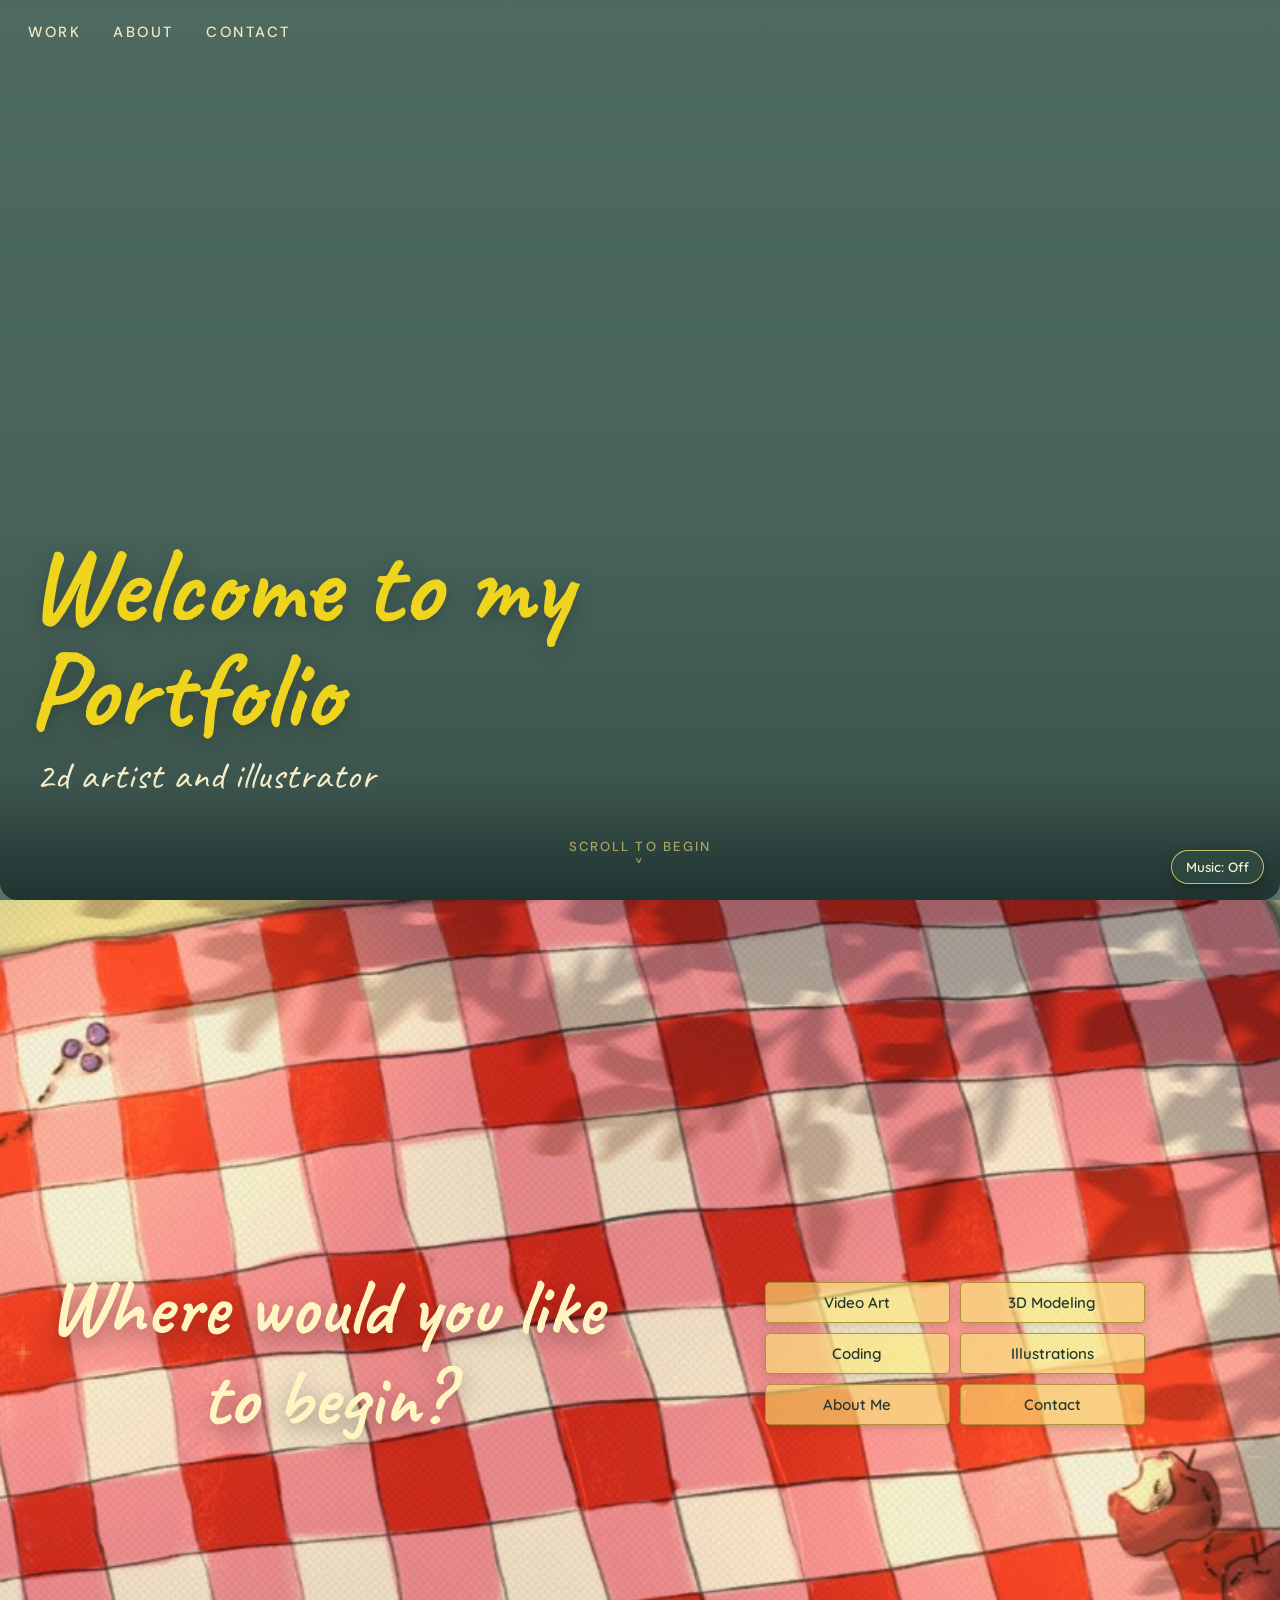
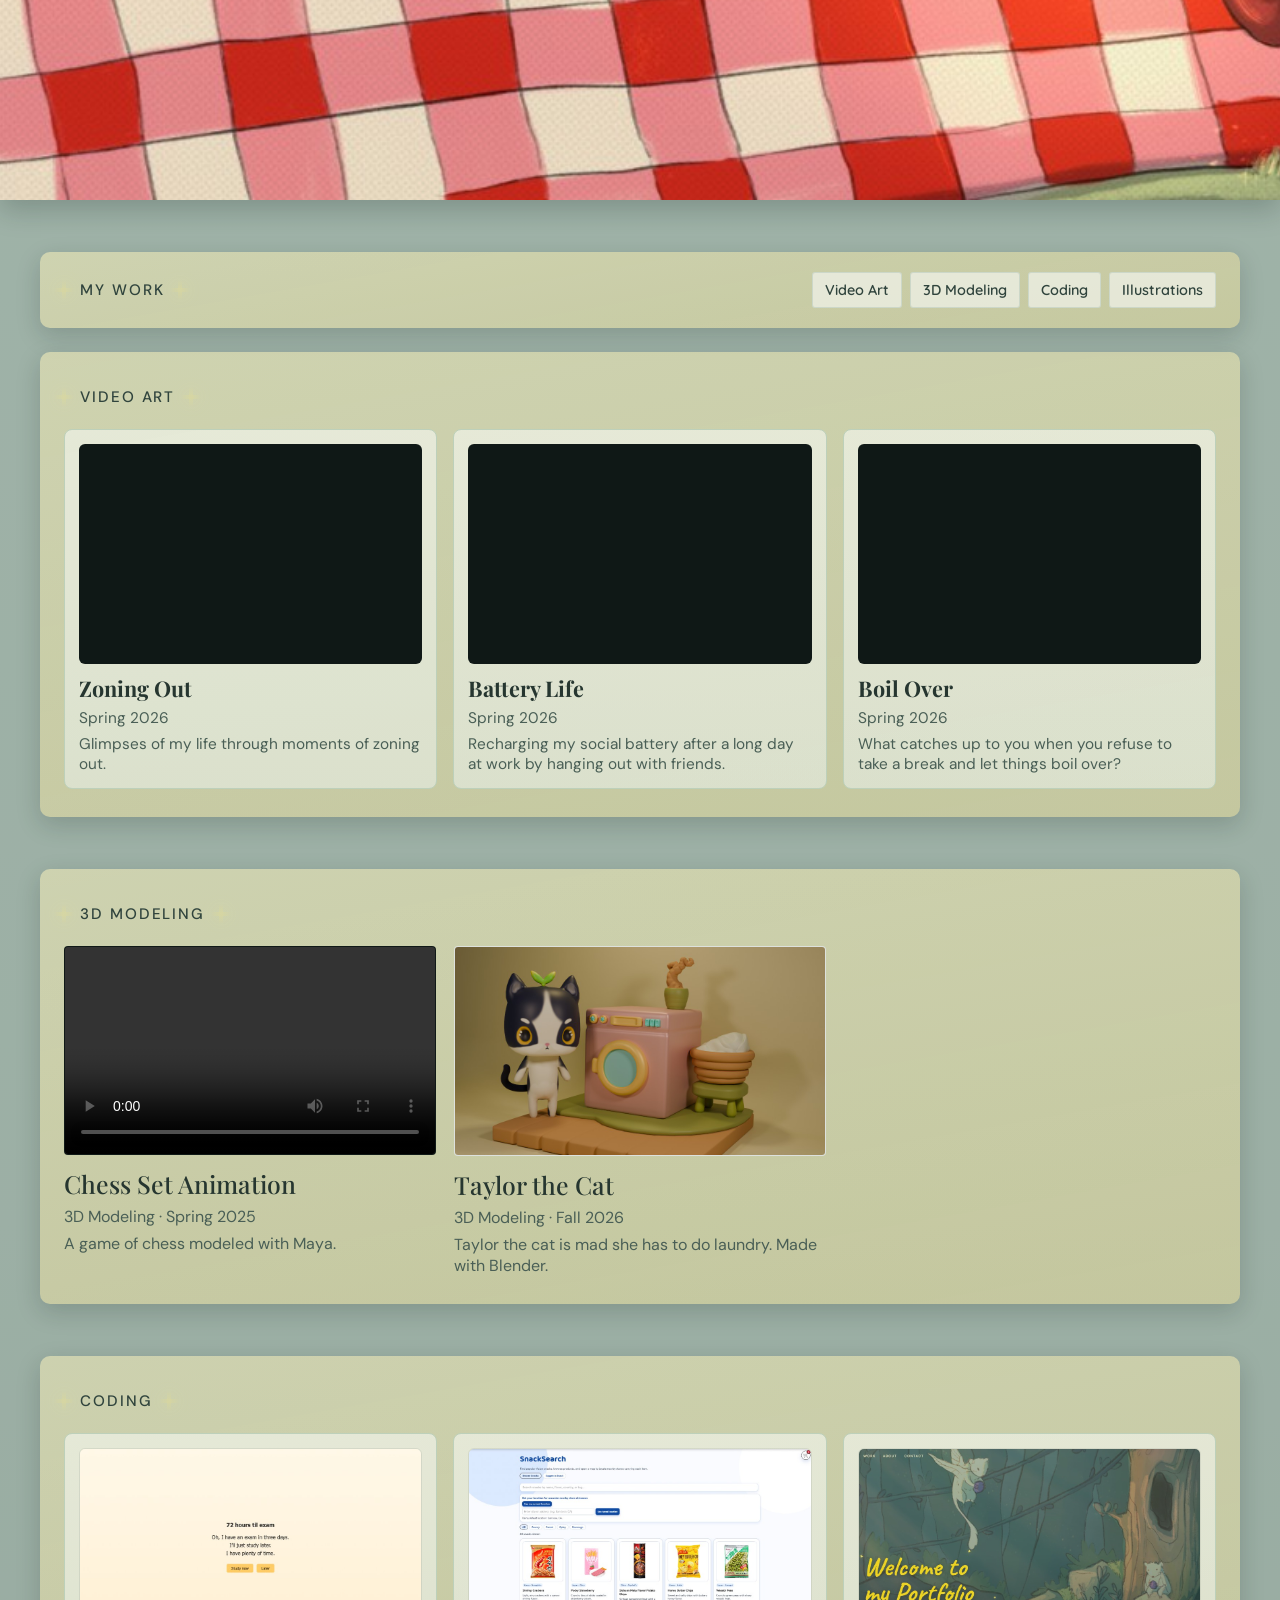
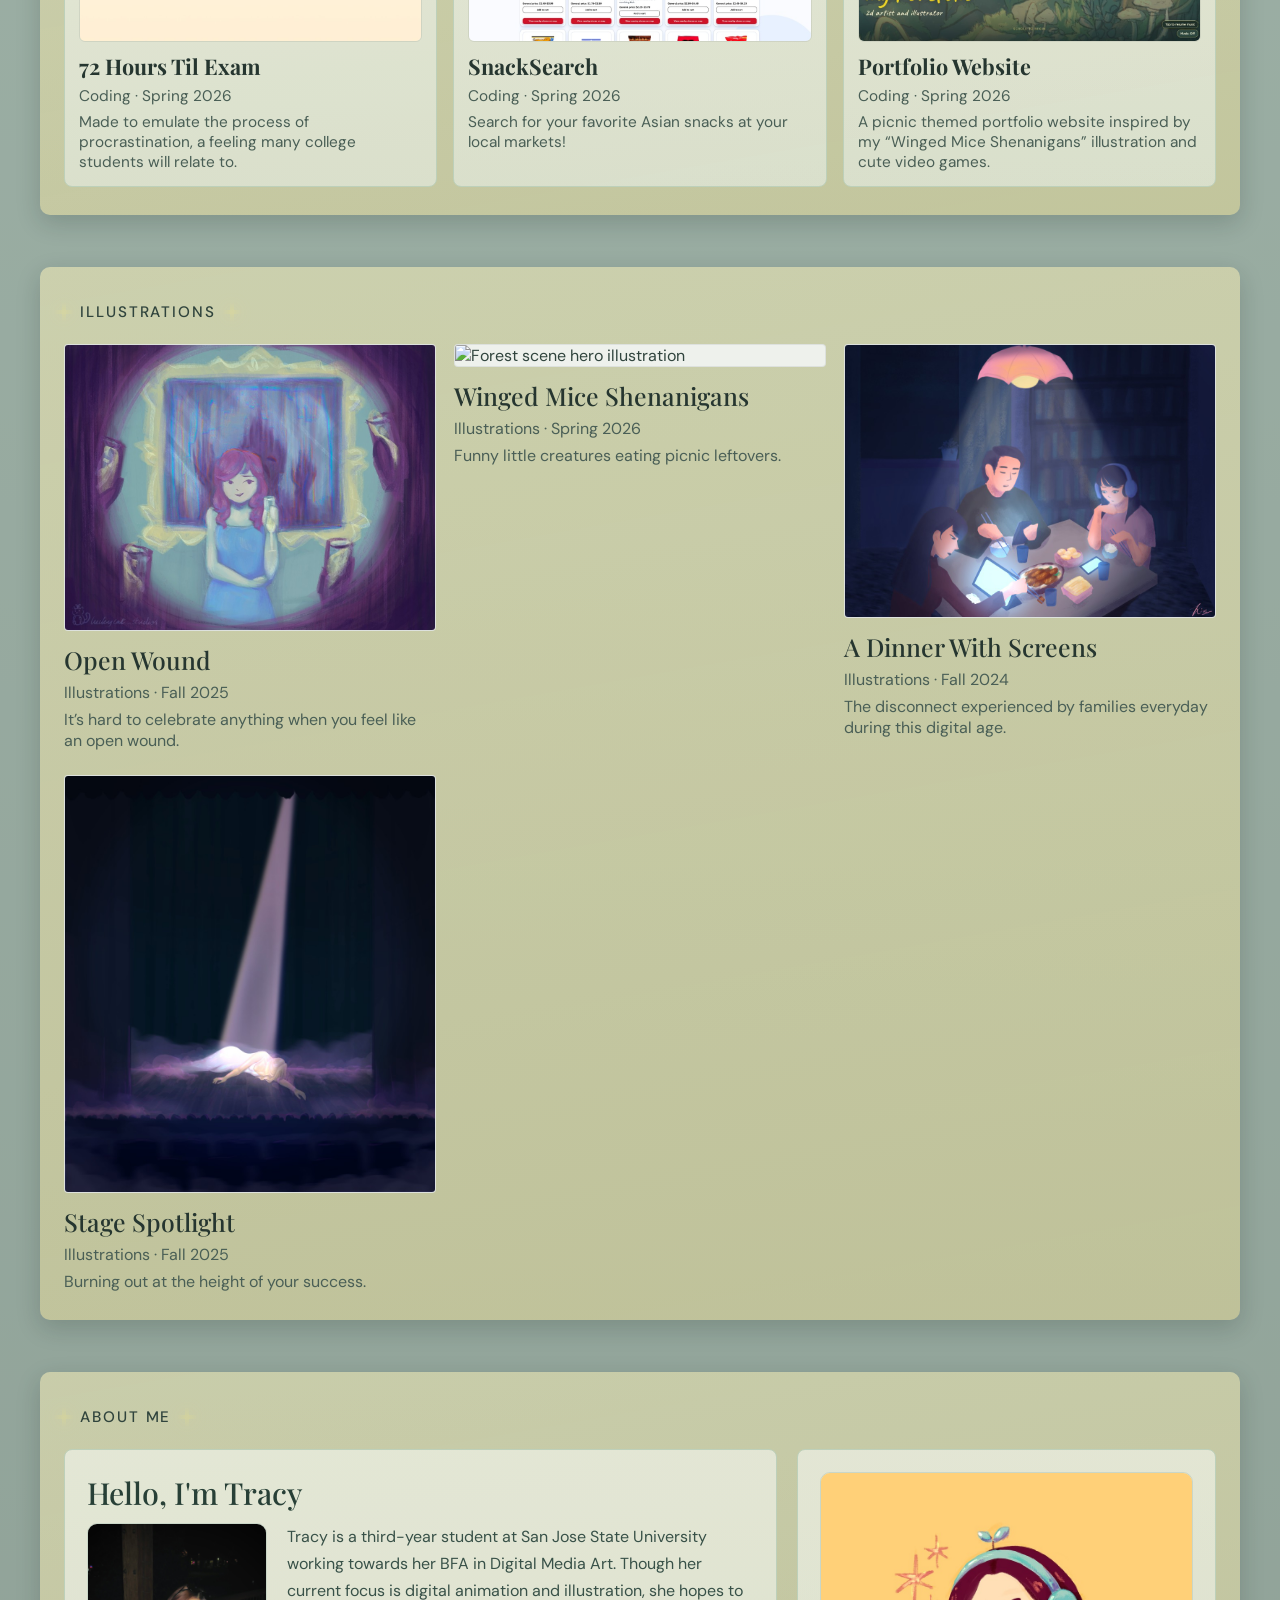
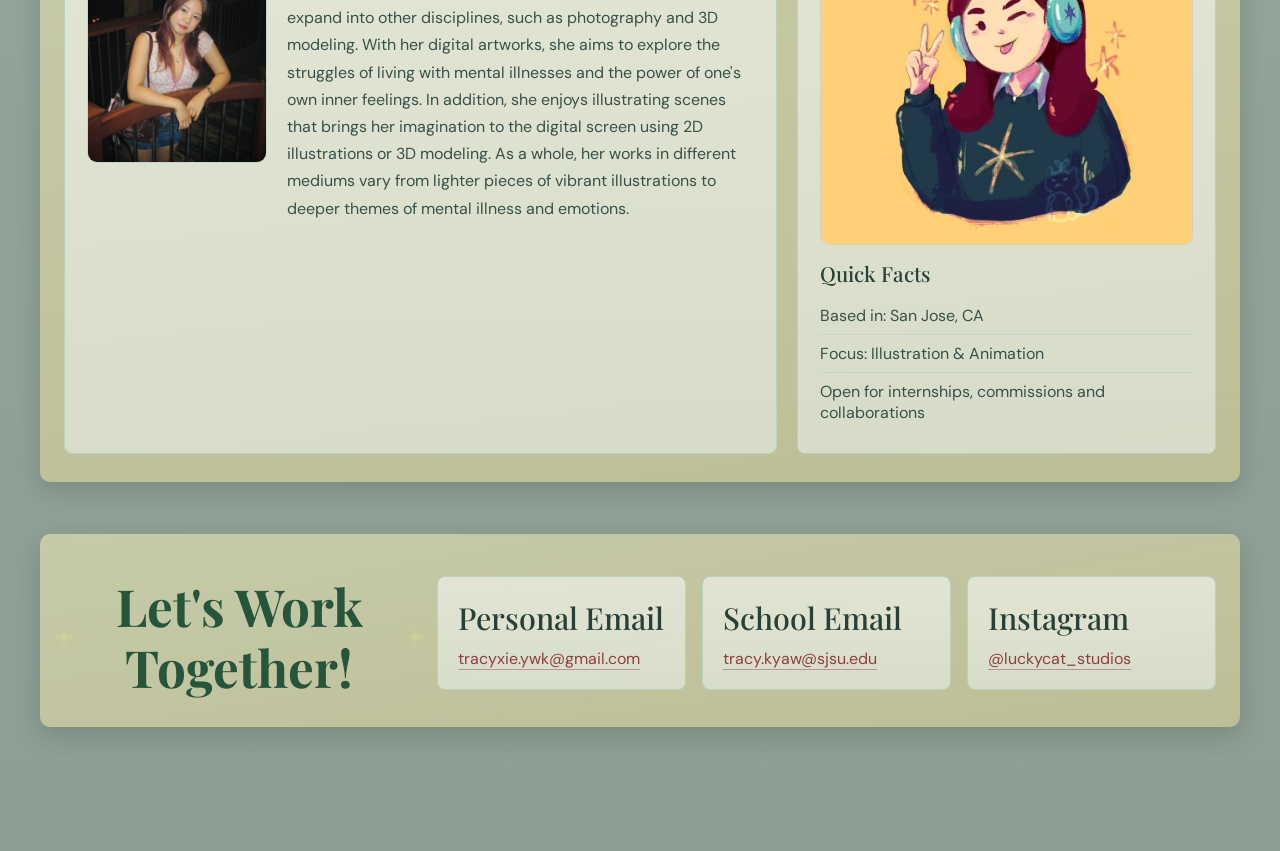
==== index.html @ f1d012cc "ad" ====
<!DOCTYPE html>
<html lang="en">
<head>
  <meta charset="UTF-8" />
  <meta name="viewport" content="width=device-width, initial-scale=1.0"/>
  <title>Tracy Kyaw | Portfolio</title>
  <script>
    (function () {
      var path = window.location.pathname;
      var lastSegment = path.split("/").pop();
      var looksLikeFile = lastSegment.indexOf(".") !== -1;
      if (!path.endsWith("/") && !looksLikeFile) {
        window.location.replace(window.location.href + "/");
      }
    })();
  </script>
  <link rel="preconnect" href="https://fonts.googleapis.com">
  <link rel="preconnect" href="https://fonts.gstatic.com" crossorigin>
  <link href="https://fonts.googleapis.com/css2?family=Caveat:wght@400;700&family=DM+Sans:wght@400;500&family=Playfair+Display:wght@500&family=Quicksand:wght@500;600&display=swap" rel="stylesheet">
  <link rel="stylesheet" href="style.css" />
</head>
<body>
  <audio id="bg-music" loop preload="auto"></audio>
  <button id="music-toggle" class="music-toggle" type="button" aria-pressed="false" aria-label="Play background music">
    Music: Off
  </button>
  <button id="music-resume" class="music-resume" type="button" hidden>
    Tap to resume music
  </button>

  <header class="hero">
    <div class="hero-bg"></div>
    <div class="hero-overlay"></div>

    <div class="hero-inner">
      <div class="top-bar">
        <nav class="main-nav">
          <a href="#work">WORK</a>
          <a href="#about">ABOUT</a>
          <a href="#contact">CONTACT</a>
        </nav>
      </div>

      <div class="hero-copy">
        <h1>
          Welcome to my Portfolio
          <span class="sparkle sparkle-1" aria-hidden="true"></span>
          <span class="sparkle sparkle-2" aria-hidden="true"></span>
          <span class="sparkle sparkle-3" aria-hidden="true"></span>
          <span class="sparkle sparkle-4" aria-hidden="true"></span>
        </h1>
        <p>2d artist and illustrator</p>
      </div>

      <a class="scroll-cue" href="#begin">SCROLL TO BEGIN<span aria-hidden="true">&#709;</span>
      </a>
    </div>
  </header>

  <main>
    <section class="begin-section" id="begin">
      <div class="begin-layout">
        <div class="begin-prompt">
          <h2>Where would you like to begin?</h2>
        </div>
        <div class="begin-links" aria-label="Quick start links">
          <a href="#video-art">Video Art</a>
          <a href="#modeling">3D Modeling</a>
          <a href="#coding">Coding</a>
          <a href="#illustrations">Illustrations</a>
          <a href="#about">About Me</a>
          <a href="#contact">Contact</a>
        </div>
      </div>
    </section>

    <section class="work-section" id="work">
      <div class="work-header">
        <h2>MY WORK</h2>
        <div class="filter-chips" aria-label="Artwork categories">
          <a class="chip" href="#video-art">Video Art</a>
          <a class="chip" href="#modeling">3D Modeling</a>
          <a class="chip" href="#coding">Coding</a>
          <a class="chip" href="#illustrations">Illustrations</a>
        </div>
      </div>
    </section>

    <section class="video-art-section" id="video-art">
      <div class="section-title-row">
        <h2>VIDEO ART</h2>
      </div>
      <div class="video-art-grid">
        <article class="video-art-card" data-category="video-art">
          <iframe
            class="video-art-embed"
            src="https://www.youtube.com/embed/bYYu-BeRbxg?feature=oembed"
            title="YouTube video player"
            loading="eager"
            allow="accelerometer; autoplay; clipboard-write; encrypted-media; gyroscope; picture-in-picture; web-share"
            referrerpolicy="strict-origin-when-cross-origin"
            allowfullscreen></iframe>
          <h3>Zoning Out</h3>
          <p>Spring 2026</p>
          <p class="card-description">Glimpses of my life through moments of zoning out.</p>
        </article>
        <article class="video-art-card" data-category="video-art">
          <iframe
            class="video-art-embed"
            src="https://www.youtube.com/embed/AVRw9KeN1x4?feature=oembed"
            title="YouTube video player"
            loading="eager"
            allow="accelerometer; autoplay; clipboard-write; encrypted-media; gyroscope; picture-in-picture; web-share"
            referrerpolicy="strict-origin-when-cross-origin"
            allowfullscreen></iframe>
          <h3>Battery Life</h3>
          <p>Spring 2026</p>
          <p class="card-description">Recharging my social battery after a long day at work by hanging out with friends.</p>
        </article>
        <article class="video-art-card" data-category="video-art">
          <iframe
            class="video-art-embed"
            src="https://www.youtube.com/embed/qDG7LO-REgk?feature=oembed"
            title="YouTube video player"
            loading="eager"
            allow="accelerometer; autoplay; clipboard-write; encrypted-media; gyroscope; picture-in-picture; web-share"
            referrerpolicy="strict-origin-when-cross-origin"
            allowfullscreen></iframe>
          <h3>Boil Over</h3>
          <p>Spring 2026</p>
          <p class="card-description">What catches up to you when you refuse to take a break and let things boil over?</p>
        </article>
      </div>
    </section>

    <section class="modeling-section" id="modeling">
      <div class="section-title-row">
        <h2>3D MODELING</h2>
      </div>
      <div class="artwork-grid">
        <article class="artwork-card" data-category="modeling">
          <video class="artwork-image modeling-video" controls preload="metadata" playsinline>
            <source src="3d-modeling/chess-set-animation.mp4" type="video/mp4">
            Your browser does not support video playback.
          </video>
          <h3>Chess Set Animation</h3>
          <p>3D Modeling · Spring 2025</p>
          <p class="card-description">A game of chess modeled with Maya.</p>
        </article>
        <article class="artwork-card" data-category="modeling">
          <img class="artwork-image" src="3d-modeling/taylor-the-cat.png" alt="3D render of Taylor the cat standing beside a pink washing machine">
          <h3>Taylor the Cat</h3>
          <p>3D Modeling · Fall 2026</p>
          <p class="card-description">Taylor the cat is mad she has to do laundry. Made with Blender.</p>
        </article>
      </div>
    </section>

    <section class="coding-section" id="coding">
      <div class="section-title-row">
        <h2>CODING</h2>
      </div>
      <div class="coding-grid">
        <article class="coding-card" data-category="coding">
          <a class="coding-link" href="https://sjsu-cadre-classes.github.io/SJSU_Art_101_S26_01/Assignments/assignment1/TracyKyaw/index.html" target="_blank" rel="noopener noreferrer">
            <img class="coding-image" src="coding/72-hours-til-exam.png" alt="Screenshot of the 72 Hours Til Exam website">
          </a>
          <h3><a class="coding-title-link" href="https://sjsu-cadre-classes.github.io/SJSU_Art_101_S26_01/Assignments/assignment1/TracyKyaw/index.html" target="_blank" rel="noopener noreferrer">72 Hours Til Exam</a></h3>
          <p>Coding · Spring 2026</p>
          <p class="card-description">Made to emulate the process of procrastination, a feeling many college students will relate to.</p>
        </article>
        <article class="coding-card" data-category="coding">
          <a class="coding-link" href="https://tracyxieywk.github.io/snacksearch/" target="_blank" rel="noopener noreferrer">
            <img class="coding-image" src="coding/snacksearch.png" alt="Screenshot of the SnackSearch website">
          </a>
          <h3><a class="coding-title-link" href="https://tracyxieywk.github.io/snacksearch/" target="_blank" rel="noopener noreferrer">SnackSearch</a></h3>
          <p>Coding · Spring 2026</p>
          <p class="card-description">Search for your favorite Asian snacks at your local markets!</p>
        </article>
        <article class="coding-card" data-category="coding">
          <a class="coding-link" href="https://tracykyaw.art/#coding" target="_blank" rel="noopener noreferrer">
            <img class="coding-image" src="coding/portfolio-website.jpg" alt="Screenshot of the Portfolio Website">
          </a>
          <h3><a class="coding-title-link" href="https://tracykyaw.art/#coding" target="_blank" rel="noopener noreferrer">Portfolio Website</a></h3>
          <p>Coding · Spring 2026</p>
          <p class="card-description">A picnic themed portfolio website inspired by my “Winged Mice Shenanigans” illustration and cute video games.</p>
        </article>
      </div>
    </section>

    <section class="illustrations-section" id="illustrations">
      <div class="section-title-row">
        <h2>ILLUSTRATIONS</h2>
      </div>
      <div class="artwork-grid">
        <article class="artwork-card" data-category="illustrations">
          <img class="artwork-image" src="illustrations/illustration-02.png" alt="Portrait illustration with blue and violet tones">
          <h3>Open Wound</h3>
          <p>Illustrations · Fall 2025</p>
          <p class="card-description">It’s hard to celebrate anything when you feel like an open wound.</p>
        </article>
        <article class="artwork-card" data-category="illustrations">
          <img class="artwork-image" src="IMG_1523.png" alt="Forest scene hero illustration">
          <h3>Winged Mice Shenanigans</h3>
          <p>Illustrations · Spring 2026</p>
          <p class="card-description">Funny little creatures eating picnic leftovers.</p>
        </article>
        <article class="artwork-card" data-category="illustrations">
          <img class="artwork-image" src="illustrations/illustration-06.png" alt="A Dinner With Screens illustration">
          <h3>A Dinner With Screens</h3>
          <p>Illustrations · Fall 2024</p>
          <p class="card-description">The disconnect experienced by families everyday during this digital age.</p>
        </article>
        <article class="artwork-card" data-category="illustrations">
          <img class="artwork-image" src="illustrations/illustration-07.png" alt="Stage spotlight illustration">
          <h3>Stage Spotlight</h3>
          <p>Illustrations · Fall 2025</p>
          <p class="card-description">Burning out at the height of your success.</p>
        </article>
      </div>
    </section>

    <section class="about-section" id="about">
      <div class="section-title-row">
        <h2>ABOUT ME</h2>
      </div>
      <div class="about-layout">
        <div class="about-text">
          <h3>Hello, I'm Tracy</h3>
          <div class="about-text-body">
            <img class="about-photo" src="about/tracy-photo.jpg" alt="Photo of Tracy Kyaw">
            <p>
              Tracy is a third-year student at San Jose State University working towards her BFA
              in Digital Media Art. Though her current focus is digital animation and
              illustration, she hopes to expand into other disciplines, such as photography and 3D
              modeling. With her digital artworks, she aims to explore the struggles of living
              with mental illnesses and the power of one's own inner feelings. In addition, she
              enjoys illustrating scenes that brings her imagination to the digital screen using
              2D illustrations or 3D modeling. As a whole, her works in different mediums vary
              from lighter pieces of vibrant illustrations to deeper themes of mental illness and
              emotions.
            </p>
          </div>
        </div>
        <div class="about-highlight">
          <img class="about-profile-image" src="illustrations/profile.png" alt="Portrait of Tracy Kyaw">
          <h4>Quick Facts</h4>
          <ul>
            <li>Based in: San Jose, CA</li>
            <li>Focus: Illustration & Animation</li>
            <li>Open for internships, commissions and collaborations</li>
          </ul>
        </div>
      </div>
    </section>

    <section class="contact-section" id="contact">
      <div class="contact-layout">
        <div class="contact-intro">
          <h3>Let's Work Together!</h3>
        </div>
        <div class="contact-grid">
          <article class="contact-card">
            <h3>Personal Email</h3>
            <p>
              <a href="mailto:tracyxie.ywk@gmail.com">tracyxie.ywk@gmail.com</a>
            </p>
          </article>
          <article class="contact-card">
            <h3>School Email</h3>
            <p>
              <a href="mailto:tracy.kyaw@sjsu.edu">tracy.kyaw@sjsu.edu</a>
            </p>
          </article>
          <article class="contact-card">
            <h3>Instagram</h3>
            <p>
              <a href="https://instagram.com/luckycat_studios" target="_blank" rel="noopener noreferrer">
                @luckycat_studios
              </a>
            </p>
          </article>
        </div>
      </div>
    </section>

  </main>

  <script>
    (function () {
      var hero = document.querySelector(".hero");
      if (!hero) return;

      var targetProgress = 0;
      var currentProgress = 0;
      var isAnimating = false;

      function updateTargetProgress() {
        var fadeDistance = Math.max(window.innerHeight * 0.7, 1);
        targetProgress = Math.min(window.scrollY / fadeDistance, 1);
      }

      function render() {
        currentProgress += (targetProgress - currentProgress) * 0.12;
        if (Math.abs(targetProgress - currentProgress) < 0.001) {
          currentProgress = targetProgress;
        }

        var eased = 1 - Math.pow(1 - currentProgress, 2);
        var opacity = 0.68 + eased * 0.32;
        var yShift = eased * 18;

        hero.style.setProperty("--hero-image-opacity", opacity.toFixed(3));
        hero.style.setProperty("--hero-image-shift", yShift.toFixed(2) + "px");

        if (currentProgress !== targetProgress) {
          window.requestAnimationFrame(render);
        } else {
          isAnimating = false;
        }
      }

      function requestRender() {
        if (isAnimating) return;
        isAnimating = true;
        window.requestAnimationFrame(render);
      }

      function onViewportChange() {
        updateTargetProgress();
        requestRender();
      }

      onViewportChange();
      window.addEventListener("scroll", onViewportChange, { passive: true });
      window.addEventListener("resize", onViewportChange);
    })();

    (function () {
      var chips = document.querySelectorAll(".filter-chips .chip");
      if (!chips.length || !("IntersectionObserver" in window)) return;

      var targets = [];
      chips.forEach(function (chip) {
        var section = document.getElementById((chip.getAttribute("href") || "").slice(1));
        if (section) targets.push({ chip: chip, section: section, visible: false });
      });

      var observer = new IntersectionObserver(function (entries) {
        entries.forEach(function (entry) {
          targets.forEach(function (t) {
            if (t.section === entry.target) t.visible = entry.isIntersecting;
          });
        });
        var active = null;
        targets.forEach(function (t) {
          if (!active && t.visible) active = t;
        });
        targets.forEach(function (t) {
          t.chip.classList.toggle("is-active", t === active);
        });
      }, { rootMargin: "-35% 0px -60% 0px" });

      targets.forEach(function (t) {
        observer.observe(t.section);
      });
    })();

    (function () {
      var audio = document.getElementById("bg-music");
      var toggle = document.getElementById("music-toggle");
      var resumeButton = document.getElementById("music-resume");
      var hero = document.querySelector(".hero");
      if (!audio || !toggle || !resumeButton) return;

      var landingTrack = "landing-music.mp3";
      var siteTrack = "background-music.mp3";
      var storageKey = "portfolioMusicEnabled";
      var userEnabledAudio = false;
      var userPausedAudio = true;
      var currentTrack = "";
      var resumeEventsBound = false;

      function readMusicPreference() {
        try {
          return window.localStorage.getItem(storageKey) === "true";
        } catch (e) {
          return false;
        }
      }

      function writeMusicPreference(isEnabled) {
        try {
          window.localStorage.setItem(storageKey, isEnabled ? "true" : "false");
        } catch (e) {
          // Ignore storage access issues
        }
      }

      function setToggleState(isPlaying) {
        toggle.textContent = isPlaying ? "Music: On" : "Music: Off";
        toggle.setAttribute("aria-pressed", isPlaying ? "true" : "false");
        toggle.setAttribute("aria-label", isPlaying ? "Pause background music" : "Play background music");
      }

      function showResumeButton() {
        resumeButton.hidden = false;
      }

      function hideResumeButton() {
        resumeButton.hidden = true;
      }

      function getTargetTrack() {
        if (!hero) return siteTrack;
        var heroHeight = hero.getBoundingClientRect().height || window.innerHeight;
        return window.scrollY < heroHeight - 24 ? landingTrack : siteTrack;
      }

      function setTrack(trackPath) {
        if (currentTrack === trackPath) return;
        currentTrack = trackPath;
        audio.src = trackPath;
        audio.load();
      }

      function tryPlay() {
        audio.play().then(function () {
          setToggleState(true);
          hideResumeButton();
          if (resumeEventsBound) {
            window.removeEventListener("pointerdown", startOnce);
            window.removeEventListener("keydown", startOnce);
            window.removeEventListener("touchstart", startOnce);
            window.removeEventListener("wheel", startOnce);
            resumeEventsBound = false;
          }
        }).catch(function () {
          setToggleState(false);
          if (userEnabledAudio && userPausedAudio === false) {
            showResumeButton();
          }
        });
      }

      function startOnce() {
        if (!audio.paused) return;
        userEnabledAudio = true;
        userPausedAudio = false;
        writeMusicPreference(true);
        setTrack(getTargetTrack());
        tryPlay();
      }

      function syncTrackToScroll() {
        if (!userEnabledAudio || userPausedAudio) return;
        var nextTrack = getTargetTrack();
        if (nextTrack !== currentTrack) {
          setTrack(nextTrack);
          tryPlay();
        }
      }

      function bindResumeEvents() {
        if (resumeEventsBound) return;
        window.addEventListener("pointerdown", startOnce, { passive: true });
        window.addEventListener("keydown", startOnce);
        window.addEventListener("touchstart", startOnce, { passive: true });
        window.addEventListener("wheel", startOnce, { passive: true });
        resumeEventsBound = true;
      }

      bindResumeEvents();
      window.addEventListener("scroll", syncTrackToScroll, { passive: true });
      window.addEventListener("resize", syncTrackToScroll);
      document.addEventListener("visibilitychange", function () {
        if (document.visibilityState === "visible" && userEnabledAudio && userPausedAudio === false) {
          setTrack(getTargetTrack());
          tryPlay();
          bindResumeEvents();
        }
      });

      toggle.addEventListener("click", function () {
        if (audio.paused) {
          userEnabledAudio = true;
          userPausedAudio = false;
          writeMusicPreference(true);
          setTrack(getTargetTrack());
          tryPlay();
        } else {
          userPausedAudio = true;
          writeMusicPreference(false);
          audio.pause();
          setToggleState(false);
          hideResumeButton();
        }
      });

      resumeButton.addEventListener("click", function () {
        userEnabledAudio = true;
        userPausedAudio = false;
        writeMusicPreference(true);
        setTrack(getTargetTrack());
        tryPlay();
      });

      setToggleState(false);
      if (readMusicPreference()) {
        userEnabledAudio = true;
        userPausedAudio = false;
        setTrack(getTargetTrack());
        tryPlay();
        bindResumeEvents();
      }
    })();
  </script>
  <script src="artwork-lightbox.js"></script>

</body>
</html>
---- style.css ----
* {
  box-sizing: border-box;
  margin: 0;
  padding: 0;
}

img {
  max-width: 100%;
}

:root {
  --forest-deep: #2f4b43;
  --forest-mid: #4c6b62;
  --forest-soft: #7d988d;
  --moss-100: #e7eee6;
  --moss-200: #d5e1d2;
  --moss-300: #bdd0ba;
  --olive-text: #30443d;
  --gold-main: #efd41d;
  --gold-soft: #f6e889;
  --gold-cream: #f8f2d3;
  --berry-accent: #a54a4a;
  --berry-soft: #d07367;
}

html,
body {
  min-height: 100%;
}

html {
  scroll-behavior: smooth;
}

main > section[id] {
  scroll-margin-top: 20px;
}

body {
  font-family: "DM Sans", Arial, sans-serif;
  color: var(--gold-cream);
  background: linear-gradient(180deg, #5b7a70 0%, var(--forest-mid) 50%, var(--forest-deep) 100%);
}

.music-toggle {
  position: fixed;
  right: 16px;
  bottom: 16px;
  z-index: 10020;
  border: 1px solid rgba(248, 231, 120, 0.75);
  background: rgba(47, 75, 67, 0.84);
  color: #f8f2d3;
  border-radius: 999px;
  padding: 8px 14px;
  font-family: "Quicksand", "DM Sans", Arial, sans-serif;
  font-size: 0.84rem;
  font-weight: 600;
  cursor: pointer;
  box-shadow: 0 4px 14px rgba(0, 0, 0, 0.24);
}

.music-toggle[aria-pressed="true"] {
  background: rgba(78, 123, 95, 0.9);
}

.music-resume {
  position: fixed;
  right: 16px;
  bottom: 56px;
  z-index: 10021;
  border: 1px solid rgba(248, 231, 120, 0.75);
  background: rgba(30, 47, 41, 0.93);
  color: #f8f2d3;
  border-radius: 999px;
  padding: 8px 14px;
  font-family: "Quicksand", "DM Sans", Arial, sans-serif;
  font-size: 0.82rem;
  font-weight: 600;
  cursor: pointer;
  box-shadow: 0 4px 14px rgba(0, 0, 0, 0.24);
}

.hero {
  --hero-image-opacity: 0.75;
  --hero-image-shift: 0px;
  position: relative;
  min-height: 100vh;
  border-radius: 0 0 18px 18px;
  overflow: hidden;
}

.hero::after {
  content: "";
  position: absolute;
  left: 0;
  right: 0;
  bottom: 0;
  height: 120px;
  z-index: 2;
  background: linear-gradient(
    to bottom,
    rgba(18, 35, 34, 0) 0%,
    rgba(18, 35, 34, 0.28) 45%,
    rgba(18, 35, 34, 0.6) 100%
  );
  pointer-events: none;
}

.hero-bg {
  position: absolute;
  inset: 0;
  background-image: url("IMG_1523.png");
  background-size: cover;
  background-position: center center;
  opacity: var(--hero-image-opacity);
  transform: translate3d(0, var(--hero-image-shift), 0) scale(1.03);
  will-change: opacity, transform;
}

.hero-overlay {
  position: absolute;
  inset: 0;
  background: linear-gradient(
    180deg,
    rgba(25, 42, 37, 0.2) 0%,
    rgba(30, 50, 45, 0.28) 55%,
    rgba(21, 35, 32, 0.46) 100%
  );
}

.hero-inner {
  position: relative;
  z-index: 1;
  min-height: 100vh;
  padding: 22px 28px 36px;
  display: flex;
  flex-direction: column;
}

.top-bar {
  display: flex;
  justify-content: space-between;
  align-items: center;
}

.site-name {
  font-family: "Playfair Display", serif;
  font-size: clamp(1.55rem, 2vw, 2rem);
  color: var(--gold-cream);
}

.main-nav {
  display: flex;
  align-items: center;
  gap: 32px;
}

.main-nav a {
  font-family: "DM Sans", Arial, sans-serif;
  color: #f5ebbe;
  text-decoration: none;
  font-size: 0.92rem;
  font-weight: 500;
  letter-spacing: 0.16rem;
  transition: color 0.2s ease;
}

.main-nav a:hover {
  color: var(--gold-main);
}

.hero-copy {
  margin-top: auto;
  margin-bottom: 64px;
  max-width: 560px;
}

.hero-copy h1 {
  position: relative;
  display: inline-block;
  font-family: "Caveat", cursive;
  font-weight: 700;
  font-size: clamp(3.2rem, 8.5vw, 7.4rem);
  line-height: 0.96;
  color: var(--gold-main);
  text-shadow: 0 4px 20px rgba(0, 0, 0, 0.24);
  max-width: 14ch;
}

.sparkle {
  --size: 16px;
  position: absolute;
  width: var(--size);
  height: var(--size);
  border-radius: 50%;
  opacity: 0;
  animation: sparkleTwinkle 2.6s ease-in-out infinite;
}

.sparkle::before,
.sparkle::after {
  content: "";
  position: absolute;
  background: radial-gradient(circle, #fff8bd 0%, var(--gold-main) 68%, rgba(239, 212, 29, 0) 100%);
  left: 50%;
  top: 50%;
  transform: translate(-50%, -50%);
  border-radius: 99px;
}

.sparkle::before {
  width: 3px;
  height: 100%;
}

.sparkle::after {
  width: 100%;
  height: 3px;
}

.sparkle-1 {
  --size: 15px;
  top: 3%;
  left: -16px;
}

.sparkle-2 {
  --size: 13px;
  top: -14px;
  right: 16%;
  animation-delay: 0.5s;
}

.sparkle-3 {
  --size: 12px;
  right: -22px;
  bottom: 12%;
  animation-delay: 1.1s;
}

.sparkle-4 {
  --size: 10px;
  left: 38%;
  bottom: -14px;
  animation-delay: 1.7s;
}

@keyframes sparkleTwinkle {
  0% {
    transform: translateY(0) scale(0.7) rotate(0deg);
    opacity: 0;
    filter: drop-shadow(0 0 0 rgba(246, 232, 137, 0));
  }
  25% {
    opacity: 1;
  }
  50% {
    transform: translateY(-3px) scale(1.05) rotate(16deg);
    opacity: 1;
    filter: drop-shadow(0 0 8px rgba(246, 232, 137, 0.72));
  }
  100% {
    transform: translateY(0) scale(0.72) rotate(0deg);
    opacity: 0;
    filter: drop-shadow(0 0 0 rgba(246, 232, 137, 0));
  }
}

.hero-copy p {
  margin-top: 8px;
  margin-left: 8px;
  font-family: "Caveat", cursive;
  font-size: clamp(1.5rem, 3.2vw, 2.4rem);
  color: #f7efc8;
  letter-spacing: 0.06rem;
}

.scroll-cue {
  position: absolute;
  left: 50%;
  bottom: 24px;
  transform: translateX(-50%);
  color: var(--gold-soft);
  text-decoration: none;
  font-size: 0.82rem;
  font-weight: 500;
  letter-spacing: 0.13rem;
  display: flex;
  flex-direction: column;
  align-items: center;
  gap: 2px;
  text-align: center;
  max-width: 220px;
}

.scroll-cue span {
  font-size: 1.2rem;
  line-height: 1;
}

main {
  position: relative;
  padding: 56px 24px 72px;
  background-image: url("IMG_1561.png");
  background-size: cover;
  background-position: center top;
  background-repeat: no-repeat;
  background-attachment: fixed;
}

main::before {
  content: "";
  position: absolute;
  inset: 0;
  background: rgba(236, 244, 231, 0.5);
  pointer-events: none;
}

main > * {
  position: relative;
  z-index: 1;
}

.begin-section {
  max-width: none;
  width: auto;
  margin: -56px -24px 52px;
  border-radius: 0;
  padding: 34px 24px 28px;
  min-height: 100vh;
  display: flex;
  align-items: center;
  color: #eef4e9;
  background-image: url("IMG_1561.png");
  background-size: cover;
  background-position: center;
  background-repeat: no-repeat;
  box-shadow: 0 10px 26px rgba(15, 33, 29, 0.22);
}

.begin-layout {
  width: 100%;
  display: grid;
  grid-template-columns: minmax(260px, 1fr) minmax(280px, 1fr);
  gap: 26px;
  align-items: center;
  justify-items: center;
}

.begin-prompt {
  text-align: center;
}

.begin-prompt h2 {
  position: relative;
  display: inline-block;
  padding: 0 20px;
  font-family: "Caveat", cursive;
  font-weight: 700;
  font-size: clamp(2.8rem, 6.2vw, 5.1rem);
  line-height: 1.15;
  color: #fff5c2;
  text-shadow: 0 8px 22px rgba(0, 0, 0, 0.35);
}

.begin-prompt h2::before,
.begin-prompt h2::after {
  content: "";
  position: absolute;
  top: 50%;
  transform: translateY(-50%);
  width: 22px;
  height: 22px;
  background:
    linear-gradient(to bottom, transparent 0%, rgba(248, 231, 120, 1) 50%, transparent 100%) center/4px 100% no-repeat,
    linear-gradient(to right, transparent 0%, rgba(248, 231, 120, 1) 50%, transparent 100%) center/100% 4px no-repeat;
  filter: drop-shadow(0 0 10px rgba(248, 231, 120, 0.95));
  opacity: 0.3;
  animation: sparkleTwinkle 2.1s ease-in-out infinite;
}

.begin-prompt h2::before {
  left: -12px;
}

.begin-prompt h2::after {
  right: -12px;
  animation-delay: 1.1s;
}

.begin-links {
  justify-self: center;
  width: min(100%, 380px);
  display: grid;
  grid-template-columns: repeat(2, minmax(0, 1fr));
  gap: 10px;
}

.begin-links a {
  text-decoration: none;
  text-align: center;
  background: rgba(248, 231, 120, 0.62);
  color: #253a34;
  border: 1px solid rgba(160, 134, 42, 0.82);
  border-radius: 5px;
  padding: 10px 12px;
  font-size: 0.94rem;
  font-family: "Quicksand", "DM Sans", Arial, sans-serif;
  font-weight: 600;
  box-shadow: 0 2px 8px rgba(52, 64, 45, 0.22);
  transition: transform 0.2s ease, background 0.2s ease, color 0.2s ease, border-color 0.2s ease;
}

.begin-links a:hover {
  transform: translateY(-1px);
  background: rgba(70, 112, 91, 0.94);
  color: #f8f2d3;
  border-color: rgba(56, 92, 74, 0.95);
}

.begin-links a:last-child:nth-child(odd) {
  grid-column: 1 / -1;
}

.work-section {
  max-width: 1200px;
  margin: 0 auto 24px;
  background: linear-gradient(170deg, rgba(255, 244, 186, 0.5) 0%, rgba(247, 229, 150, 0.44) 100%);
  border-radius: 10px;
  padding: 20px 24px;
  color: var(--olive-text);
  box-shadow: 0 8px 24px rgba(15, 33, 29, 0.18);
}

.work-header {
  display: flex;
  justify-content: space-between;
  align-items: center;
  gap: 20px;
}

.work-header h2 {
  font-family: "DM Sans", Arial, sans-serif;
  font-size: 0.95rem;
  letter-spacing: 0.12rem;
  font-weight: 500;
}

.filter-chips {
  display: flex;
  flex-wrap: wrap;
  justify-content: flex-end;
  gap: 8px;
}

.chip {
  display: inline-block;
  background: rgba(243, 245, 239, 0.68);
  color: var(--olive-text);
  border: 1px solid rgba(197, 209, 195, 0.76);
  border-radius: 3px;
  padding: 8px 12px;
  font-size: 0.9rem;
  font-family: "Quicksand", "DM Sans", Arial, sans-serif;
  text-decoration: none;
  font-weight: 600;
  transition: background 0.2s ease, color 0.2s ease, border-color 0.2s ease;
}

.chip:hover {
  background: rgba(70, 112, 91, 0.94);
  color: #f8f2d3;
  border-color: rgba(56, 92, 74, 0.95);
}

.chip.is-active {
  background: #365c4a;
  color: #f8f2d3;
  border-color: #365c4a;
}

.artwork-grid {
  display: grid;
  grid-template-columns: repeat(3, minmax(0, 1fr));
  gap: 24px 18px;
}

.artwork-card h3 {
  margin-top: 12px;
  font-family: "Playfair Display", serif;
  font-size: 1.55rem;
  font-weight: 500;
  color: #263630;
}

.artwork-card p {
  margin-top: 6px;
  color: #4a5f56;
  font-size: 1rem;
}

.artwork-image {
  width: 100%;
  border-radius: 4px;
  border: 1px solid rgba(34, 42, 40, 0.08);
}

/* Gradient placeholders keep a consistent tile shape */
.artwork-image:not(img) {
  aspect-ratio: 4 / 5.4;
}

/* Real artwork: show full image, natural aspect ratio (no cropping) */
img.artwork-image {
  display: block;
  height: auto;
  max-width: 100%;
  object-fit: contain;
  object-position: center;
  background: #eef1ec;
}

.modeling-video {
  display: block;
  width: 100%;
  height: auto;
  background: #0f1816;
}

/* Must outrank .artwork-image:not(img) */
.artwork-image.modeling-video {
  aspect-ratio: 16 / 9;
  object-fit: cover;
}

.video-art-video {
  display: block;
  width: 100%;
  height: auto;
  border-radius: 6px;
  border: 1px solid rgba(34, 42, 40, 0.08);
  background: #0f1816;
}

.video-art-embed {
  display: block;
  width: 100%;
  aspect-ratio: 16 / 9;
  min-height: 220px;
  border-radius: 6px;
  border: 1px solid rgba(34, 42, 40, 0.08);
  background: #0f1816;
  pointer-events: auto;
}

.artwork-link {
  display: block;
}

.artwork-lightbox {
  position: fixed;
  inset: 0;
  z-index: 9999;
  display: flex;
  align-items: center;
  justify-content: center;
  padding: 56px 20px 28px;
  background: rgba(12, 18, 16, 0.94);
  opacity: 0;
  visibility: hidden;
  transition: opacity 0.22s ease, visibility 0.22s ease;
}

.artwork-lightbox.is-open {
  opacity: 1;
  visibility: visible;
}

.artwork-lightbox-img {
  max-width: min(100%, 100vw - 40px);
  max-height: calc(100vh - 100px);
  width: auto;
  height: auto;
  object-fit: contain;
  border-radius: 6px;
  box-shadow: 0 12px 48px rgba(0, 0, 0, 0.45);
}

.artwork-lightbox-close {
  position: absolute;
  top: 14px;
  right: 18px;
  width: 44px;
  height: 44px;
  border: none;
  border-radius: 50%;
  background: rgba(255, 250, 235, 0.12);
  color: #f5f0e0;
  font-size: 1.75rem;
  line-height: 1;
  cursor: pointer;
  transition: background 0.2s ease, color 0.2s ease;
}

.artwork-lightbox-close:hover {
  background: rgba(255, 250, 235, 0.22);
  color: #fff;
}

.content {
  max-width: 900px;
  margin: 0 auto 52px;
}

.about-section,
.contact-section,
.video-art-section,
.modeling-section,
.coding-section,
.illustrations-section {
  max-width: 1200px;
  margin: 0 auto 52px;
  background: linear-gradient(170deg, rgba(255, 244, 186, 0.5) 0%, rgba(247, 229, 150, 0.44) 100%);
  border-radius: 10px;
  padding: 34px 24px 28px;
  color: var(--olive-text);
  box-shadow: 0 8px 24px rgba(15, 33, 29, 0.18);
}

.section-title-row {
  margin-bottom: 22px;
}

.section-title-row h2 {
  font-family: "DM Sans", Arial, sans-serif;
  font-size: 0.95rem;
  letter-spacing: 0.12rem;
  font-weight: 500;
}

.work-header h2,
.section-title-row h2 {
  position: relative;
  display: inline-block;
  padding: 0 16px;
}

.work-header h2::before,
.work-header h2::after,
.section-title-row h2::before,
.section-title-row h2::after {
  content: "";
  position: absolute;
  top: 50%;
  transform: translateY(-50%);
  width: 20px;
  height: 20px;
  border-radius: 50%;
  opacity: 0.2;
  animation: sparkleTwinkle 2.1s ease-in-out infinite;
}

.work-header h2::before,
.section-title-row h2::before {
  left: -10px;
}

.work-header h2::after,
.section-title-row h2::after {
  right: -10px;
  animation-delay: 1.1s;
}

.work-header h2::before,
.work-header h2::after,
.section-title-row h2::before,
.section-title-row h2::after {
  background:
    linear-gradient(to bottom, transparent 0%, rgba(248, 231, 120, 1) 50%, transparent 100%) center/4px 100% no-repeat,
    linear-gradient(to right, transparent 0%, rgba(248, 231, 120, 1) 50%, transparent 100%) center/100% 4px no-repeat;
  filter: drop-shadow(0 0 10px rgba(248, 231, 120, 0.95));
}

.about-layout {
  display: grid;
  grid-template-columns: 1.7fr 1fr;
  gap: 20px;
}

.video-art-grid {
  display: grid;
  grid-template-columns: repeat(3, minmax(0, 1fr));
  gap: 16px;
}

.video-art-card {
  background: linear-gradient(180deg, rgba(245, 248, 241, 0.62) 0%, rgba(231, 238, 230, 0.62) 100%);
  border: 1px solid var(--moss-300);
  border-radius: 8px;
  padding: 14px;
}

.video-art-thumb {
  width: 100%;
  aspect-ratio: 16 / 9;
  border-radius: 8px;
  border: 1px solid rgba(34, 42, 40, 0.1);
  position: relative;
}

.video-art-thumb::after {
  content: "";
  position: absolute;
  left: 50%;
  top: 50%;
  transform: translate(-50%, -50%);
  border-left: 17px solid rgba(255, 255, 255, 0.9);
  border-top: 10px solid transparent;
  border-bottom: 10px solid transparent;
}

.video-art-thumb-1 {
  background: linear-gradient(140deg, #8278ba 0%, #4e4a80 100%);
}

.video-art-thumb-2 {
  background: linear-gradient(140deg, #7ca3a6 0%, #47646f 100%);
}

.video-art-thumb-3 {
  background: linear-gradient(140deg, #a582ad 0%, #684a73 100%);
}

.video-art-card h3 {
  margin-top: 10px;
  font-family: "Playfair Display", serif;
  font-size: 1.35rem;
  color: #263630;
}

.video-art-card p {
  margin-top: 6px;
  color: #4a5f56;
  font-size: 0.96rem;
}

.coding-grid {
  display: grid;
  grid-template-columns: repeat(3, minmax(0, 1fr));
  gap: 16px;
}

.coding-card {
  background: linear-gradient(180deg, rgba(245, 248, 241, 0.62) 0%, rgba(231, 238, 230, 0.62) 100%);
  border: 1px solid var(--moss-300);
  border-radius: 8px;
  padding: 14px;
}

.coding-link {
  display: block;
  overflow: hidden;
  border-radius: 6px;
  border: 1px solid rgba(34, 42, 40, 0.08);
  transition: transform 0.2s ease, box-shadow 0.2s ease;
}

.coding-link:hover,
.coding-link:focus-visible {
  transform: translateY(-2px);
  box-shadow: 0 8px 20px rgba(34, 42, 40, 0.18);
}

.coding-image {
  display: block;
  width: 100%;
  aspect-ratio: 16 / 9;
  object-fit: cover;
  object-position: top;
}

.coding-title-link {
  color: inherit;
  text-decoration: none;
}

.coding-title-link:hover,
.coding-title-link:focus-visible {
  text-decoration: underline;
}

.coding-card h3 {
  margin-top: 10px;
  font-family: "Playfair Display", serif;
  font-size: 1.35rem;
  color: #263630;
}

.coding-card p {
  margin-top: 6px;
  color: #4a5f56;
  font-size: 0.96rem;
}

.video-art-external-link {
  margin-top: 8px;
}

.video-art-external-link a {
  color: #3d6b5c;
  font-size: 0.88rem;
  font-weight: 500;
  text-decoration: none;
  border-bottom: 1px solid rgba(61, 107, 92, 0.35);
}

.video-art-external-link a:hover {
  color: #2a4d42;
  border-bottom-color: rgba(42, 77, 66, 0.6);
}

.about-text,
.about-highlight {
  background: linear-gradient(180deg, rgba(245, 248, 241, 0.62) 0%, rgba(231, 238, 230, 0.62) 100%);
  border: 1px solid var(--moss-300);
  border-radius: 8px;
  padding: 22px;
}

.about-text h3,
.about-highlight h4,
.contact-card h3 {
  font-family: "Playfair Display", serif;
  color: #284037;
  margin-bottom: 10px;
}

.about-text h3,
.contact-card h3 {
  font-size: 1.9rem;
  font-weight: 500;
}

.about-text p {
  color: #385148;
  line-height: 1.7;
  font-size: 1rem;
}

.about-text p + p {
  margin-top: 12px;
}

.about-text-body {
  display: grid;
  grid-template-columns: minmax(140px, 180px) 1fr;
  gap: 20px;
  align-items: start;
}

.about-photo {
  display: block;
  width: 100%;
  aspect-ratio: 3 / 4;
  object-fit: cover;
  border-radius: 10px;
  border: 1px solid #c9d6c7;
}

.about-highlight h4 {
  font-size: 1.3rem;
  font-weight: 500;
}

.about-profile-image {
  width: 100%;
  display: block;
  border-radius: 10px;
  border: 1px solid #c9d6c7;
  margin-bottom: 14px;
}

.about-highlight ul {
  list-style: none;
}

.about-highlight li {
  color: #385148;
  padding: 8px 0;
  border-bottom: 1px solid #c9d6c7;
  font-size: 1rem;
}

.about-highlight li:last-child {
  border-bottom: none;
}

.contact-grid {
  display: grid;
  grid-template-columns: repeat(3, minmax(0, 1fr));
  gap: 16px;
}

.contact-layout {
  display: grid;
  grid-template-columns: minmax(220px, 0.9fr) minmax(0, 2fr);
  gap: 22px;
  align-items: center;
}

.contact-intro {
  display: flex;
  align-items: center;
  justify-content: center;
  padding-top: 8px;
  text-align: center;
}

.contact-intro h3 {
  position: relative;
  display: inline-block;
  padding: 0 18px;
  font-family: "Playfair Display", "Times New Roman", serif;
  color: #25553a;
  font-size: clamp(2.2rem, 4vw, 3.4rem);
  line-height: 1.2;
}

.contact-intro h3::before,
.contact-intro h3::after {
  content: "";
  position: absolute;
  top: 50%;
  transform: translateY(-50%);
  width: 20px;
  height: 20px;
  background:
    linear-gradient(to bottom, transparent 0%, rgba(248, 231, 120, 1) 50%, transparent 100%) center/4px 100% no-repeat,
    linear-gradient(to right, transparent 0%, rgba(248, 231, 120, 1) 50%, transparent 100%) center/100% 4px no-repeat;
  filter: drop-shadow(0 0 10px rgba(248, 231, 120, 0.95));
  opacity: 0.28;
  animation: sparkleTwinkle 2.1s ease-in-out infinite;
}

.contact-intro h3::before {
  left: -10px;
}

.contact-intro h3::after {
  right: -10px;
  animation-delay: 1.1s;
}

.contact-card {
  background: linear-gradient(180deg, rgba(245, 248, 241, 0.62) 0%, rgba(231, 238, 230, 0.62) 100%);
  border: 1px solid var(--moss-300);
  border-radius: 8px;
  padding: 20px;
}

.contact-card p {
  color: #385148;
  font-size: 1rem;
}

.contact-card a {
  color: #8f3e42;
  text-decoration: none;
  border-bottom: 1px solid rgba(143, 62, 66, 0.45);
  transition: color 0.2s ease, border-color 0.2s ease;
}

.contact-card a:hover {
  color: var(--berry-accent);
  border-color: rgba(165, 74, 74, 0.75);
}

@media (max-width: 720px) {
  main {
    background-attachment: scroll;
  }

  .hero-inner {
    padding: 18px 16px 26px;
  }

  .top-bar {
    flex-direction: column;
    align-items: flex-start;
    gap: 12px;
  }

  .main-nav {
    gap: 18px;
  }

  .work-section {
    padding: 18px 14px;
  }

  .begin-section {
    margin: -56px -24px 52px;
    padding: 24px 14px;
    min-height: 100vh;
  }

  .about-section,
  .contact-section,
  .video-art-section,
  .modeling-section,
  .coding-section,
  .illustrations-section {
    padding: 24px 14px;
  }

  .work-header {
    flex-direction: column;
    align-items: flex-start;
    gap: 14px;
  }

  .filter-chips {
    justify-content: flex-start;
  }

  .begin-layout {
    grid-template-columns: 1fr;
    gap: 18px;
  }

  .begin-links {
    justify-self: stretch;
    width: 100%;
  }

  .artwork-grid {
    grid-template-columns: 1fr;
  }

  .about-layout {
    grid-template-columns: 1fr;
  }

  .about-text-body {
    grid-template-columns: 1fr;
  }

  .about-photo {
    max-width: 220px;
  }

  .contact-grid {
    grid-template-columns: 1fr;
  }

  .contact-layout {
    grid-template-columns: 1fr;
    gap: 16px;
  }

  .contact-intro {
    padding-top: 0;
  }

  .video-art-grid,
  .coding-grid {
    grid-template-columns: 1fr;
  }
}

@media (min-width: 721px) and (max-width: 1080px) {
  .artwork-grid {
    grid-template-columns: repeat(2, minmax(0, 1fr));
  }

  .begin-layout {
    grid-template-columns: minmax(220px, 1fr) minmax(240px, 1fr);
  }

  .begin-links {
    width: min(100%, 330px);
  }

  .contact-grid {
    grid-template-columns: repeat(2, minmax(0, 1fr));
  }

  .contact-layout {
    grid-template-columns: minmax(180px, 0.8fr) minmax(0, 2fr);
    gap: 18px;
  }

  .video-art-grid,
  .coding-grid {
    grid-template-columns: repeat(2, minmax(0, 1fr));
  }
}

@media (prefers-reduced-motion: reduce) {
  .sparkle {
    animation: none;
    opacity: 0.7;
  }
}
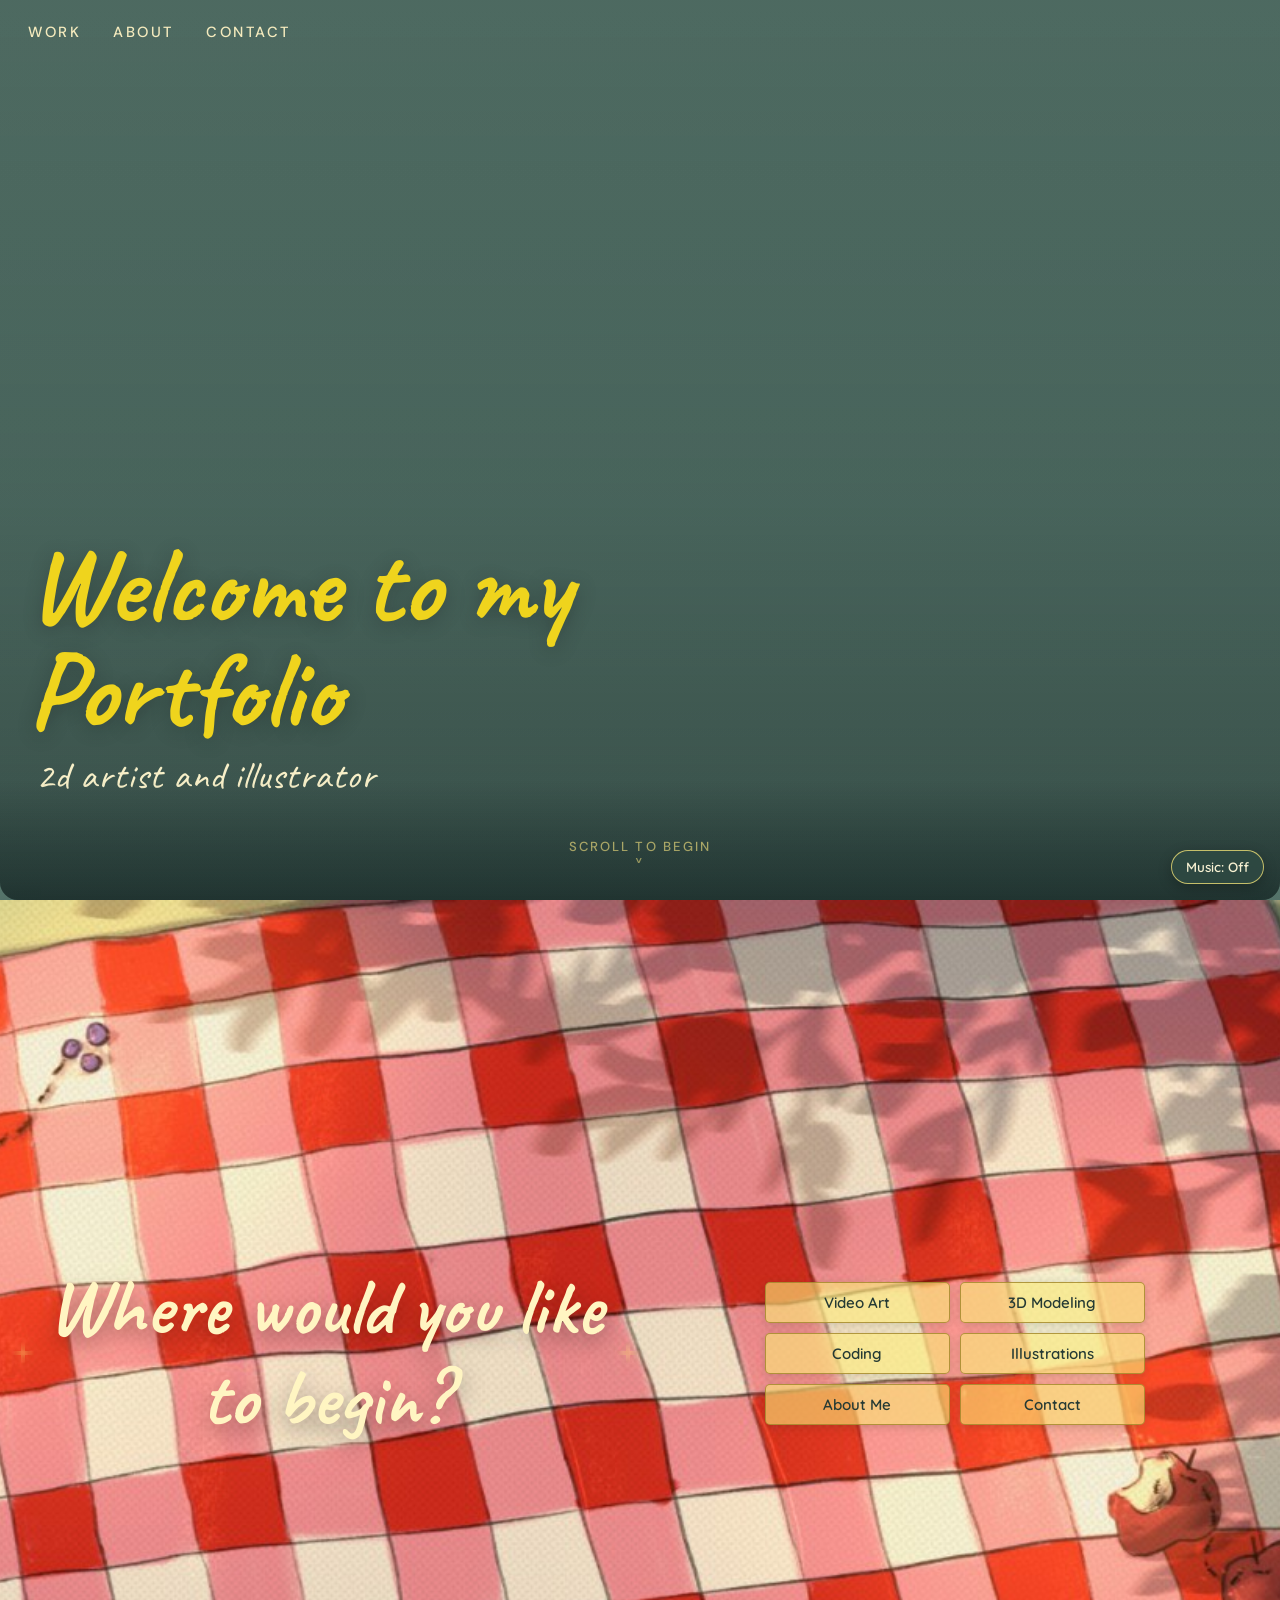
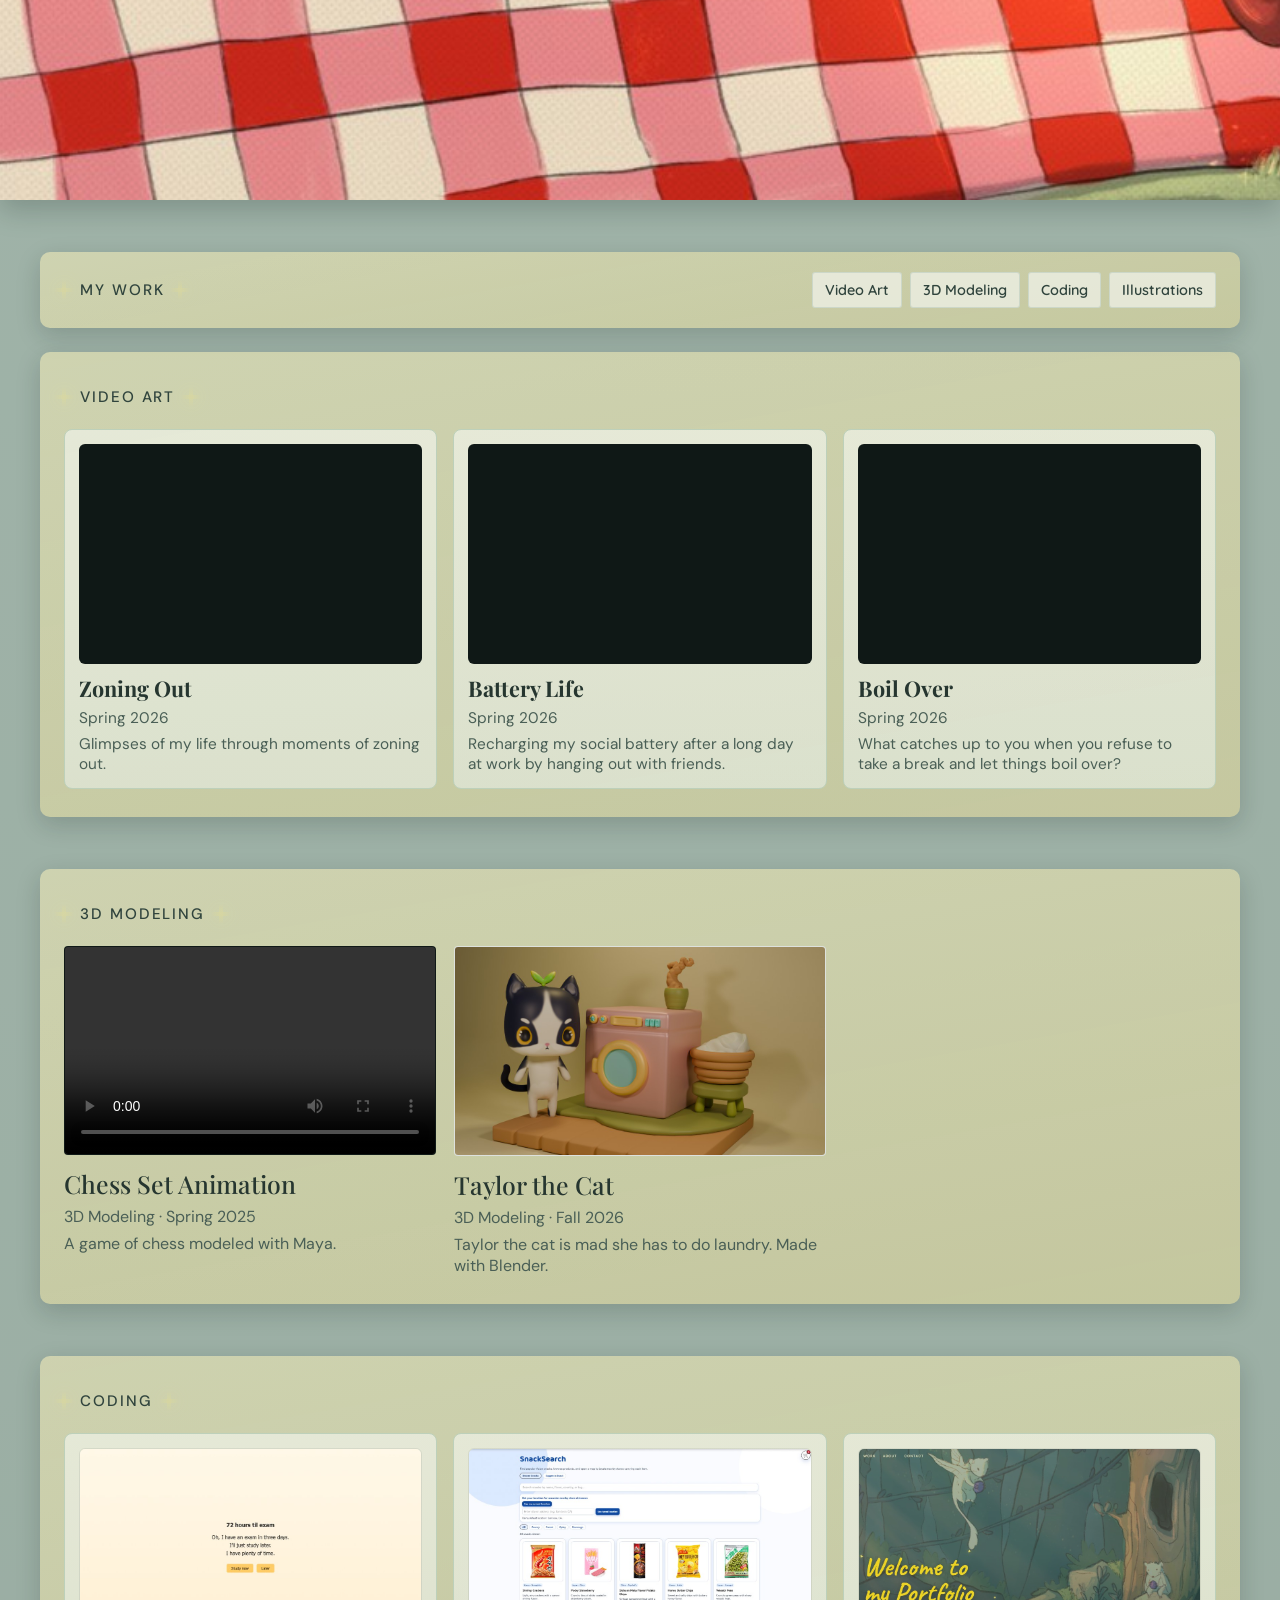
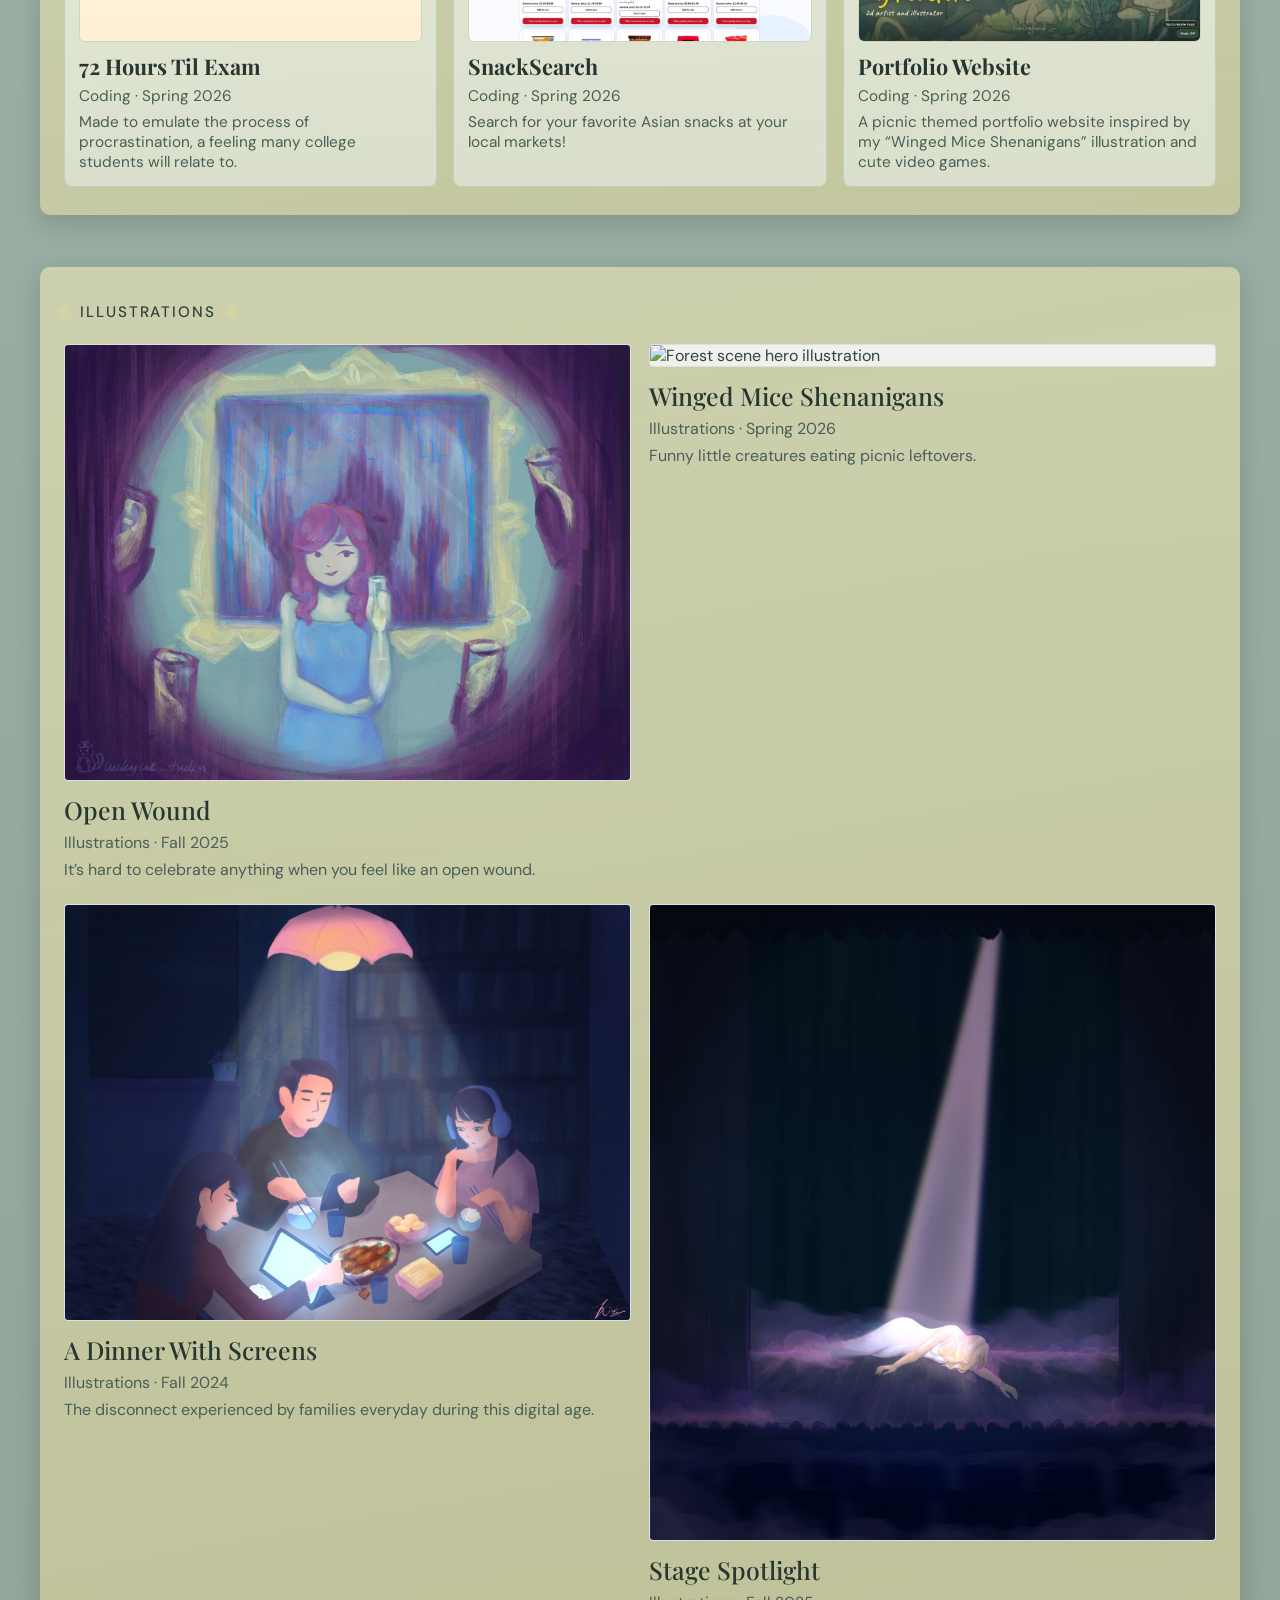
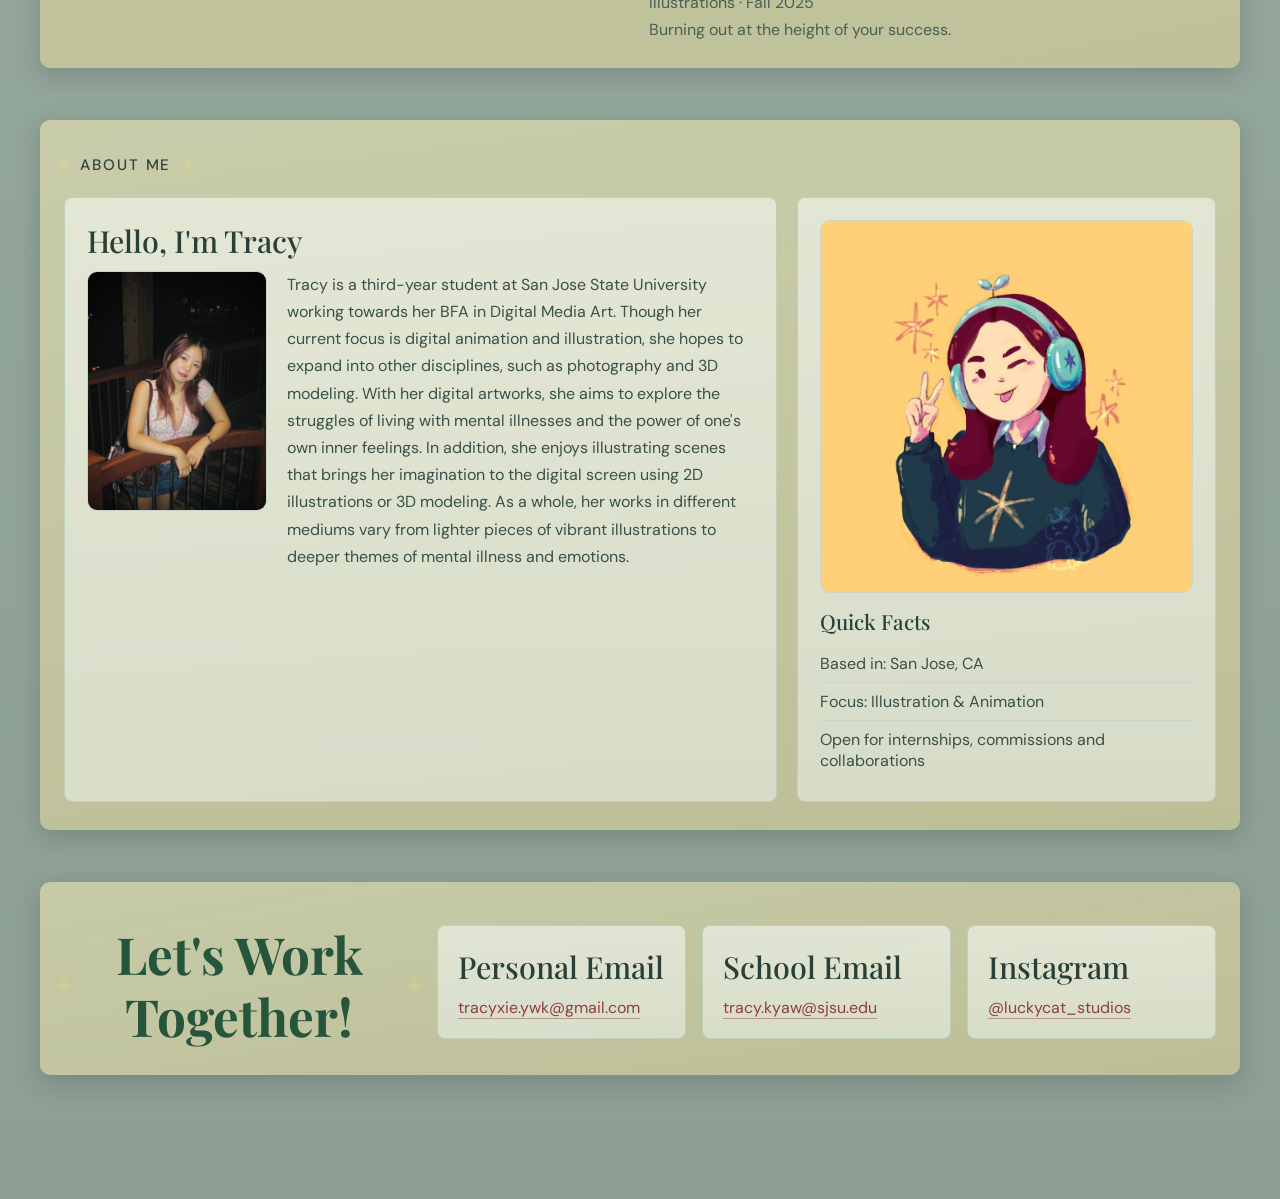
==== commit 4c482a20: "n" ====
--- a/index.html
+++ b/index.html
@@ -17,7 +17,7 @@
   <link rel="preconnect" href="https://fonts.googleapis.com">
   <link rel="preconnect" href="https://fonts.gstatic.com" crossorigin>
   <link href="https://fonts.googleapis.com/css2?family=Caveat:wght@400;700&family=DM+Sans:wght@400;500&family=Playfair+Display:wght@500&family=Quicksand:wght@500;600&display=swap" rel="stylesheet">
-  <link rel="stylesheet" href="style.css" />
+  <link rel="stylesheet" href="style.css?v=20261025" />
 </head>
 <body>
   <audio id="bg-music" loop preload="auto"></audio>
@@ -515,7 +515,7 @@
       }
     })();
   </script>
-  <script src="artwork-lightbox.js"></script>
+  <script src="artwork-lightbox.js?v=20261025"></script>
 
 </body>
 </html>
--- a/style.css
+++ b/style.css
@@ -485,6 +485,10 @@
   gap: 24px 18px;
 }
 
+.illustrations-section .artwork-grid {
+  grid-template-columns: repeat(2, minmax(0, 1fr));
+}
+
 .artwork-card h3 {
   margin-top: 12px;
   font-family: "Playfair Display", serif;
@@ -1037,6 +1041,10 @@
     grid-template-columns: 1fr;
   }
 
+  .illustrations-section .artwork-grid {
+    grid-template-columns: 1fr;
+  }
+
   .about-layout {
     grid-template-columns: 1fr;
   }
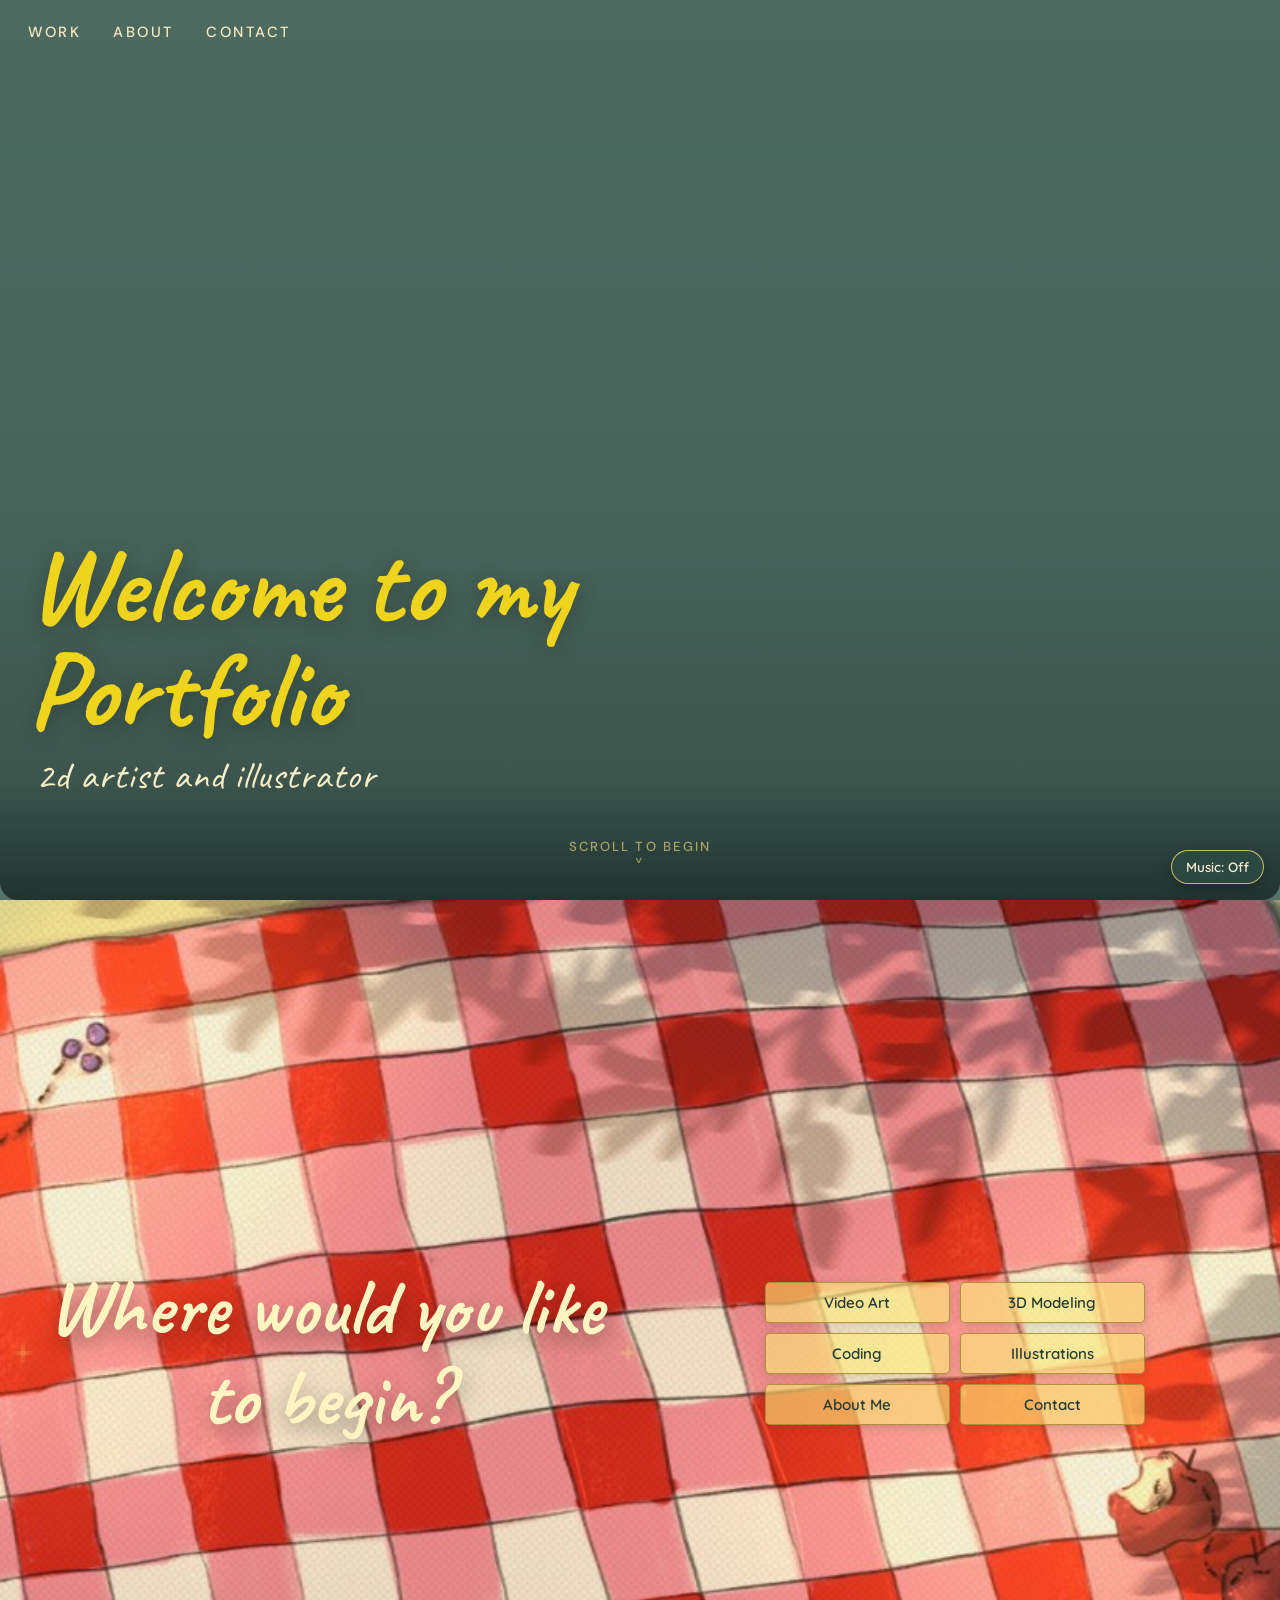
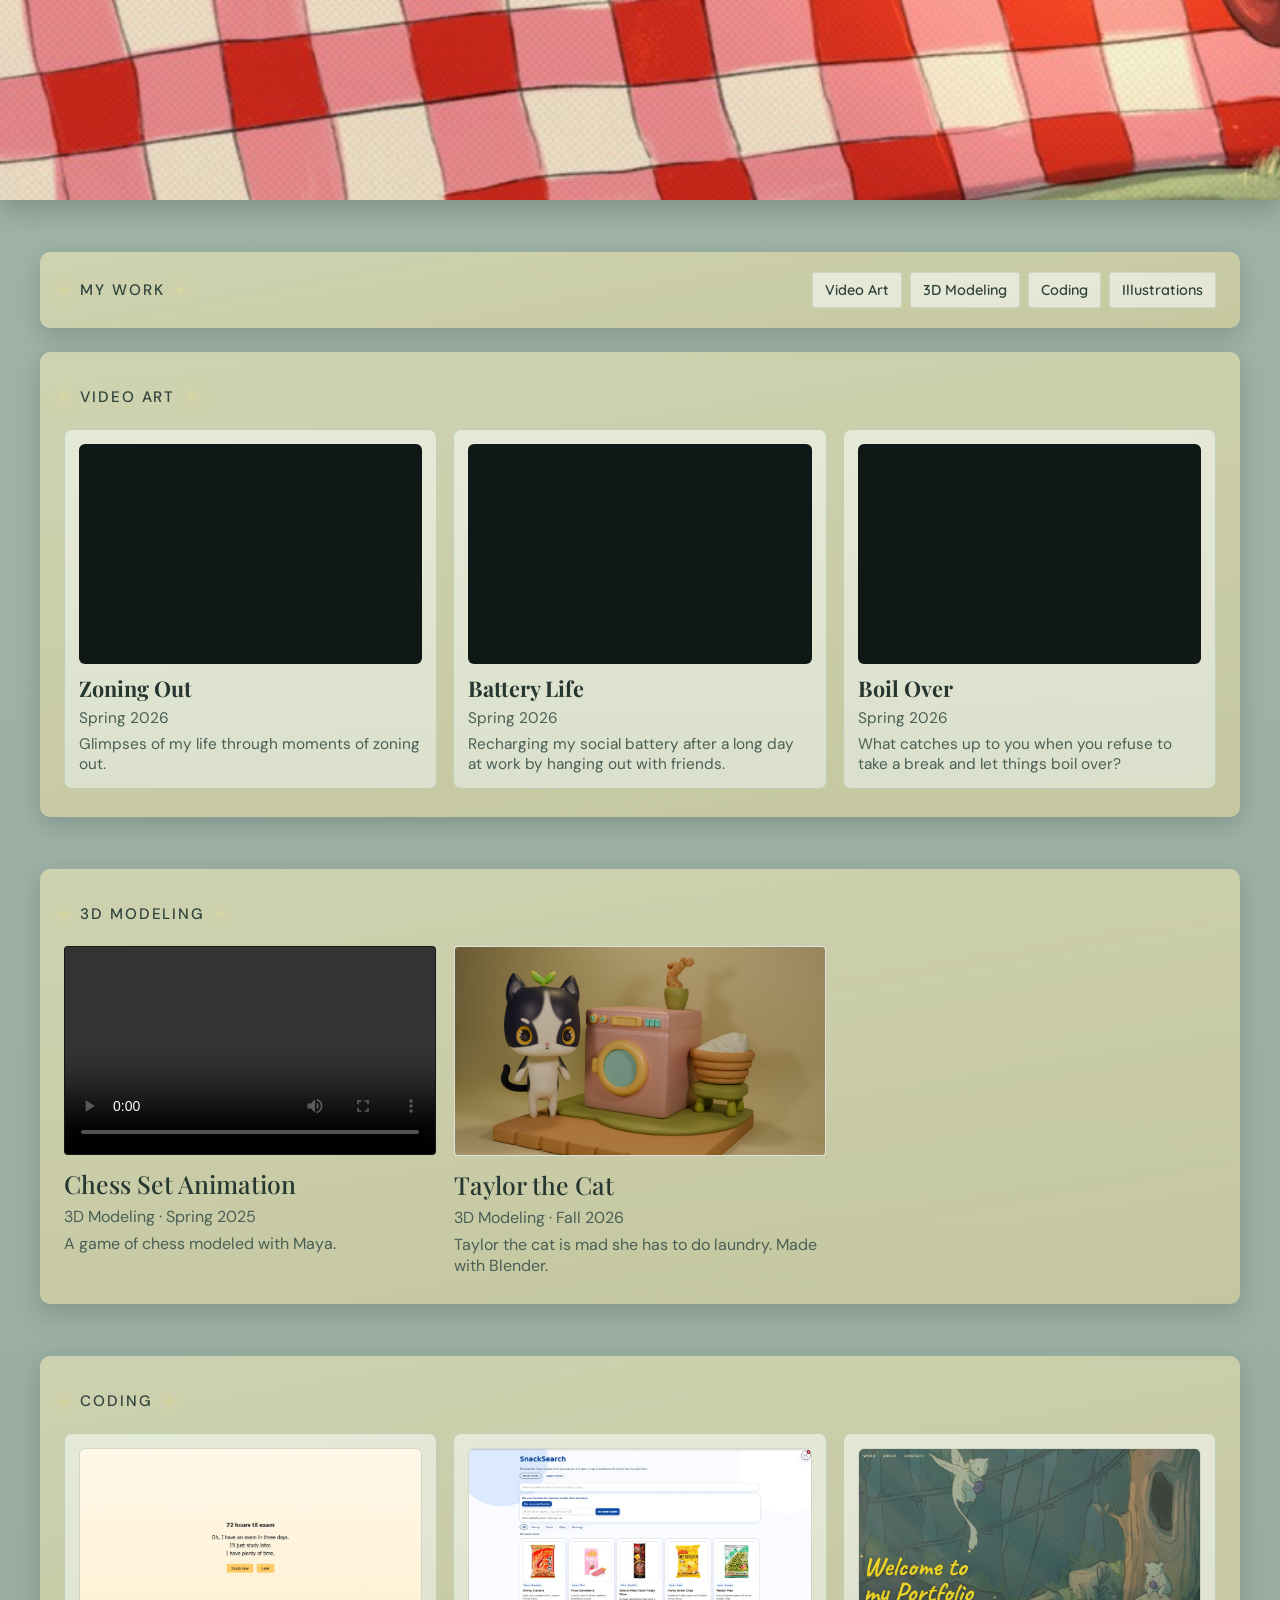
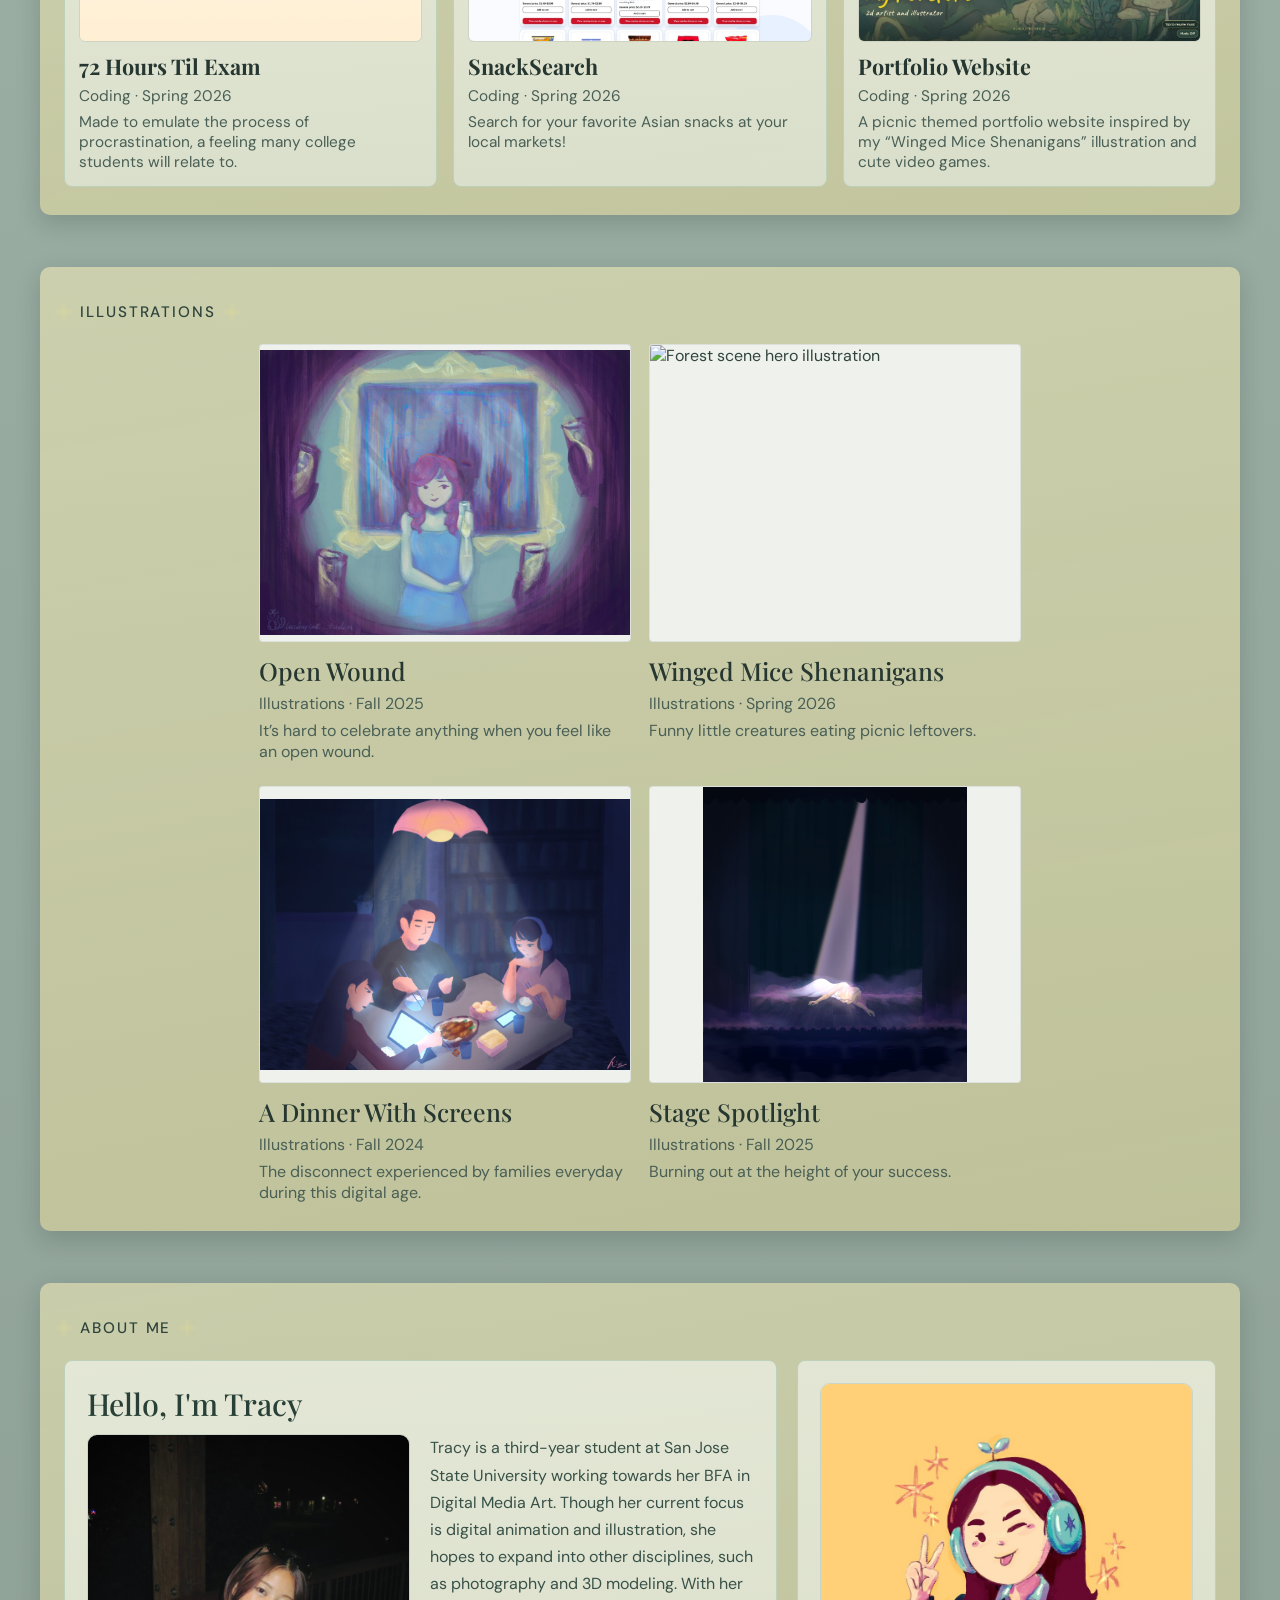
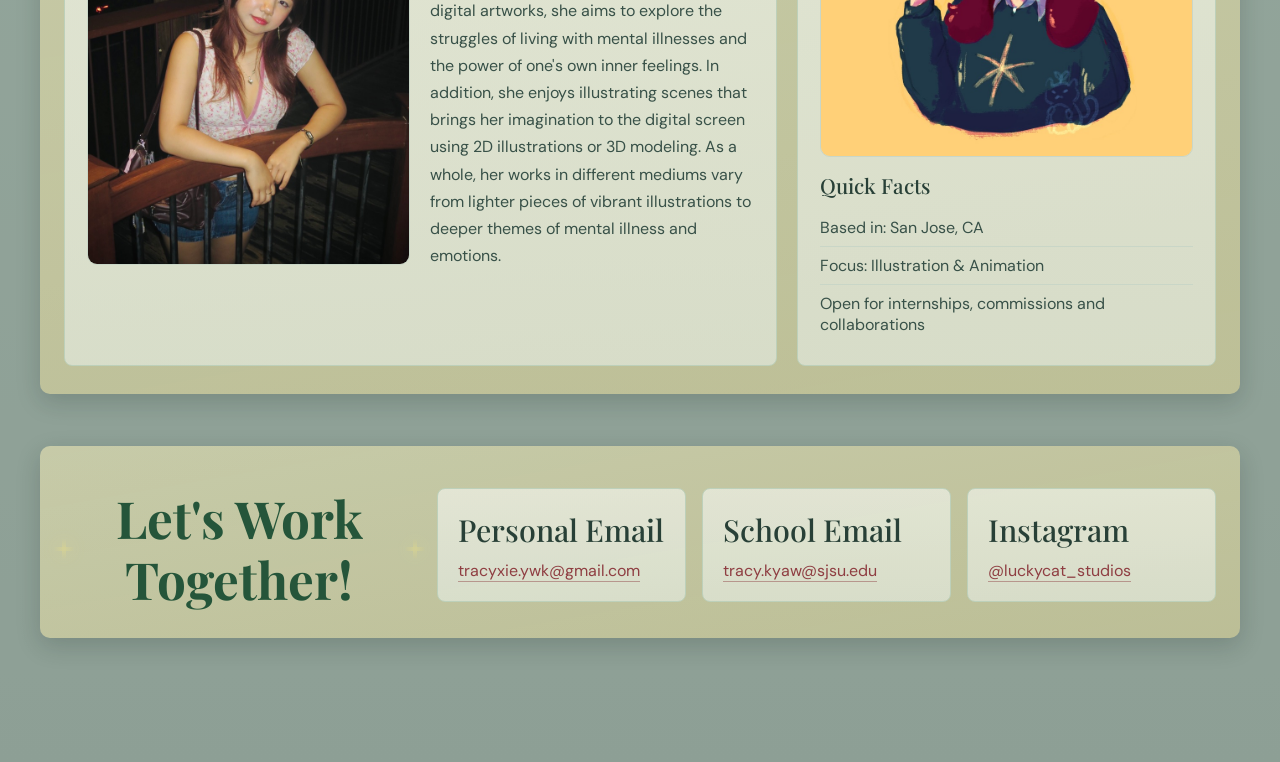
==== commit 2c199c8d: "j" ====
--- a/index.html
+++ b/index.html
@@ -17,7 +17,7 @@
   <link rel="preconnect" href="https://fonts.googleapis.com">
   <link rel="preconnect" href="https://fonts.gstatic.com" crossorigin>
   <link href="https://fonts.googleapis.com/css2?family=Caveat:wght@400;700&family=DM+Sans:wght@400;500&family=Playfair+Display:wght@500&family=Quicksand:wght@500;600&display=swap" rel="stylesheet">
-  <link rel="stylesheet" href="style.css?v=20261025" />
+  <link rel="stylesheet" href="style.css?v=20261026" />
 </head>
 <body>
   <audio id="bg-music" loop preload="auto"></audio>
@@ -515,7 +515,7 @@
       }
     })();
   </script>
-  <script src="artwork-lightbox.js?v=20261025"></script>
+  <script src="artwork-lightbox.js?v=20261026"></script>
 
 </body>
 </html>
--- a/style.css
+++ b/style.css
@@ -485,8 +485,16 @@
   gap: 24px 18px;
 }
 
+/* Two columns, each about as wide as a card in the 3-column grids */
 .illustrations-section .artwork-grid {
   grid-template-columns: repeat(2, minmax(0, 1fr));
+  max-width: 762px;
+  margin: 0 auto;
+}
+
+.illustrations-section img.artwork-image {
+  aspect-ratio: 5 / 4;
+  object-fit: contain;
 }
 
 .artwork-card h3 {
@@ -857,7 +865,7 @@
 
 .about-text-body {
   display: grid;
-  grid-template-columns: minmax(140px, 180px) 1fr;
+  grid-template-columns: repeat(auto-fit, minmax(300px, 1fr));
   gap: 20px;
   align-items: start;
 }
@@ -865,6 +873,7 @@
 .about-photo {
   display: block;
   width: 100%;
+  max-width: 360px;
   aspect-ratio: 3 / 4;
   object-fit: cover;
   border-radius: 10px;
@@ -1054,7 +1063,7 @@
   }
 
   .about-photo {
-    max-width: 220px;
+    max-width: 320px;
   }
 
   .contact-grid {
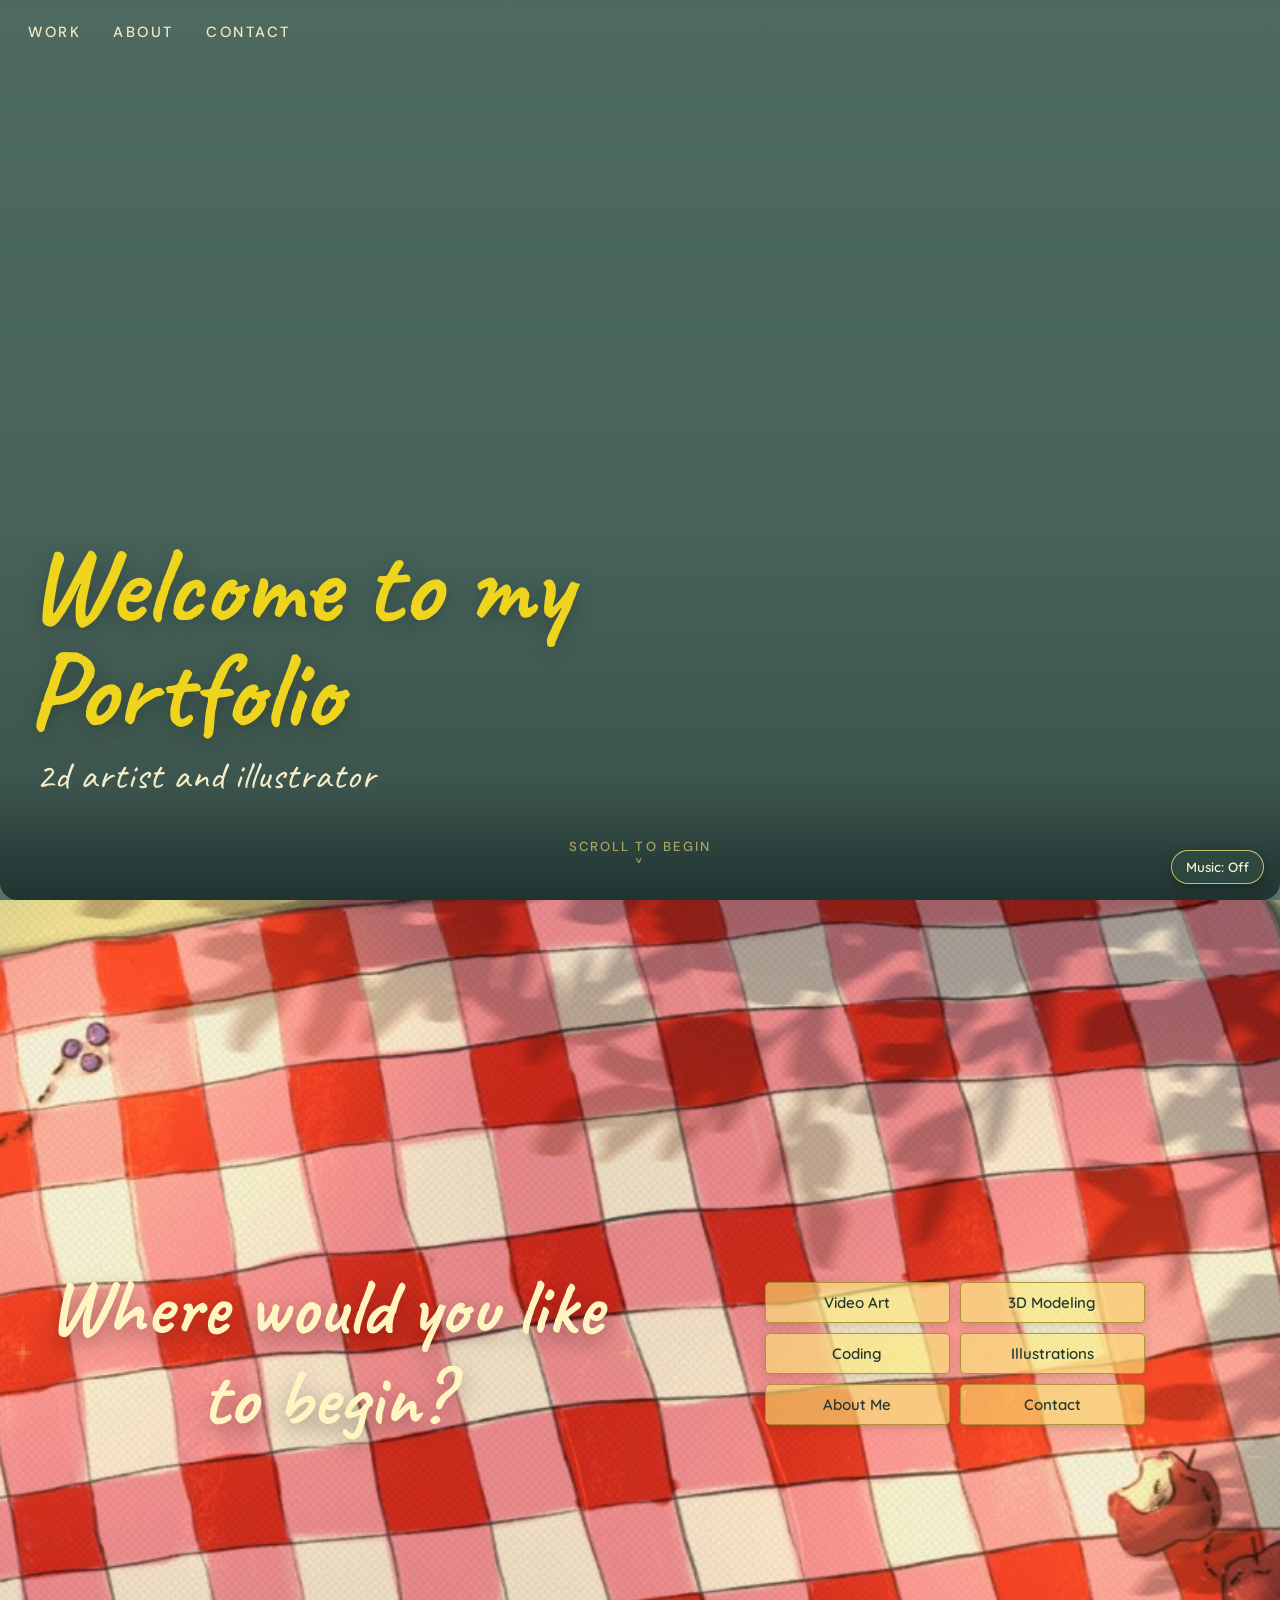
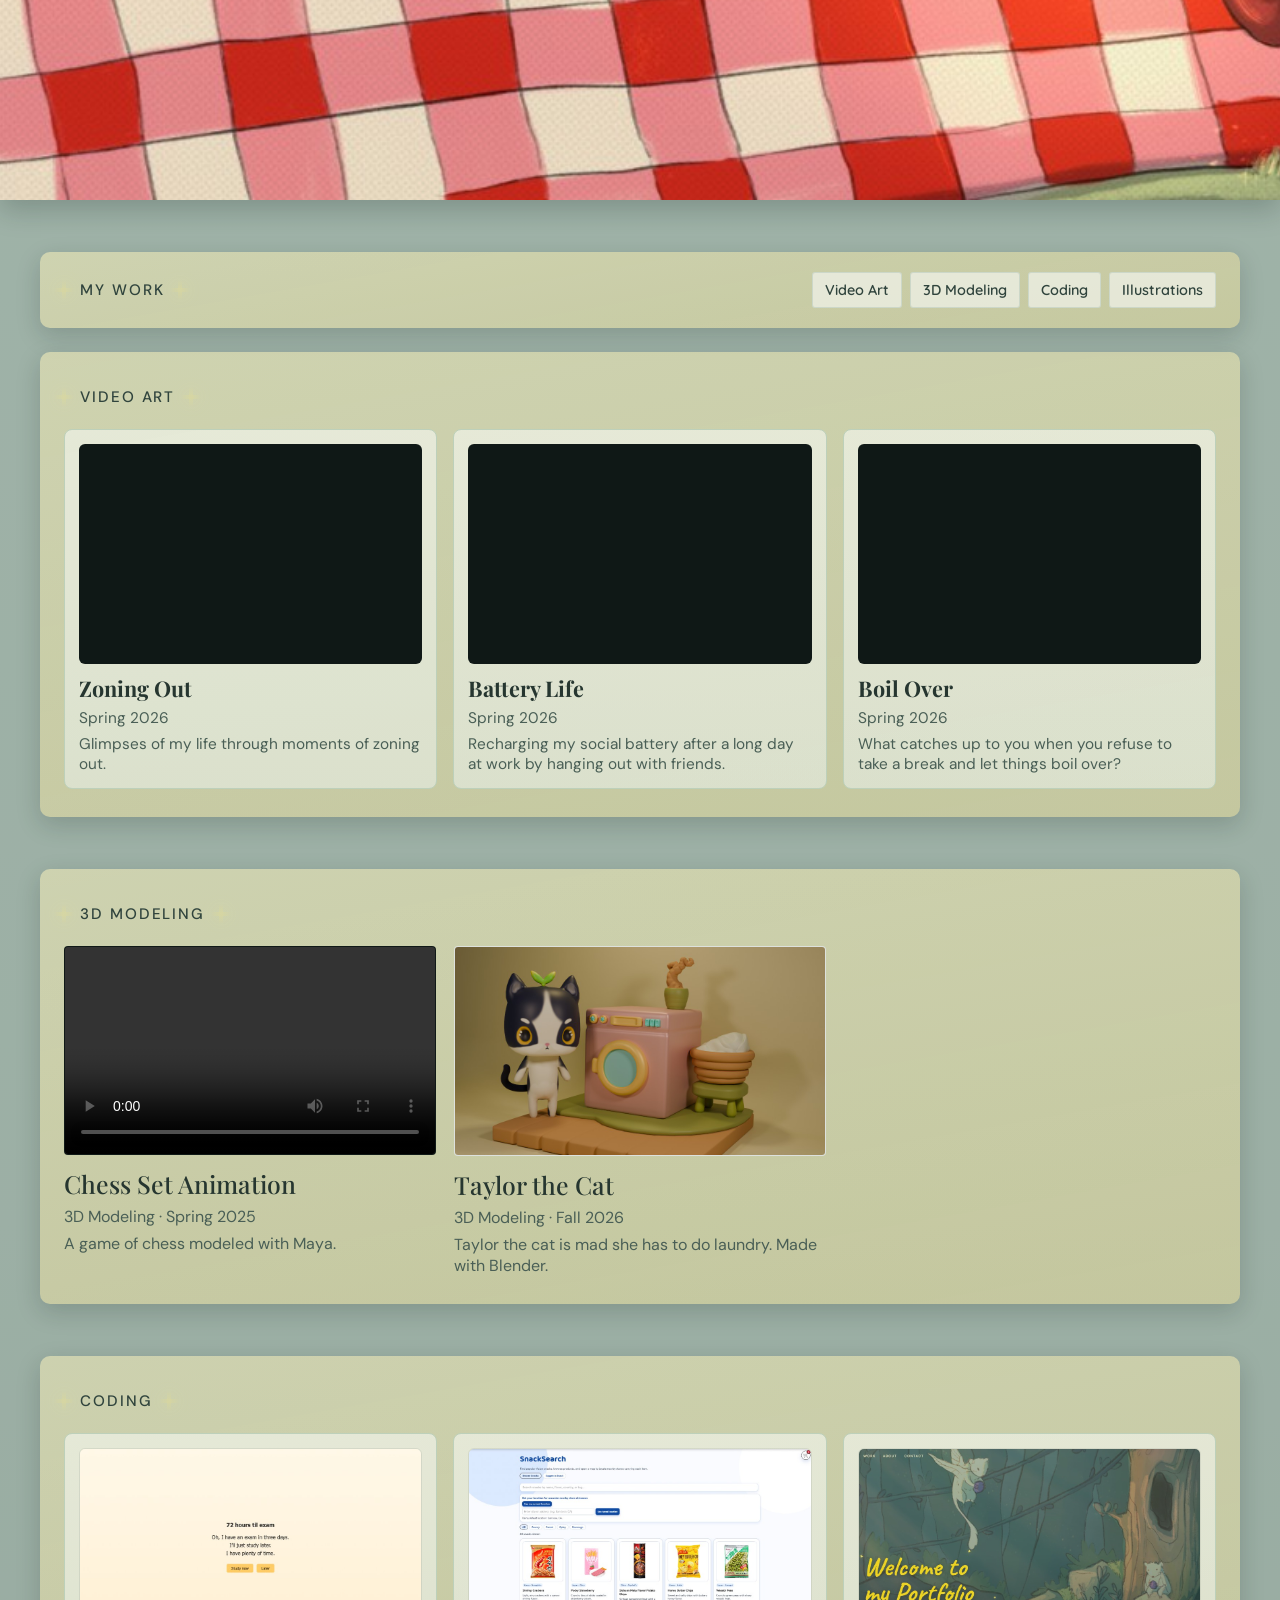
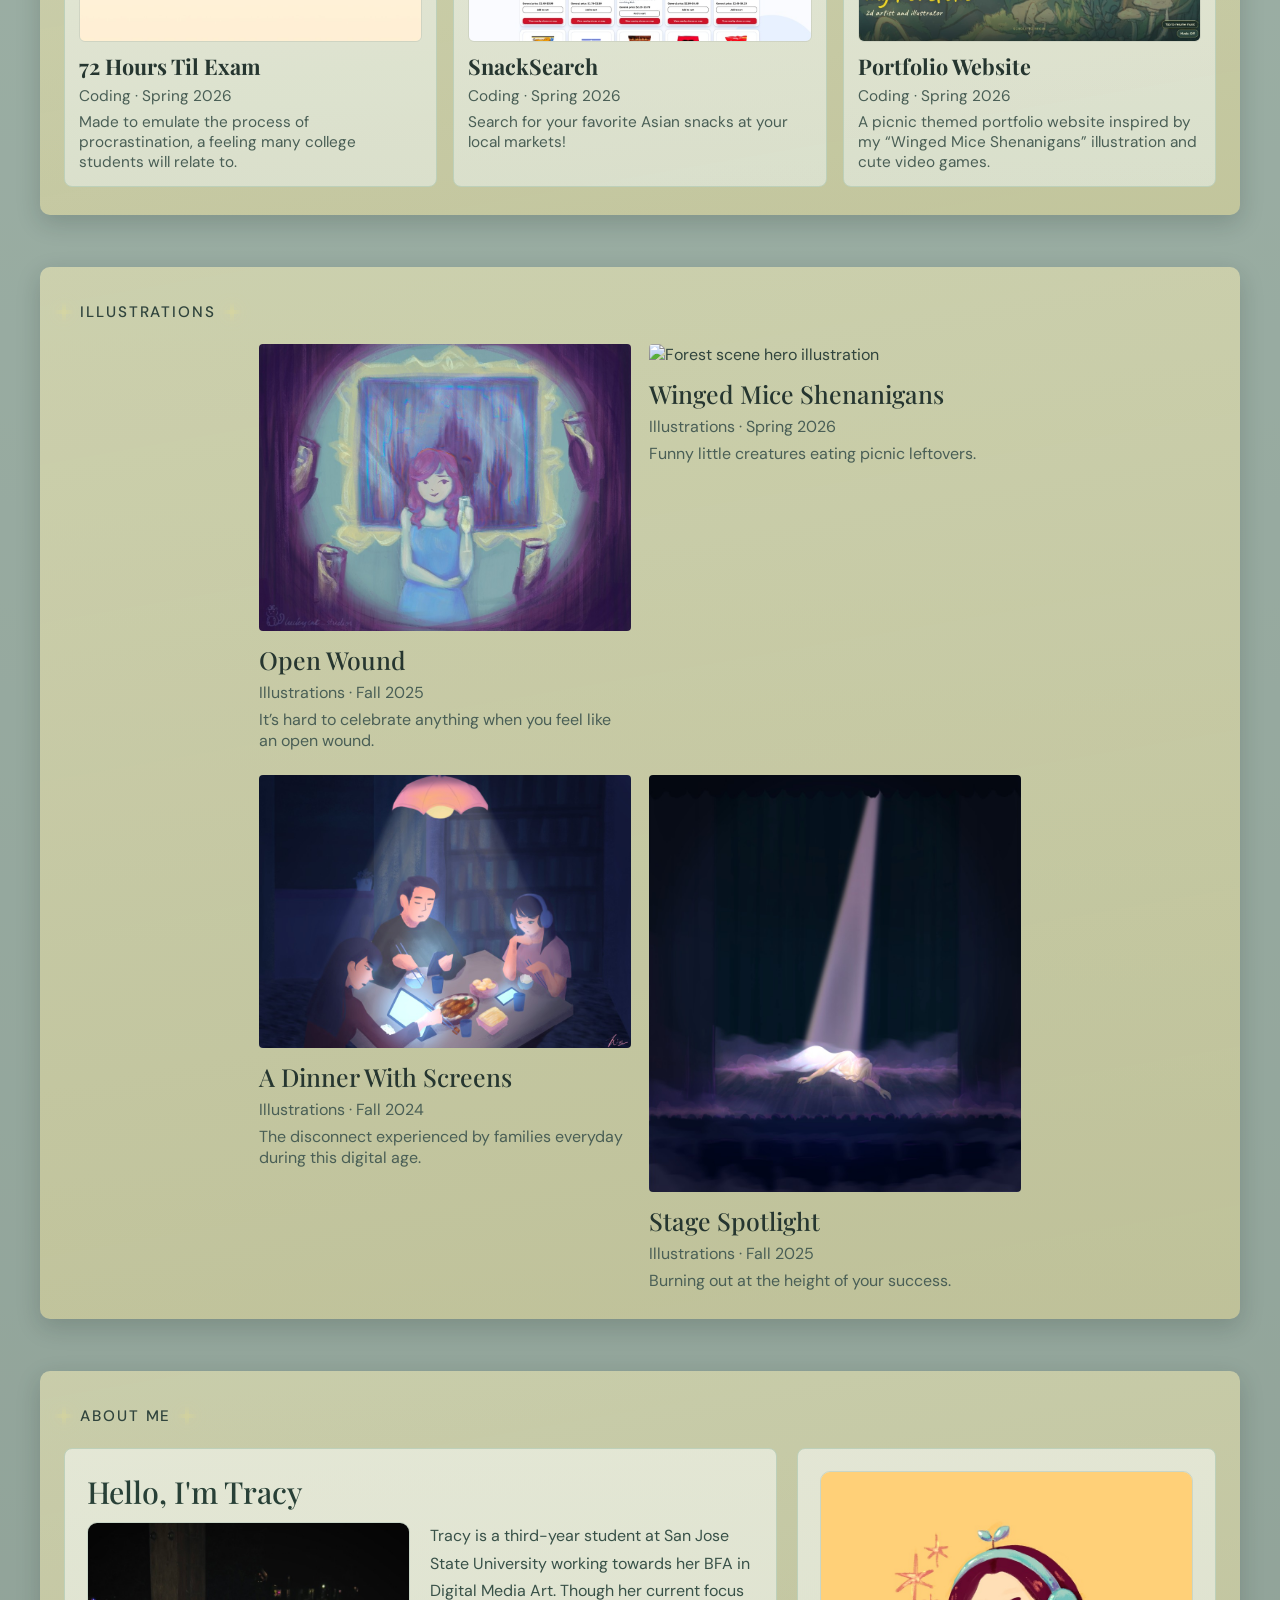
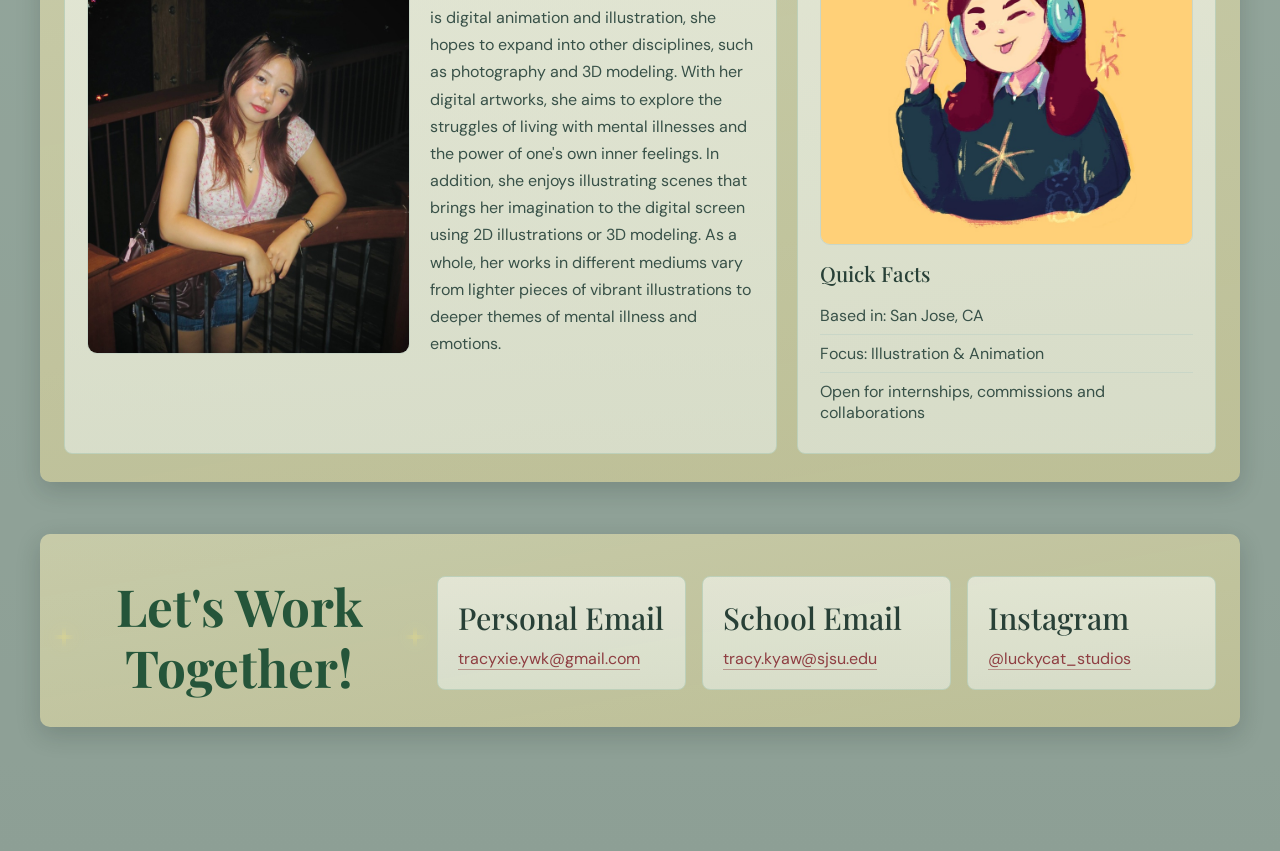
==== commit 13bec4ef: "h" ====
--- a/index.html
+++ b/index.html
@@ -17,7 +17,7 @@
   <link rel="preconnect" href="https://fonts.googleapis.com">
   <link rel="preconnect" href="https://fonts.gstatic.com" crossorigin>
   <link href="https://fonts.googleapis.com/css2?family=Caveat:wght@400;700&family=DM+Sans:wght@400;500&family=Playfair+Display:wght@500&family=Quicksand:wght@500;600&display=swap" rel="stylesheet">
-  <link rel="stylesheet" href="style.css?v=20261026" />
+  <link rel="stylesheet" href="style.css?v=20261027" />
 </head>
 <body>
   <audio id="bg-music" loop preload="auto"></audio>
@@ -515,7 +515,7 @@
       }
     })();
   </script>
-  <script src="artwork-lightbox.js?v=20261026"></script>
+  <script src="artwork-lightbox.js?v=20261027"></script>
 
 </body>
 </html>
--- a/style.css
+++ b/style.css
@@ -490,11 +490,12 @@
   grid-template-columns: repeat(2, minmax(0, 1fr));
   max-width: 762px;
   margin: 0 auto;
+  align-items: start;
 }
 
 .illustrations-section img.artwork-image {
-  aspect-ratio: 5 / 4;
-  object-fit: contain;
+  background: transparent;
+  border: none;
 }
 
 .artwork-card h3 {
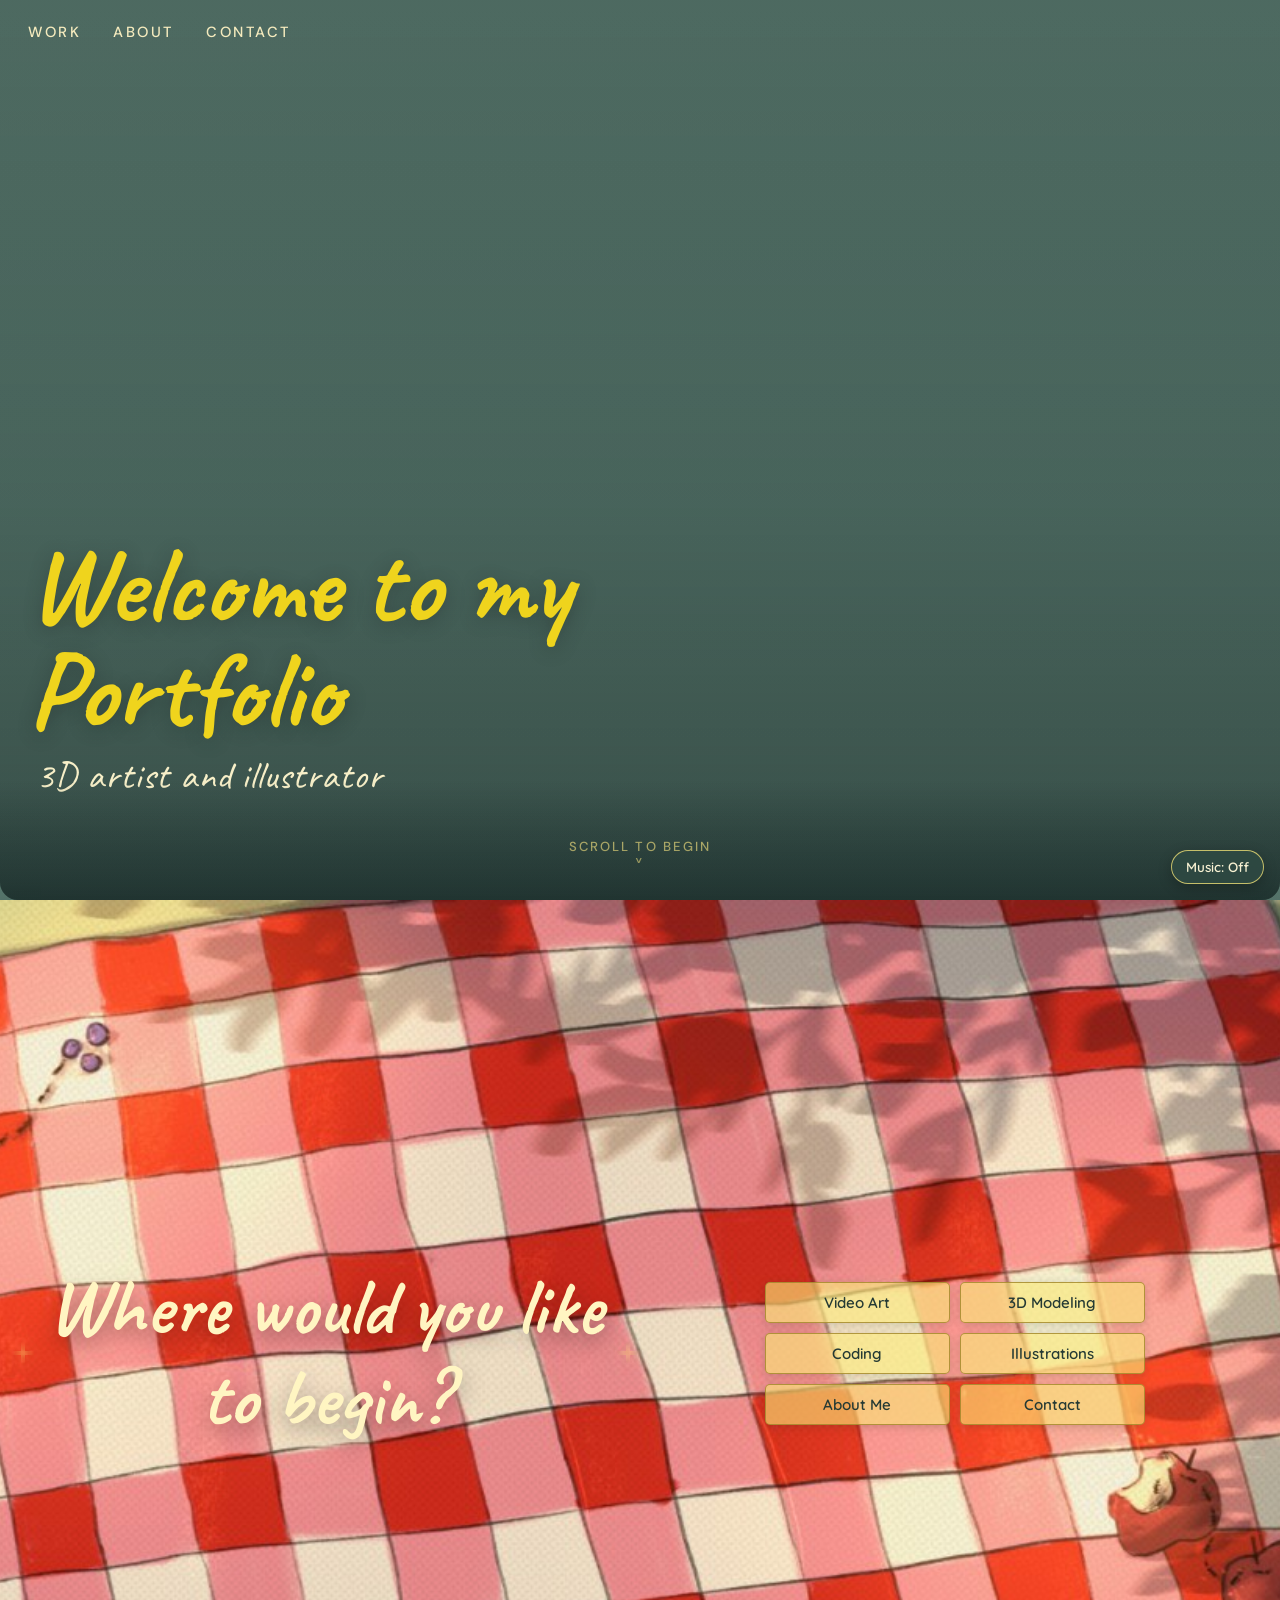
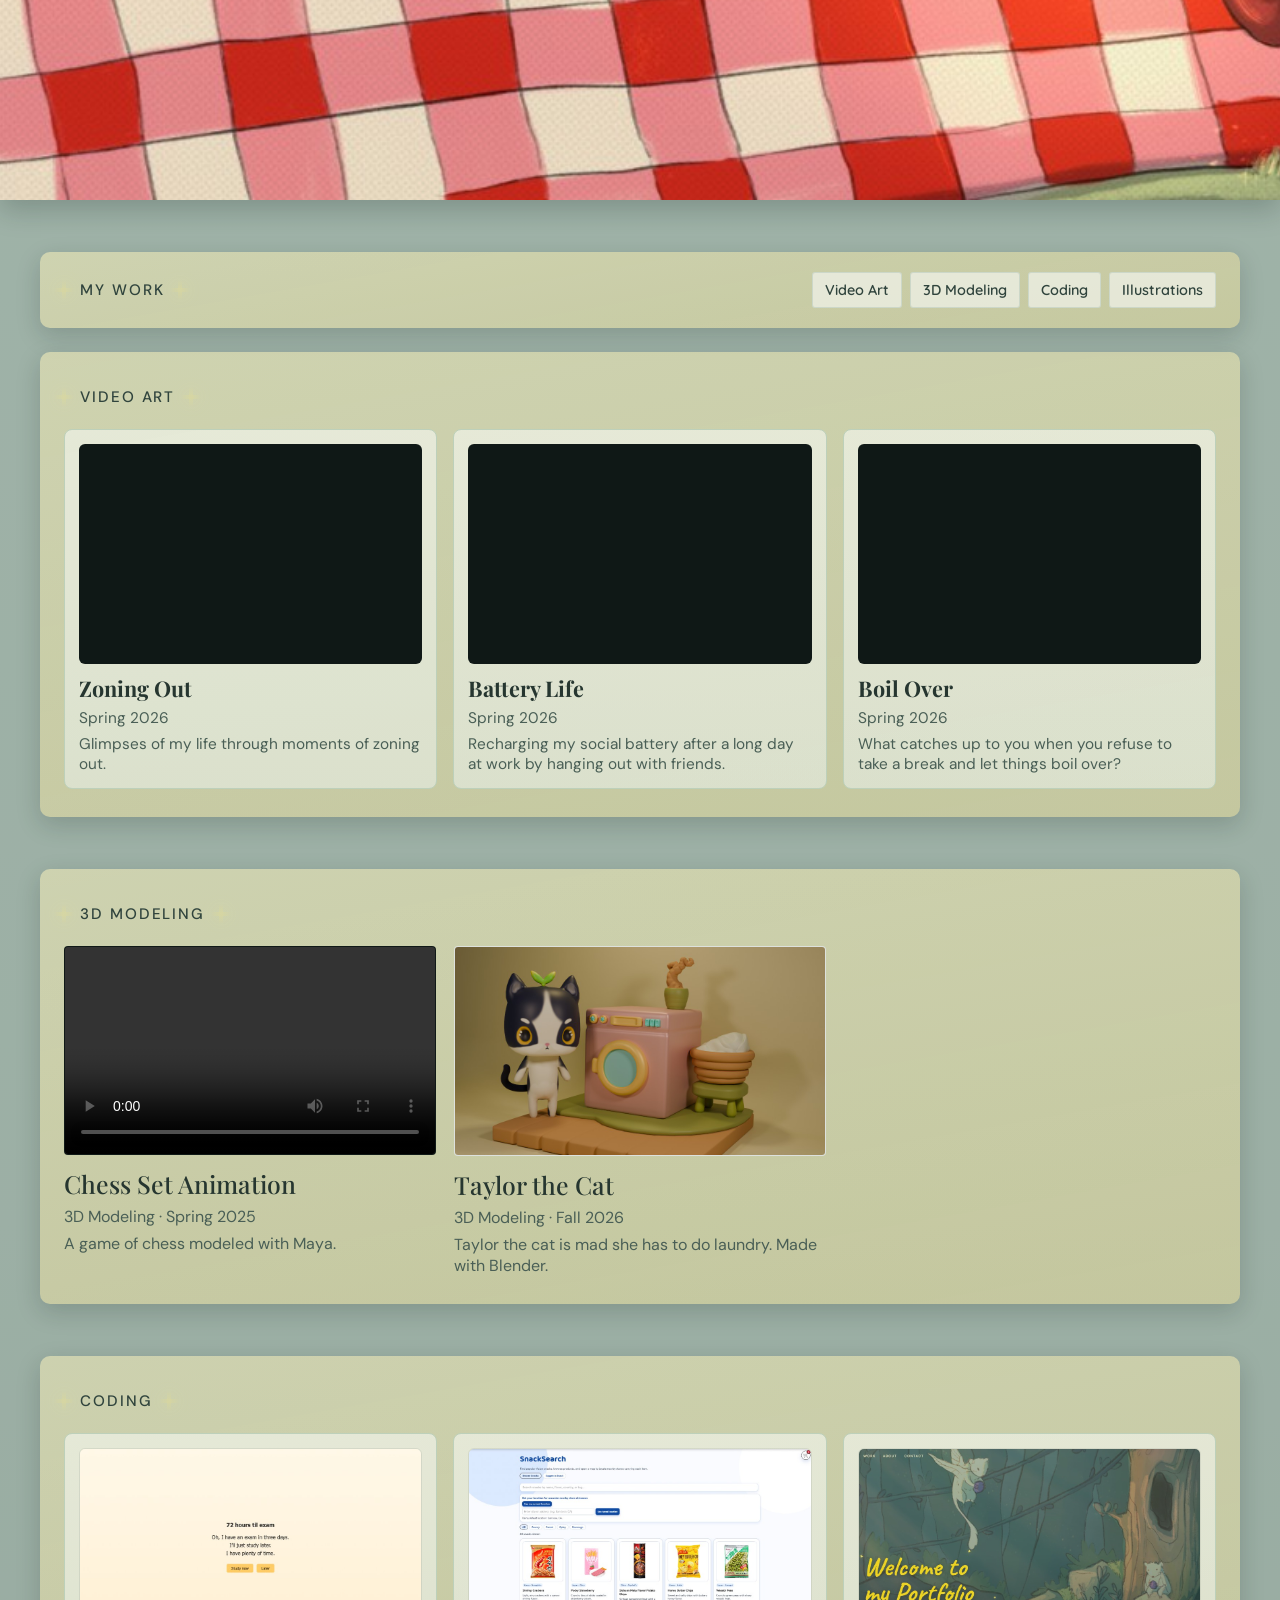
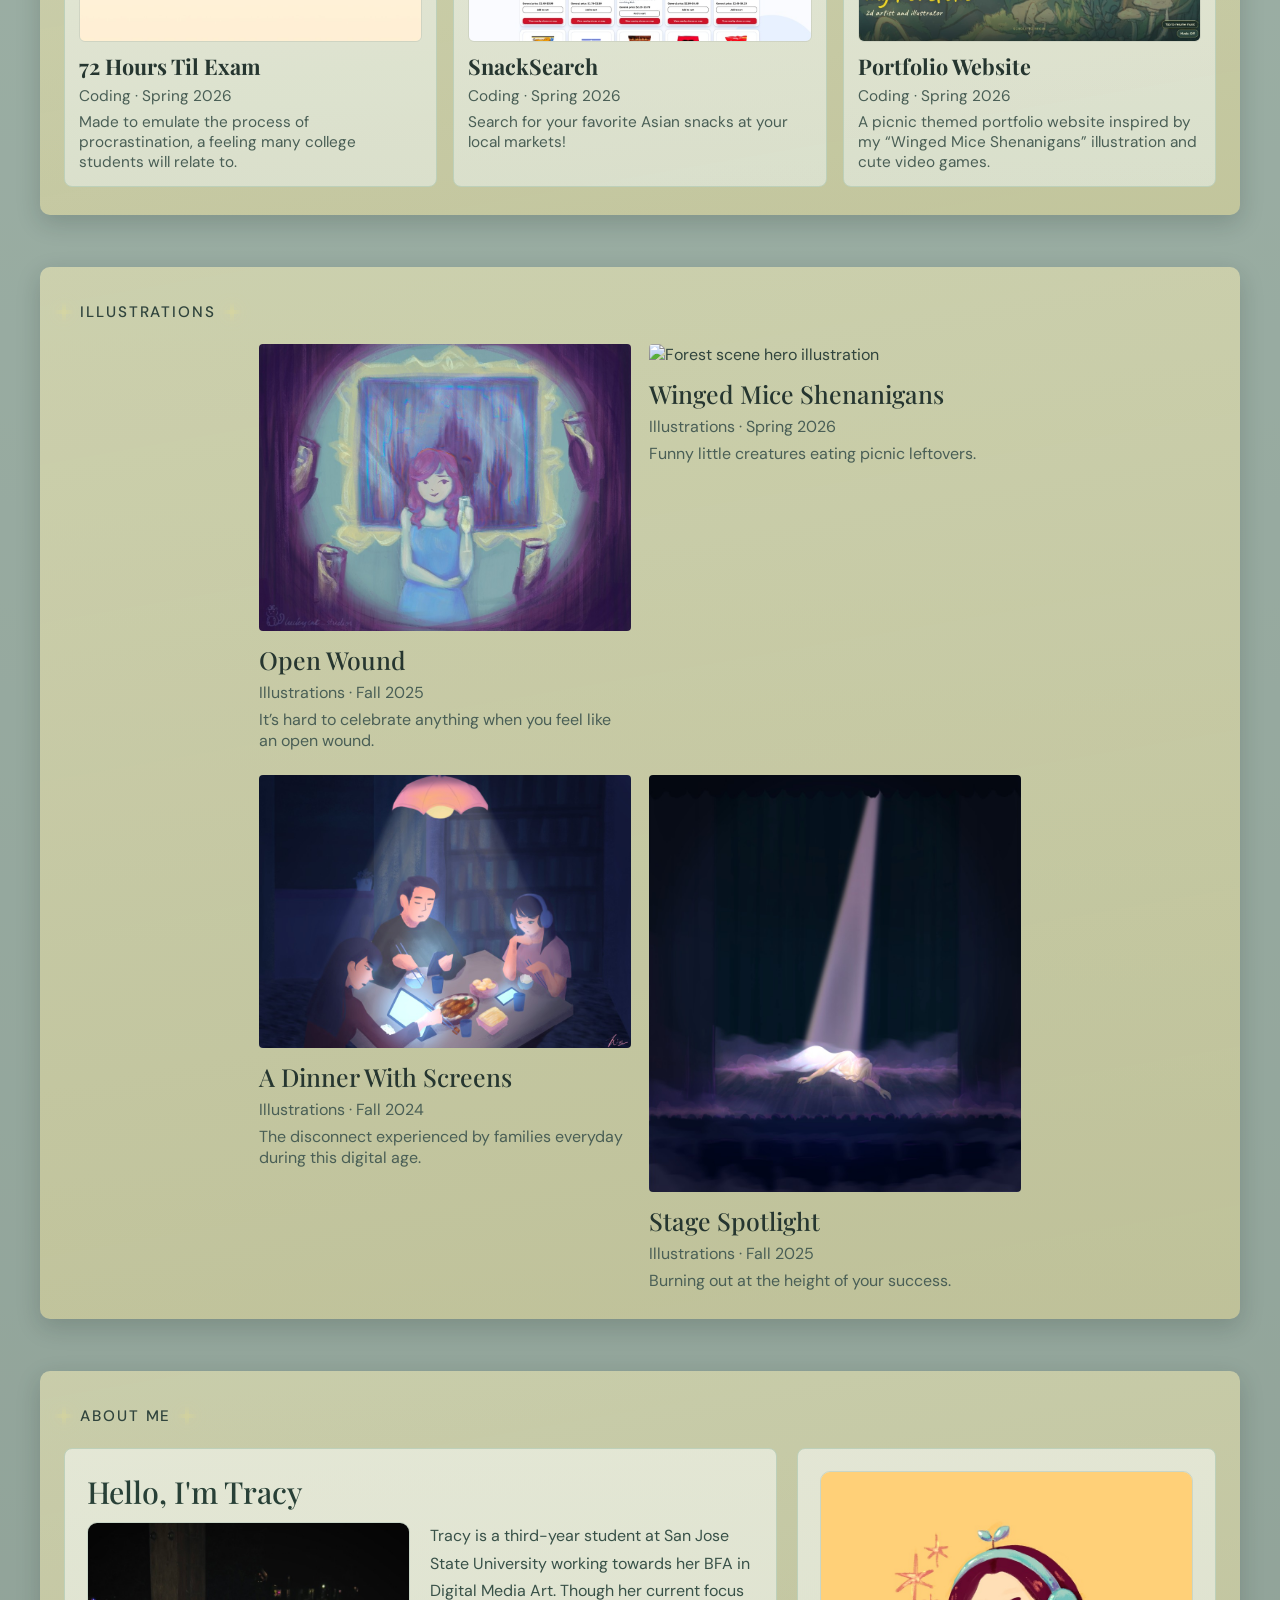
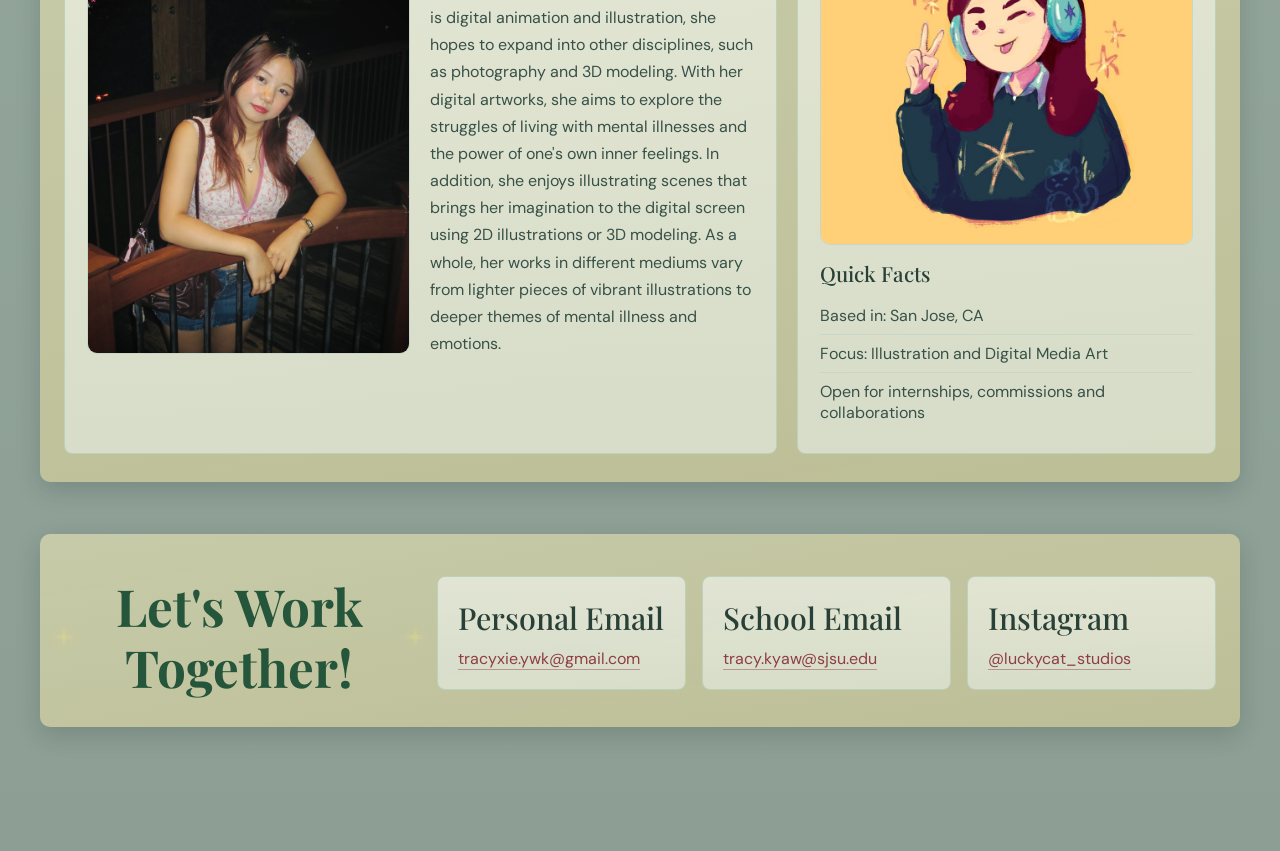
==== commit 0a1695ba: "h" ====
--- a/index.html
+++ b/index.html
@@ -49,7 +49,7 @@
           <span class="sparkle sparkle-3" aria-hidden="true"></span>
           <span class="sparkle sparkle-4" aria-hidden="true"></span>
         </h1>
-        <p>2d artist and illustrator</p>
+        <p>3D artist and illustrator</p>
       </div>
 
       <a class="scroll-cue" href="#begin">SCROLL TO BEGIN<span aria-hidden="true">&#709;</span>
@@ -247,7 +247,7 @@
           <h4>Quick Facts</h4>
           <ul>
             <li>Based in: San Jose, CA</li>
-            <li>Focus: Illustration & Animation</li>
+            <li>Focus: Illustration and Digital Media Art</li>
             <li>Open for internships, commissions and collaborations</li>
           </ul>
         </div>
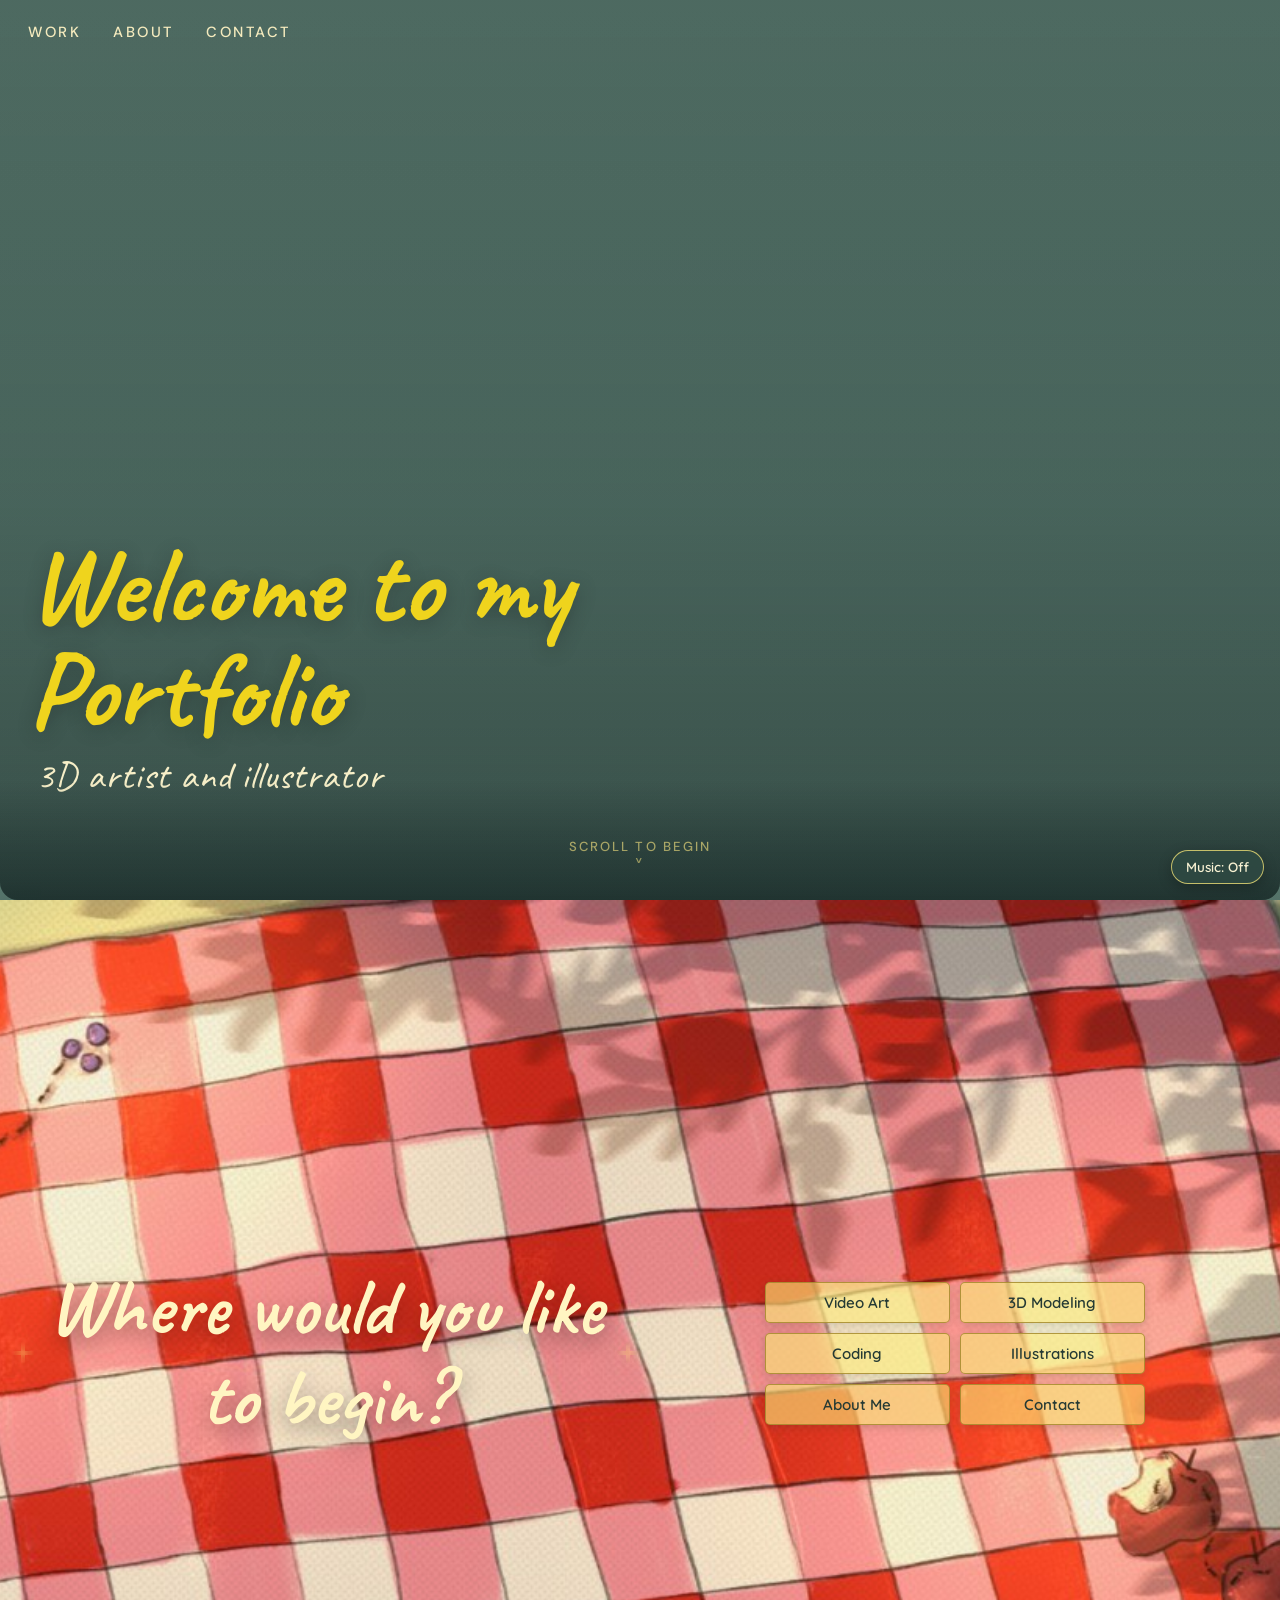
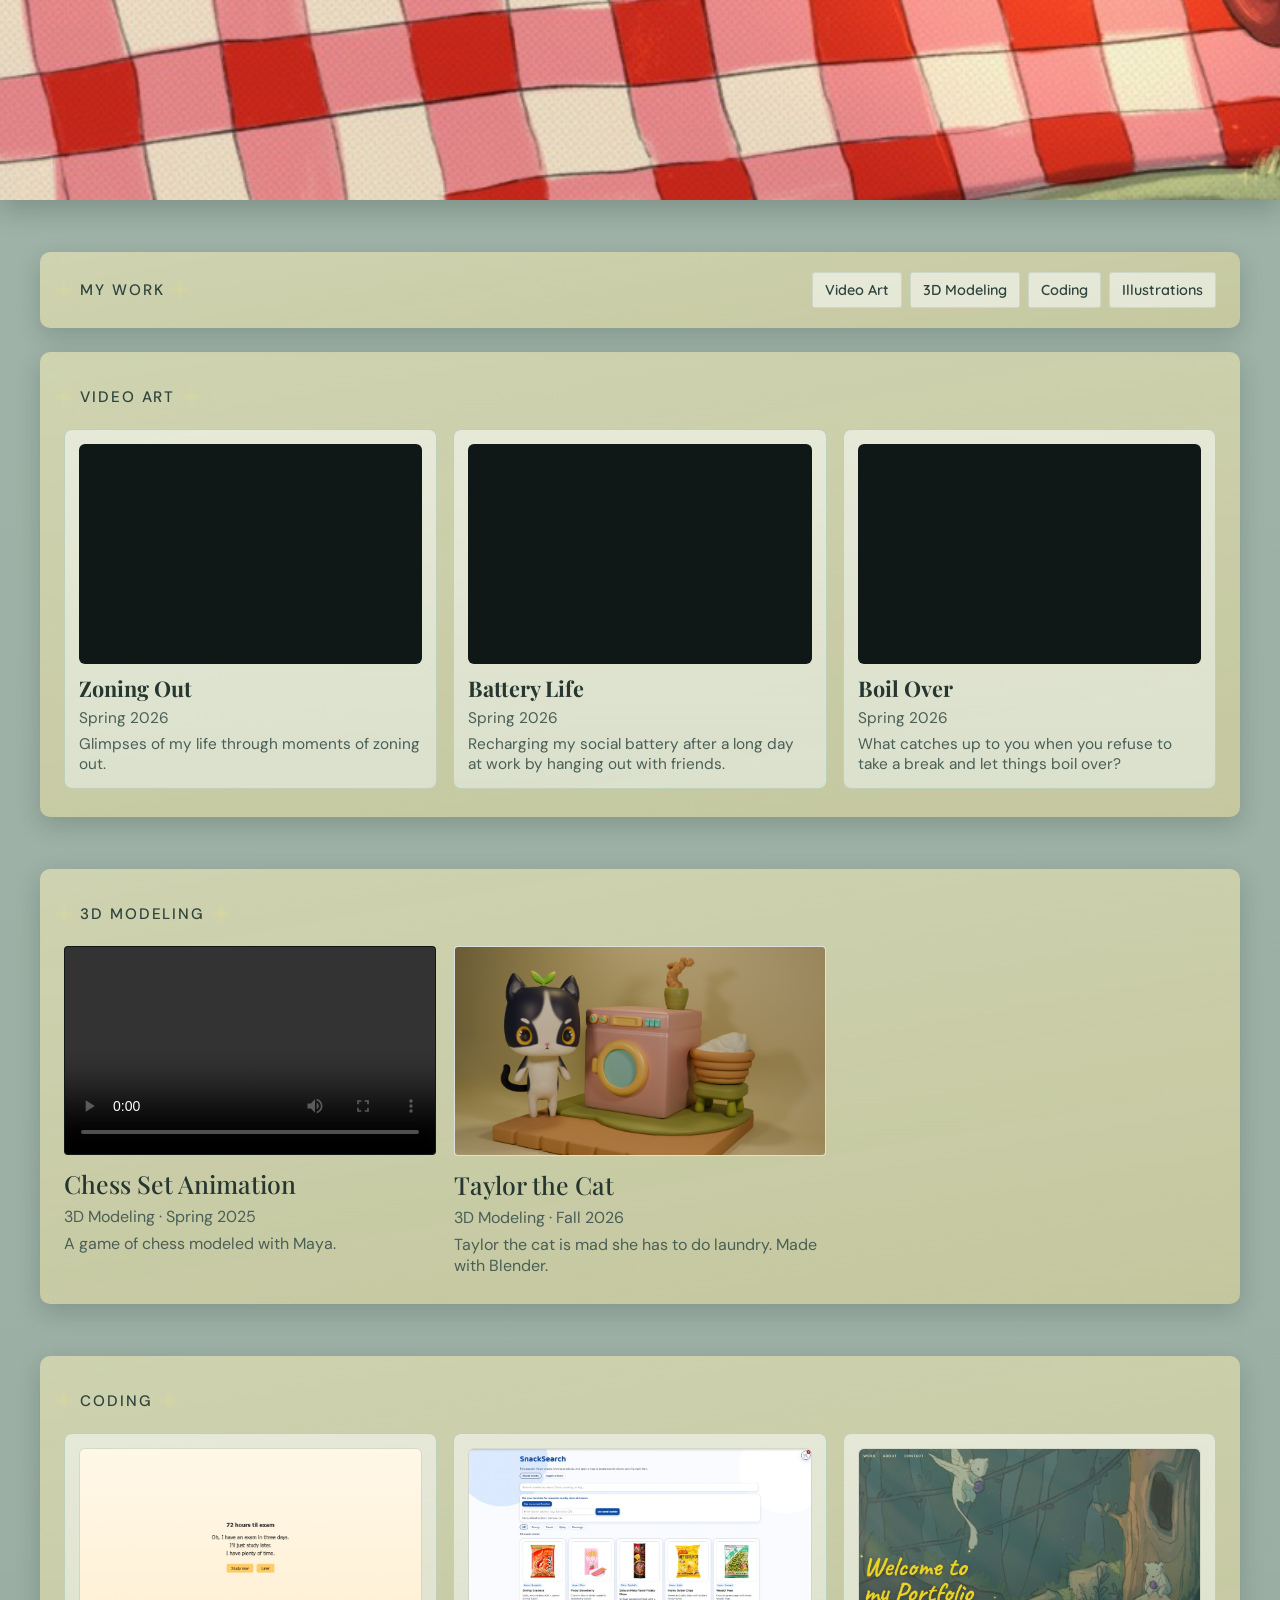
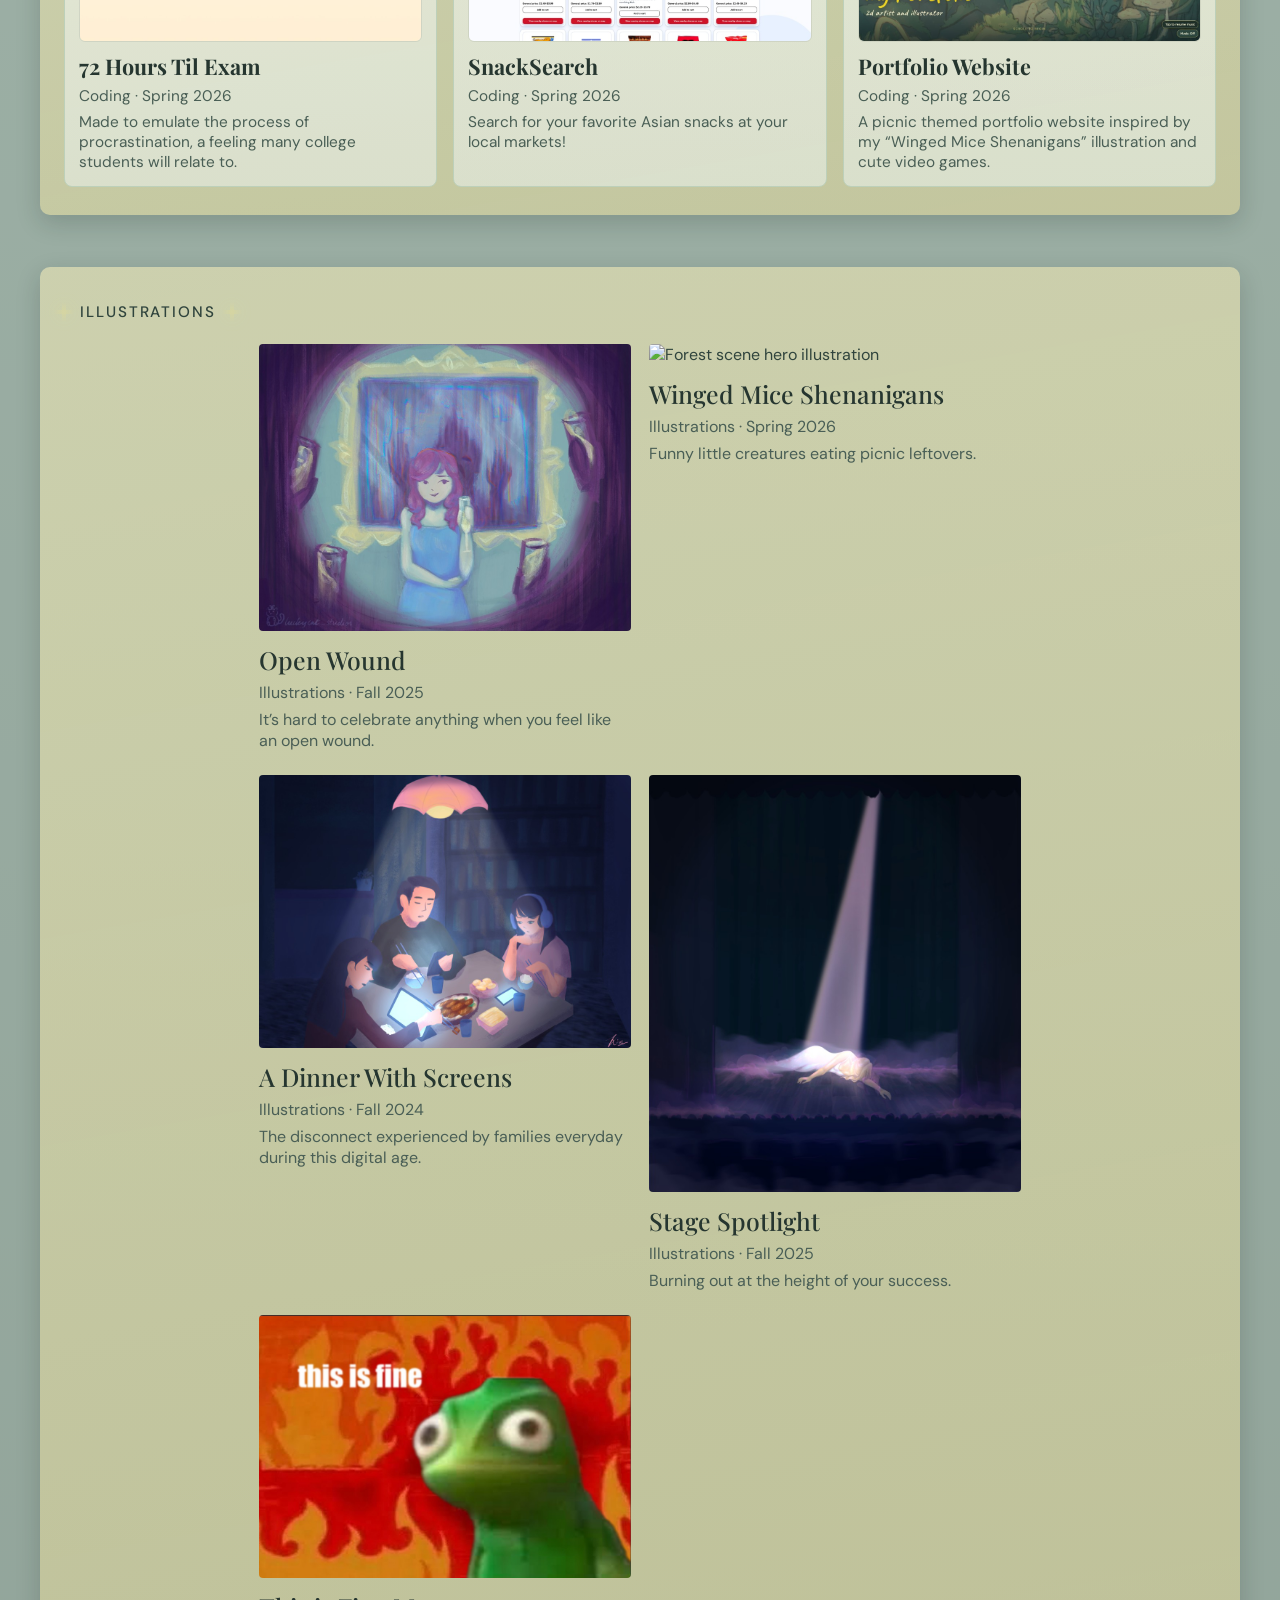
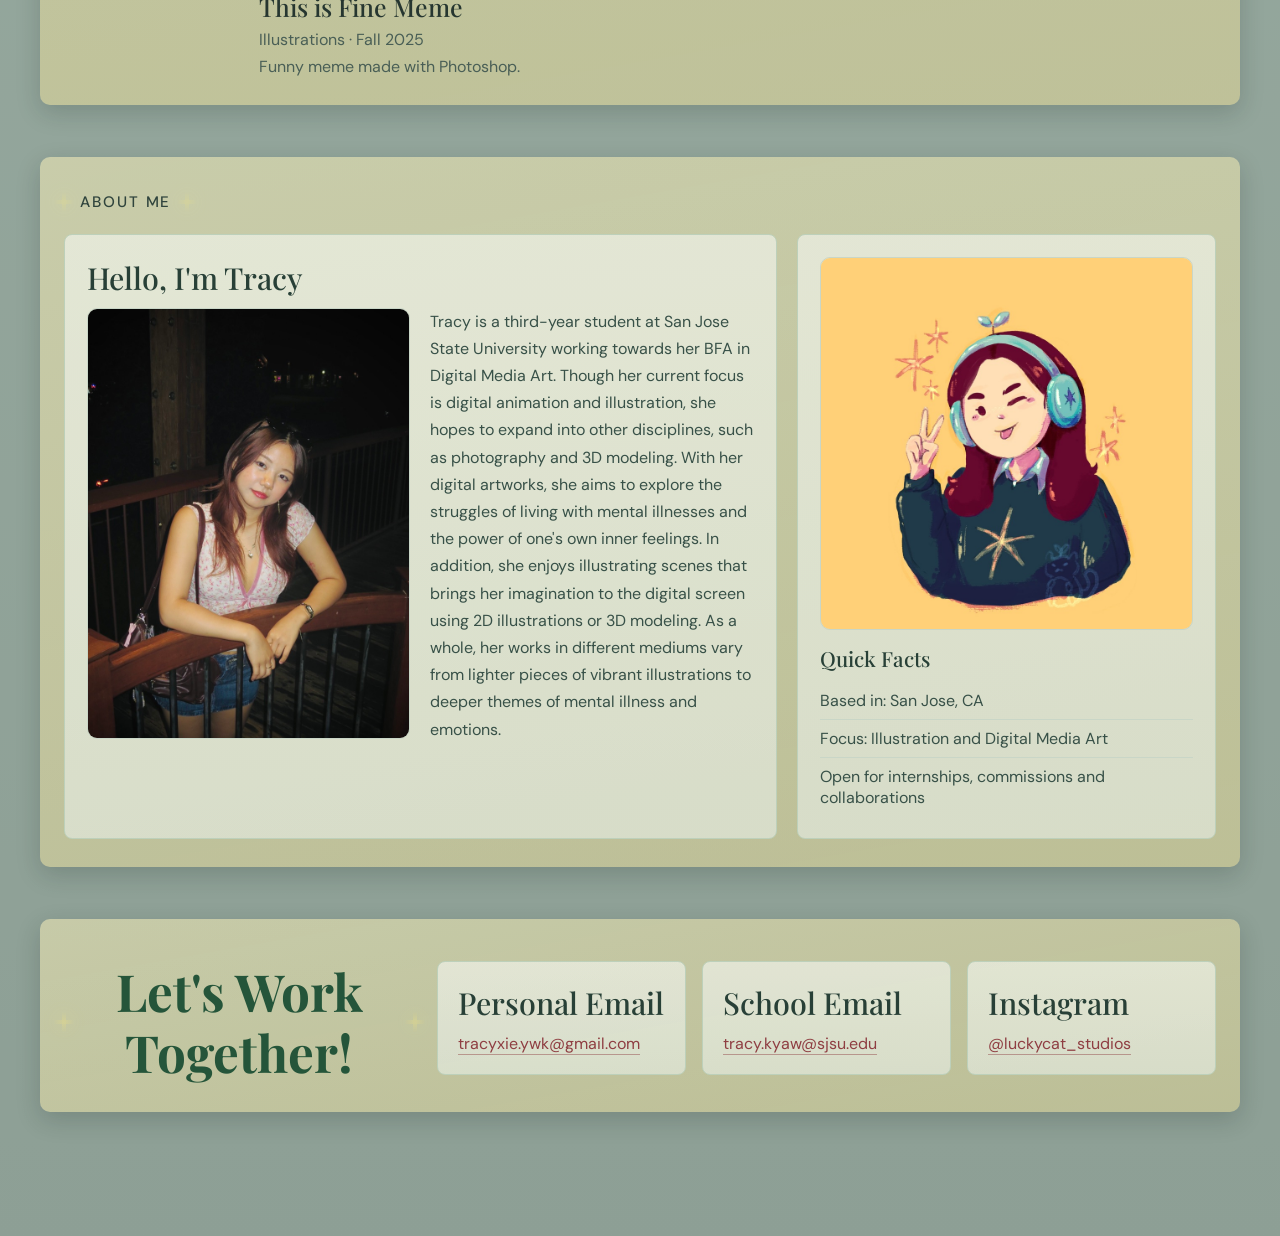
==== commit 5b76a4ee: "j" ====
--- a/index.html
+++ b/index.html
@@ -216,6 +216,12 @@
           <h3>Stage Spotlight</h3>
           <p>Illustrations · Fall 2025</p>
           <p class="card-description">Burning out at the height of your success.</p>
+        </article>
+        <article class="artwork-card" data-category="illustrations">
+          <img class="artwork-image" src="illustrations/this-is-fine-meme.jpg" alt="This is Fine meme of a green frog in front of flames">
+          <h3>This is Fine Meme</h3>
+          <p>Illustrations · Fall 2025</p>
+          <p class="card-description">Funny meme made with Photoshop.</p>
         </article>
       </div>
     </section>
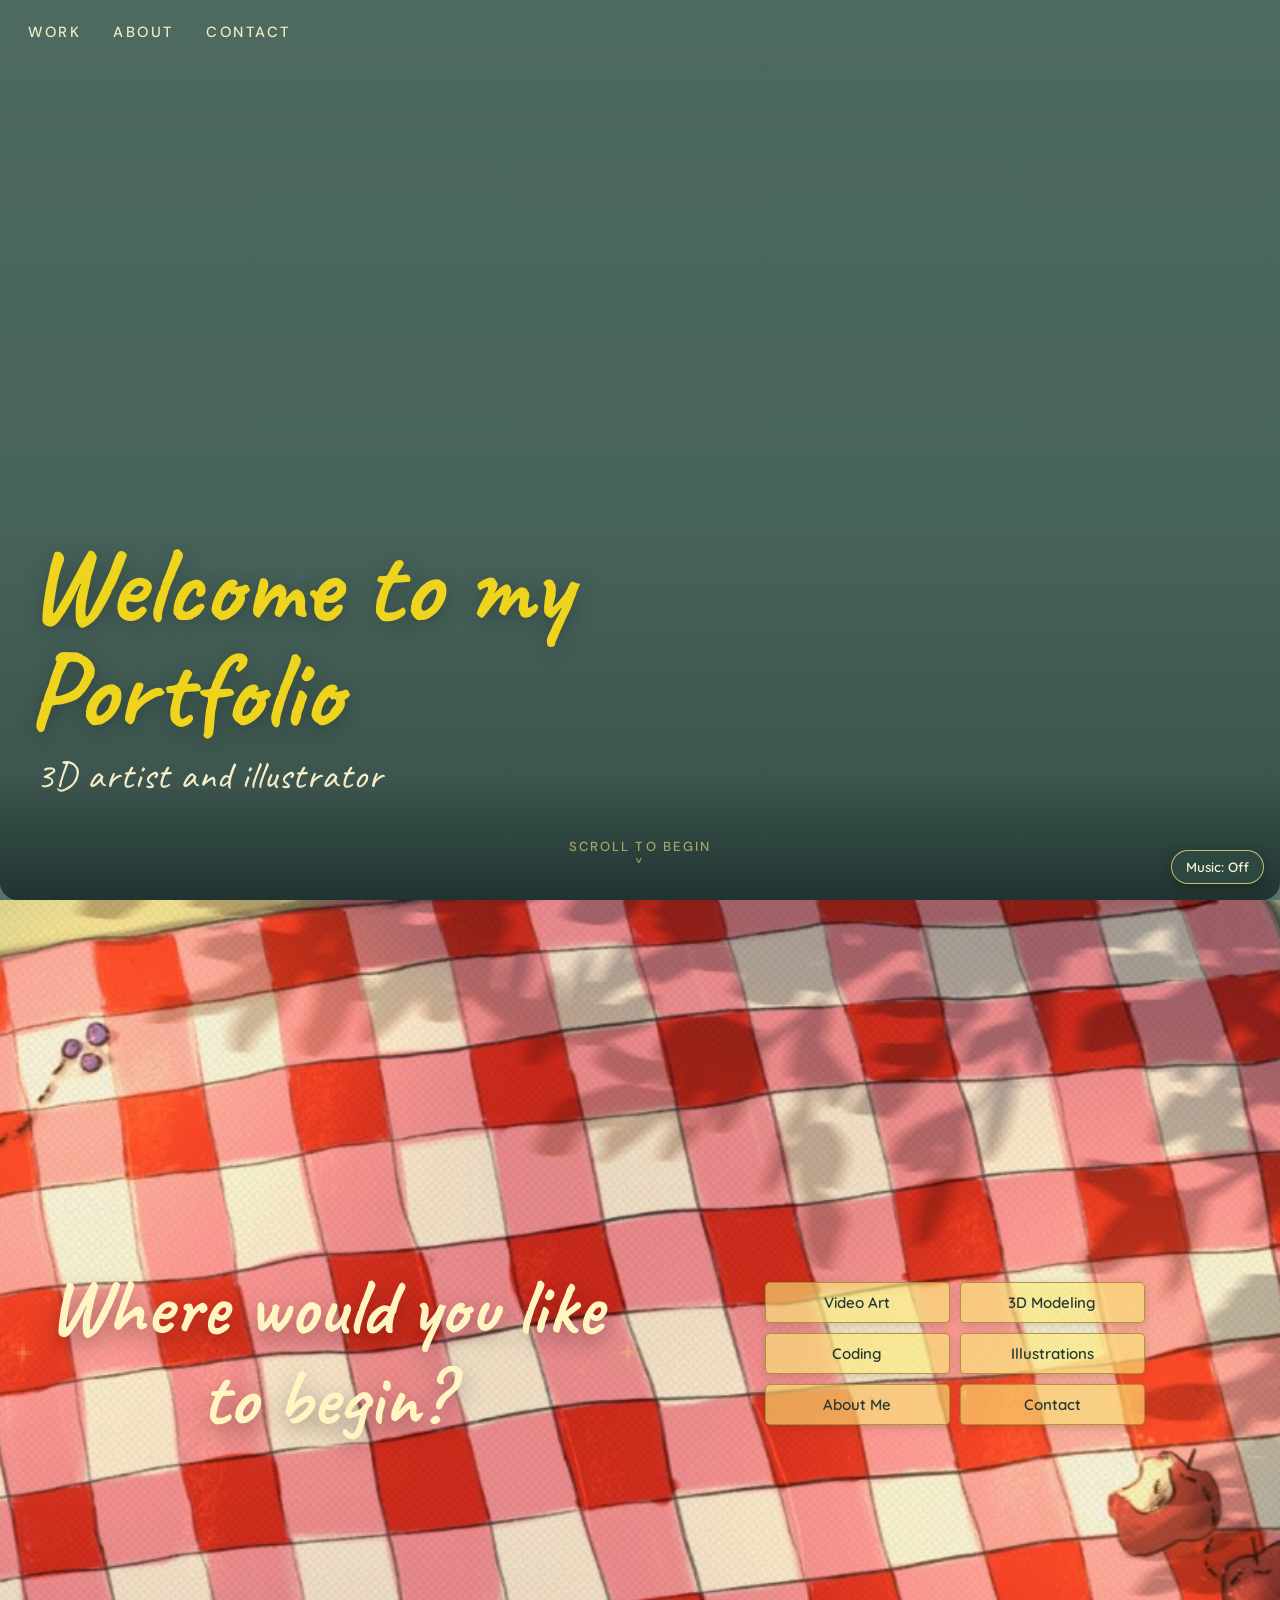
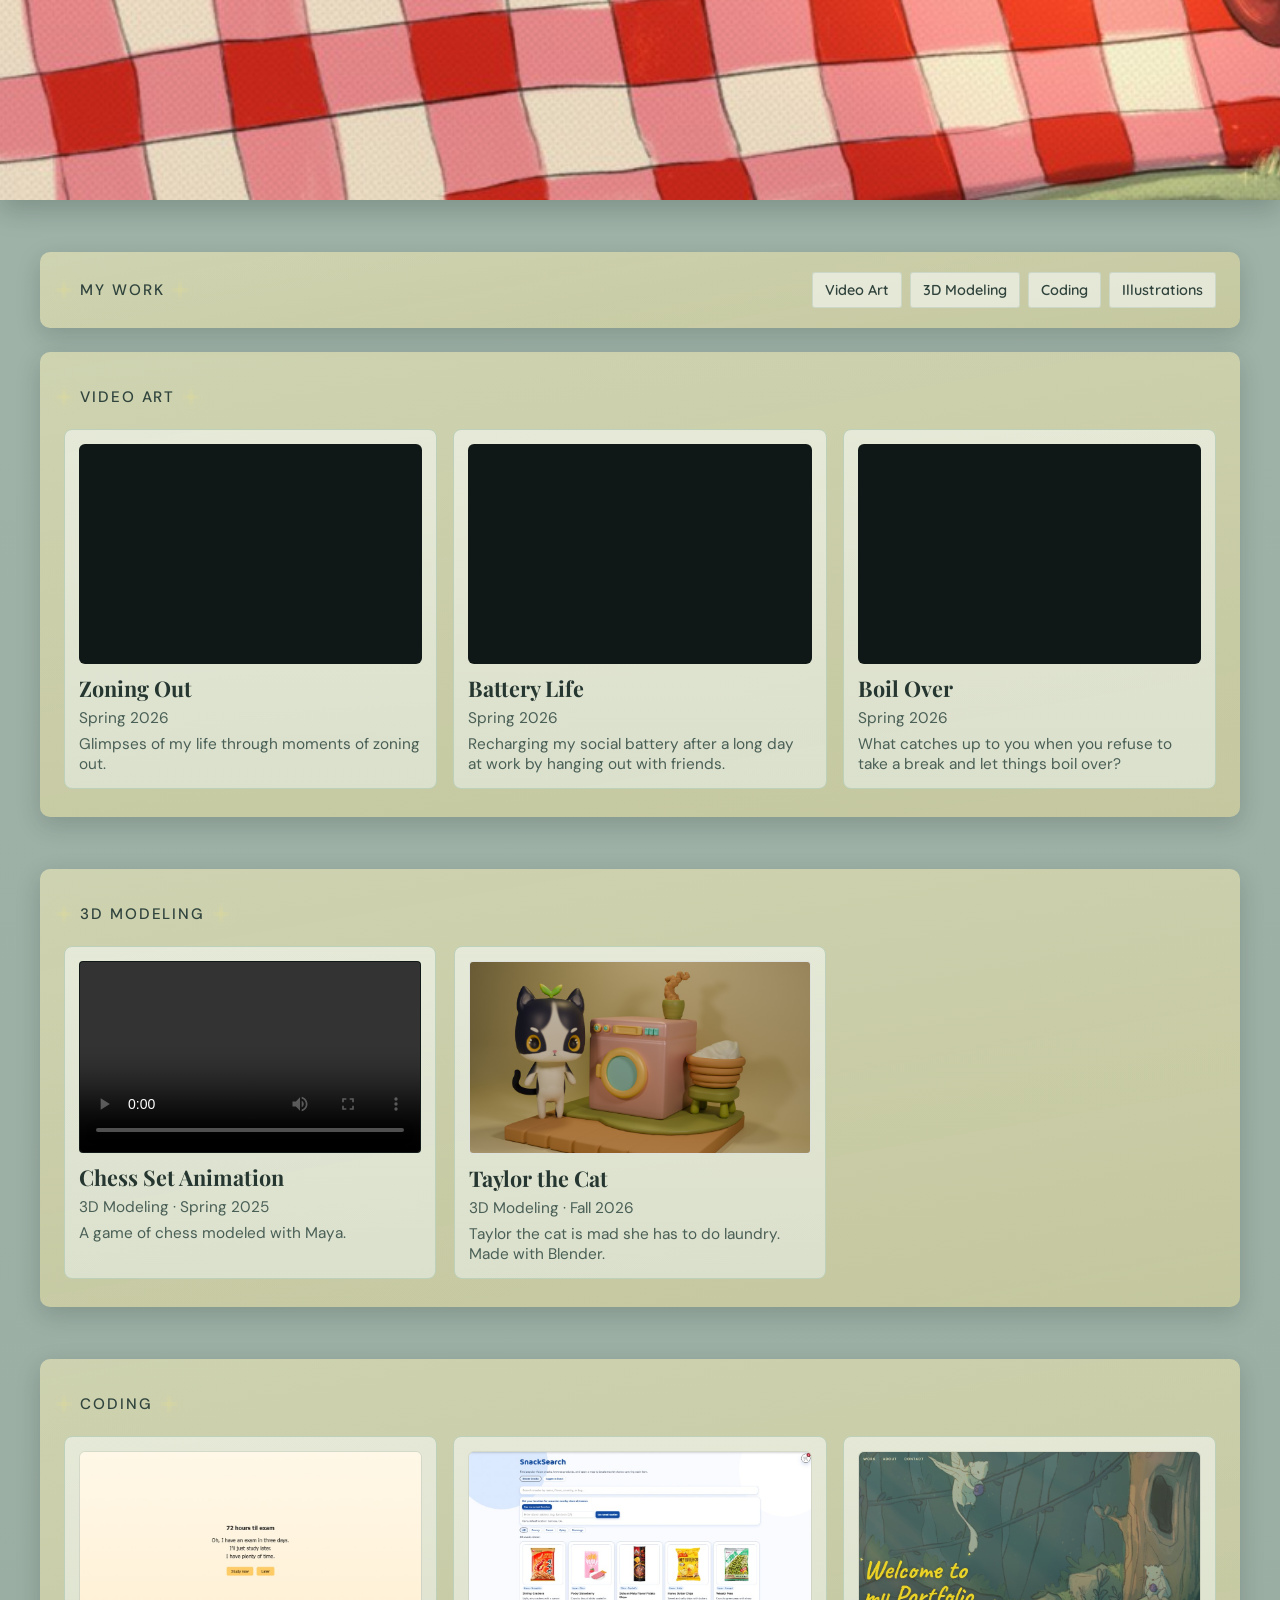
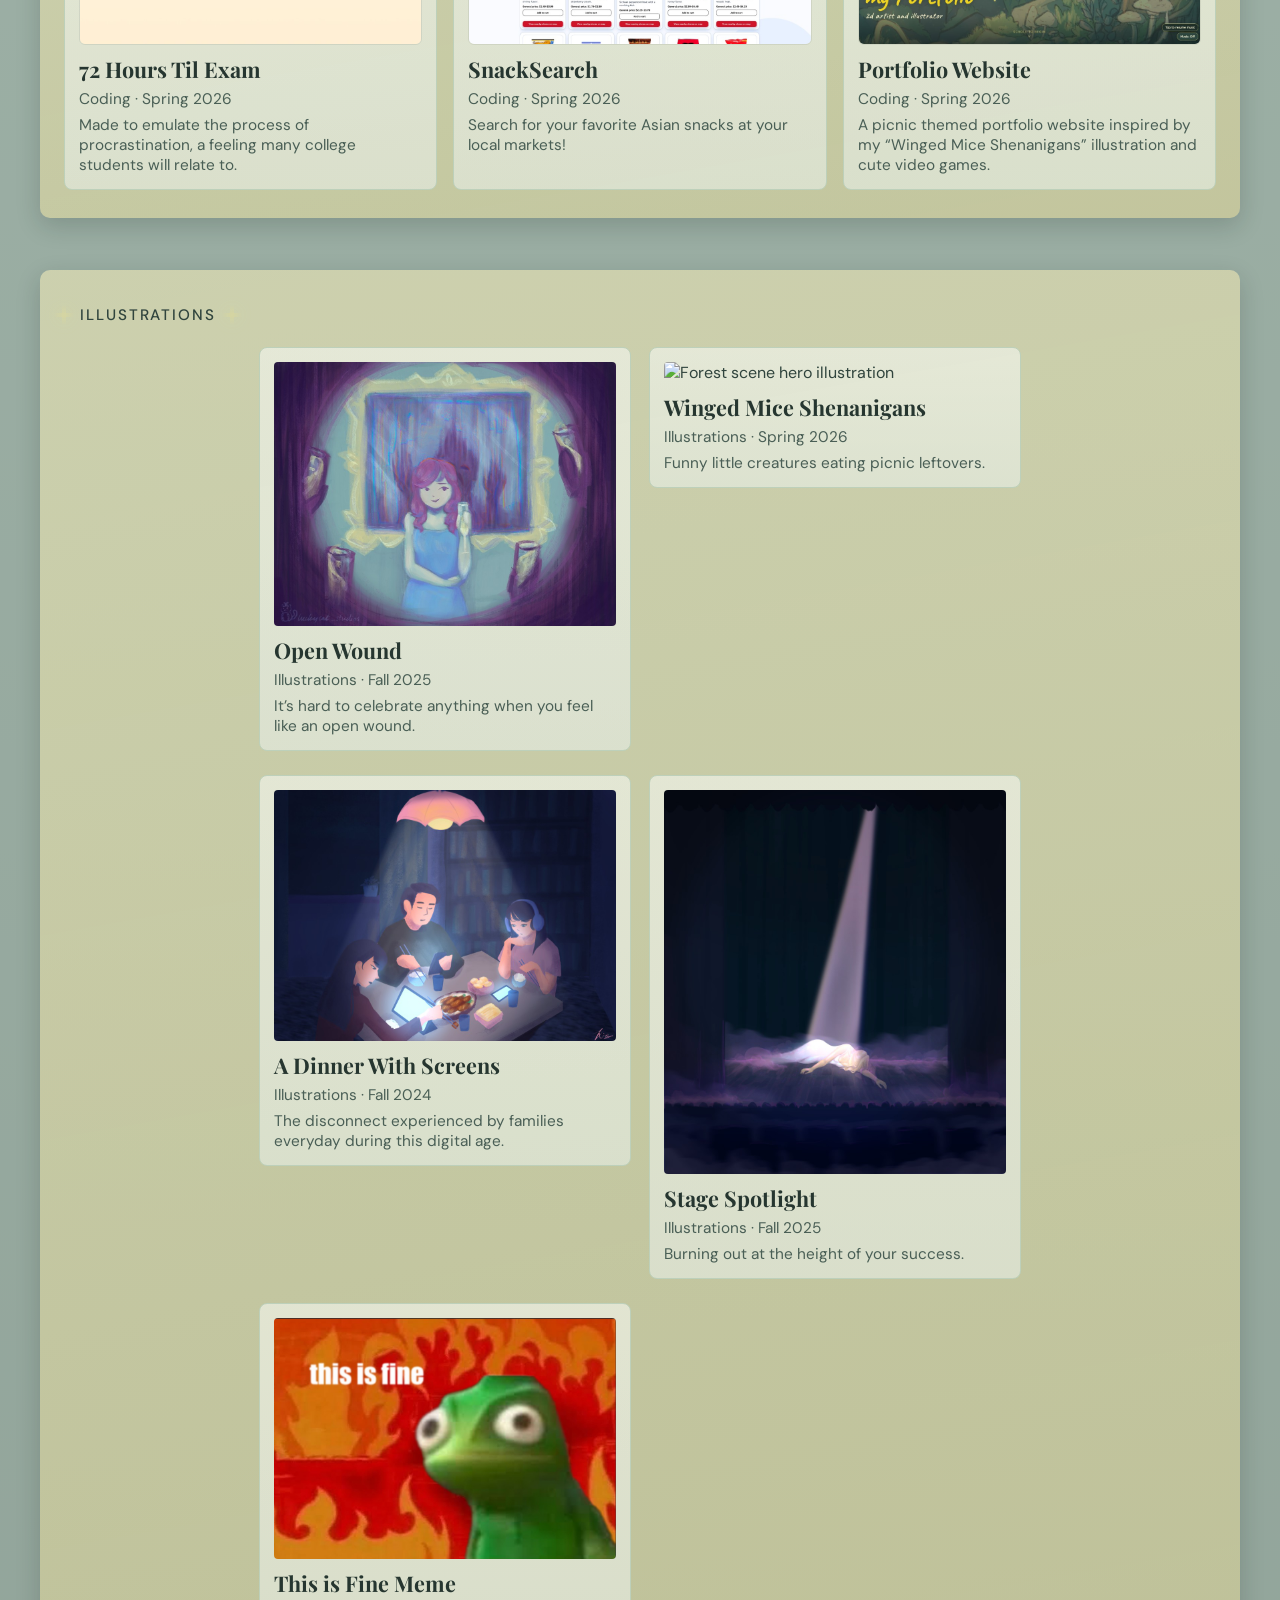
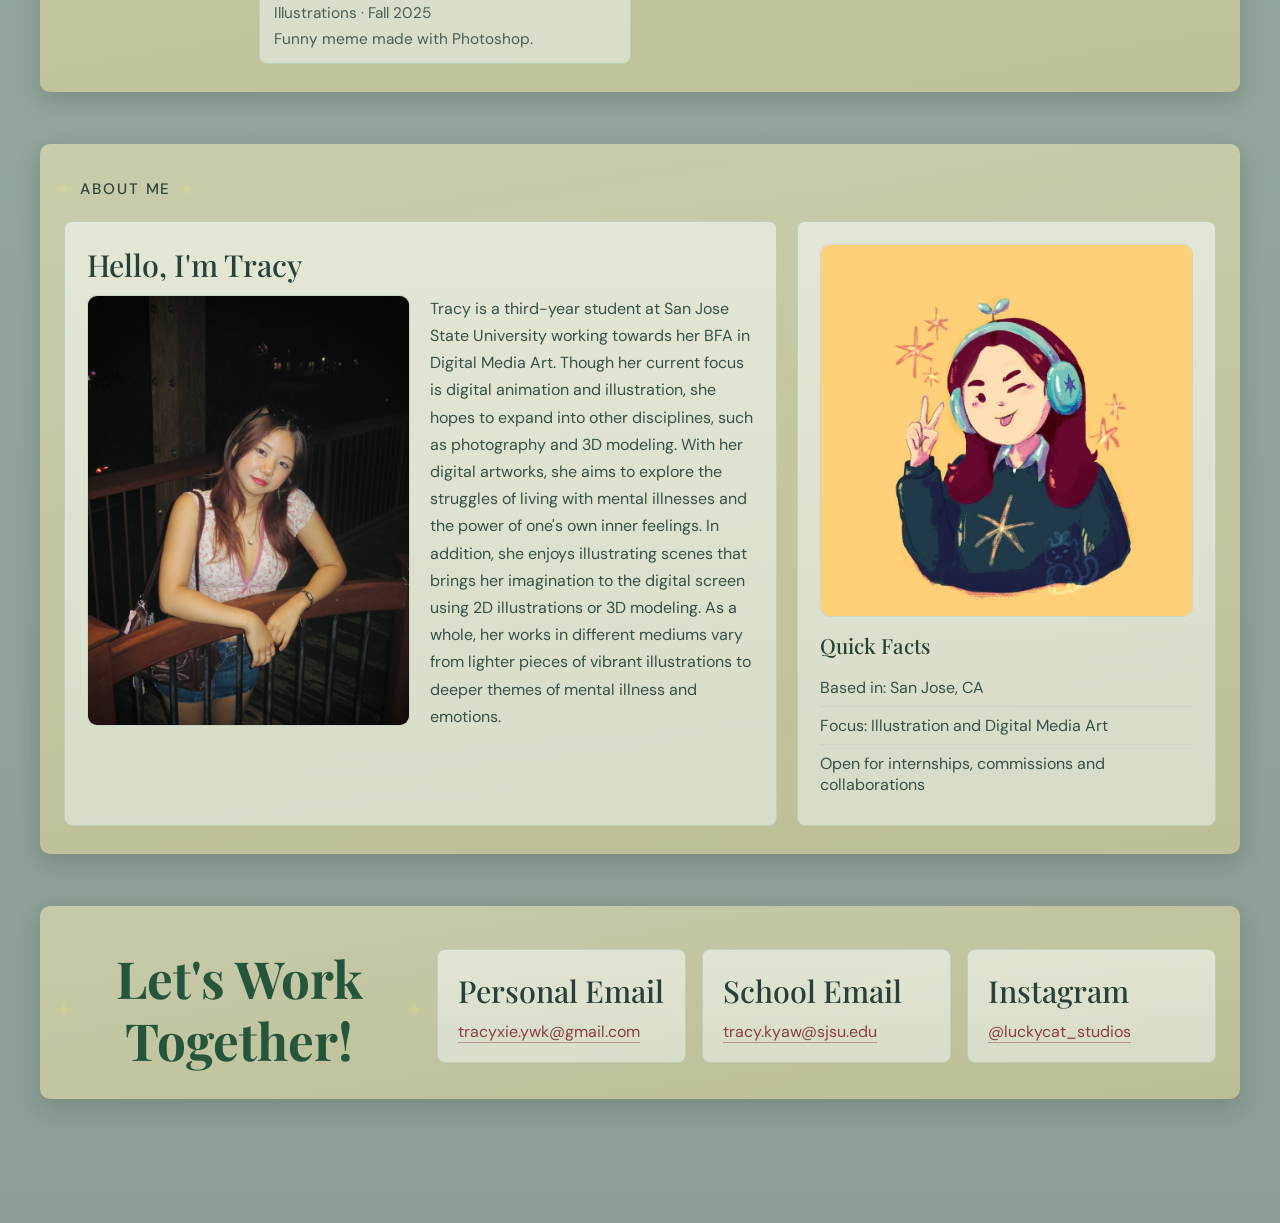
==== commit 3eead70b: "s" ====
--- a/index.html
+++ b/index.html
@@ -17,7 +17,7 @@
   <link rel="preconnect" href="https://fonts.googleapis.com">
   <link rel="preconnect" href="https://fonts.gstatic.com" crossorigin>
   <link href="https://fonts.googleapis.com/css2?family=Caveat:wght@400;700&family=DM+Sans:wght@400;500&family=Playfair+Display:wght@500&family=Quicksand:wght@500;600&display=swap" rel="stylesheet">
-  <link rel="stylesheet" href="style.css?v=20261027" />
+  <link rel="stylesheet" href="style.css?v=20261028" />
 </head>
 <body>
   <audio id="bg-music" loop preload="auto"></audio>
@@ -521,7 +521,7 @@
       }
     })();
   </script>
-  <script src="artwork-lightbox.js?v=20261027"></script>
+  <script src="artwork-lightbox.js?v=20261028"></script>
 
 </body>
 </html>
--- a/style.css
+++ b/style.css
@@ -498,20 +498,6 @@
   border: none;
 }
 
-.artwork-card h3 {
-  margin-top: 12px;
-  font-family: "Playfair Display", serif;
-  font-size: 1.55rem;
-  font-weight: 500;
-  color: #263630;
-}
-
-.artwork-card p {
-  margin-top: 6px;
-  color: #4a5f56;
-  font-size: 1rem;
-}
-
 .artwork-image {
   width: 100%;
   border-radius: 4px;
@@ -706,6 +692,7 @@
   gap: 16px;
 }
 
+.artwork-card,
 .video-art-card {
   background: linear-gradient(180deg, rgba(245, 248, 241, 0.62) 0%, rgba(231, 238, 230, 0.62) 100%);
   border: 1px solid var(--moss-300);
@@ -744,6 +731,7 @@
   background: linear-gradient(140deg, #a582ad 0%, #684a73 100%);
 }
 
+.artwork-card h3,
 .video-art-card h3 {
   margin-top: 10px;
   font-family: "Playfair Display", serif;
@@ -751,6 +739,7 @@
   color: #263630;
 }
 
+.artwork-card p,
 .video-art-card p {
   margin-top: 6px;
   color: #4a5f56;
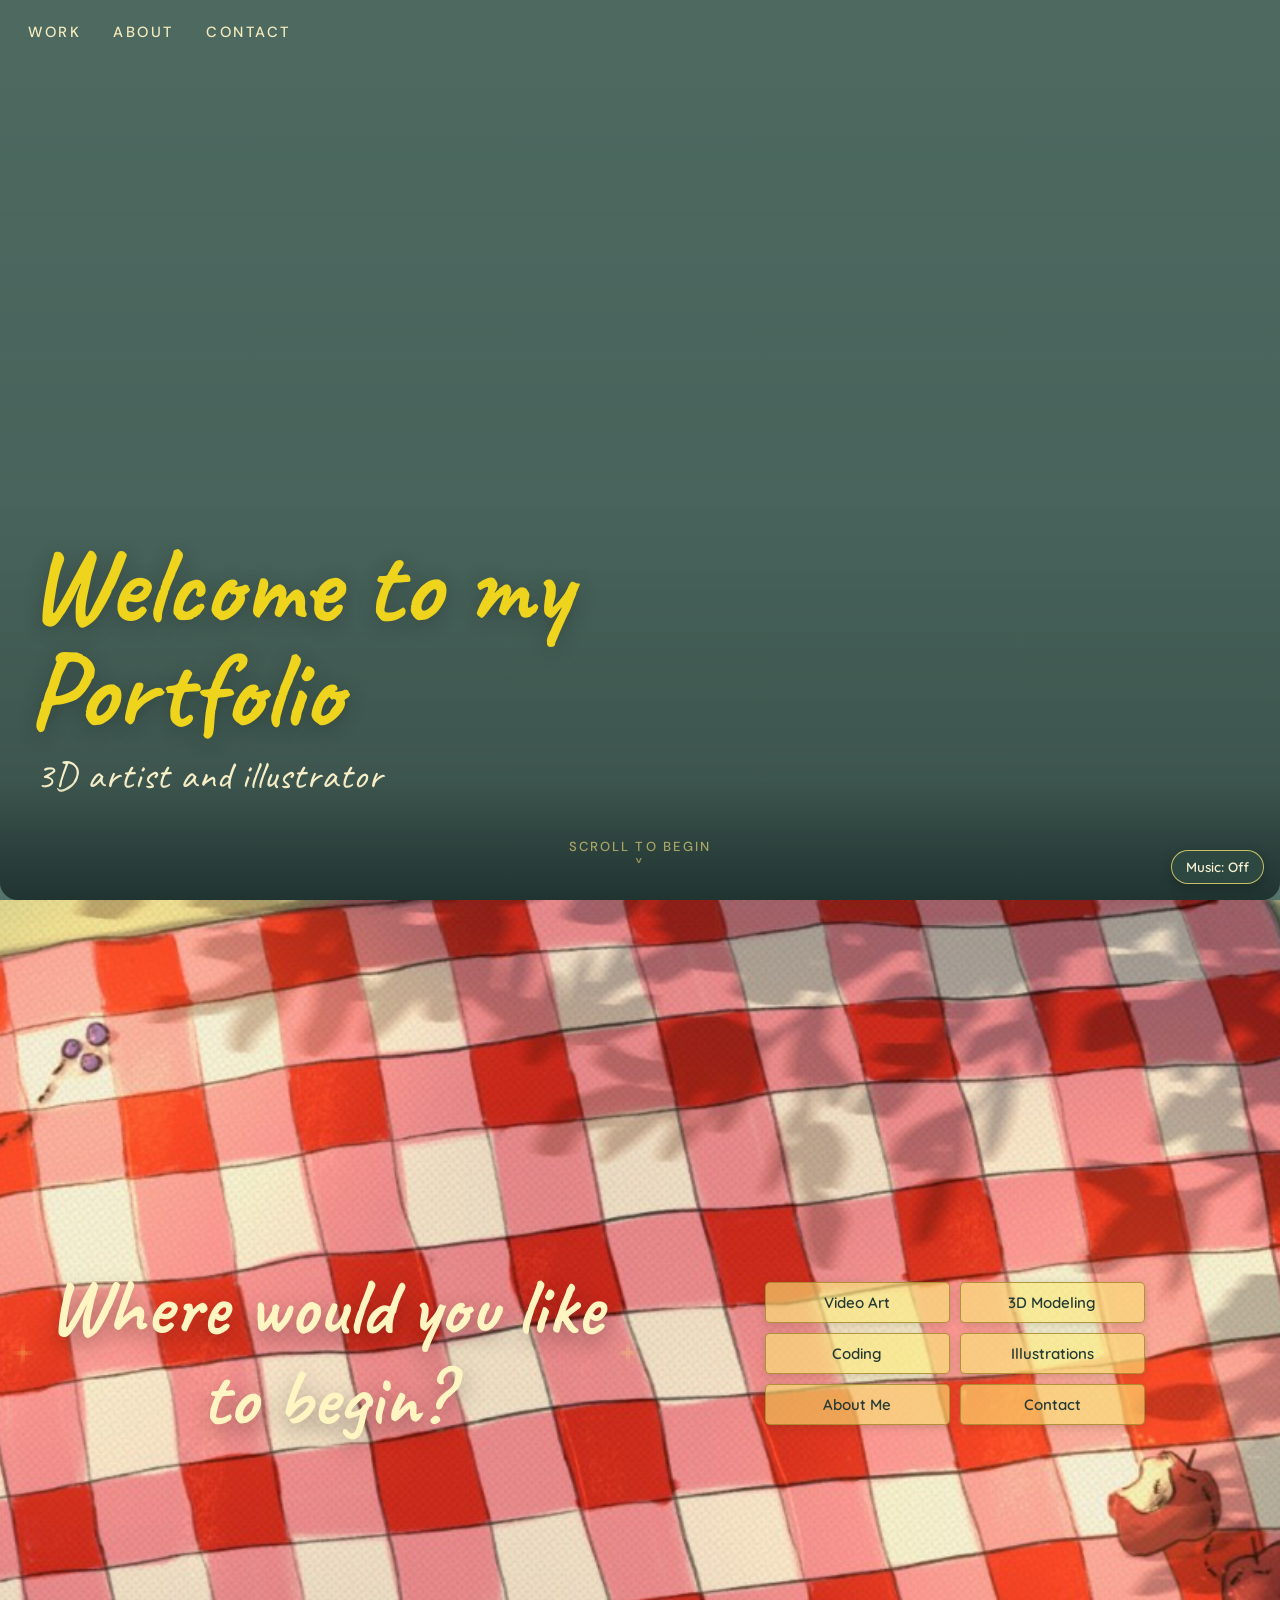
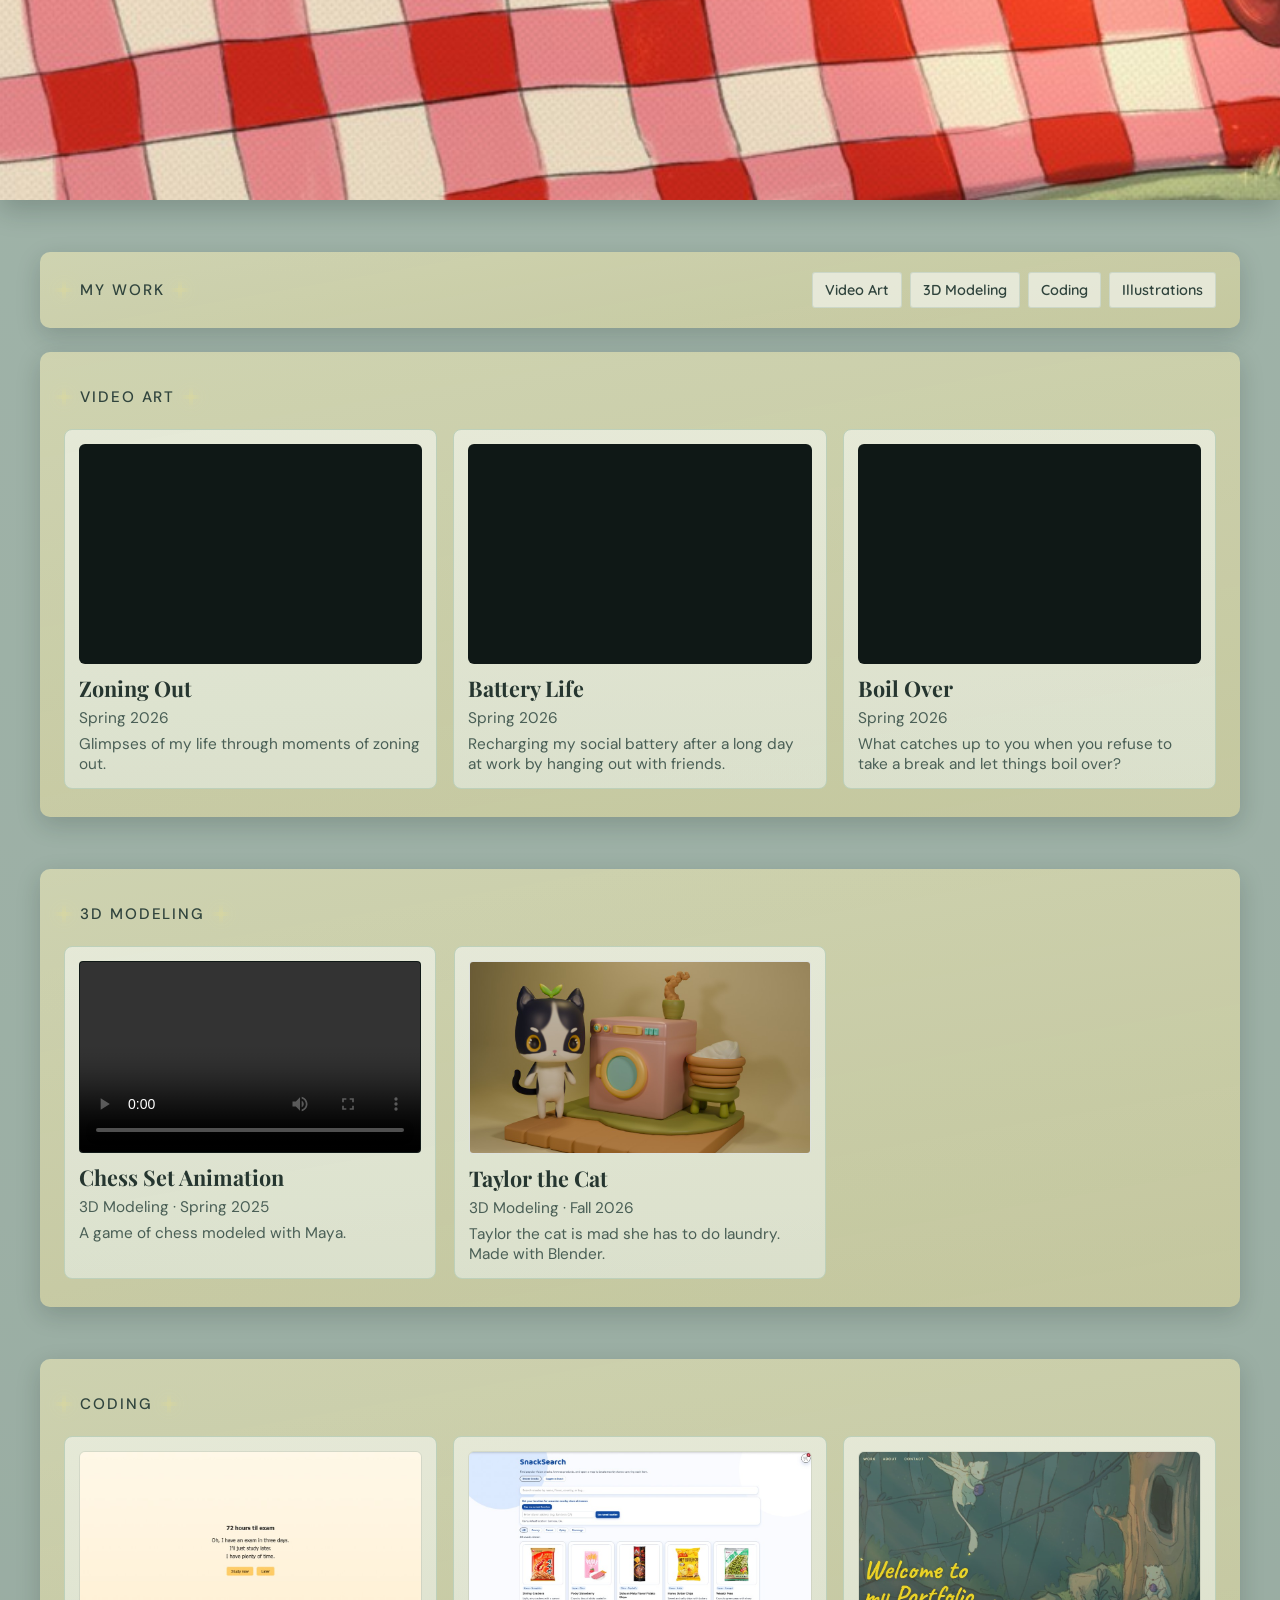
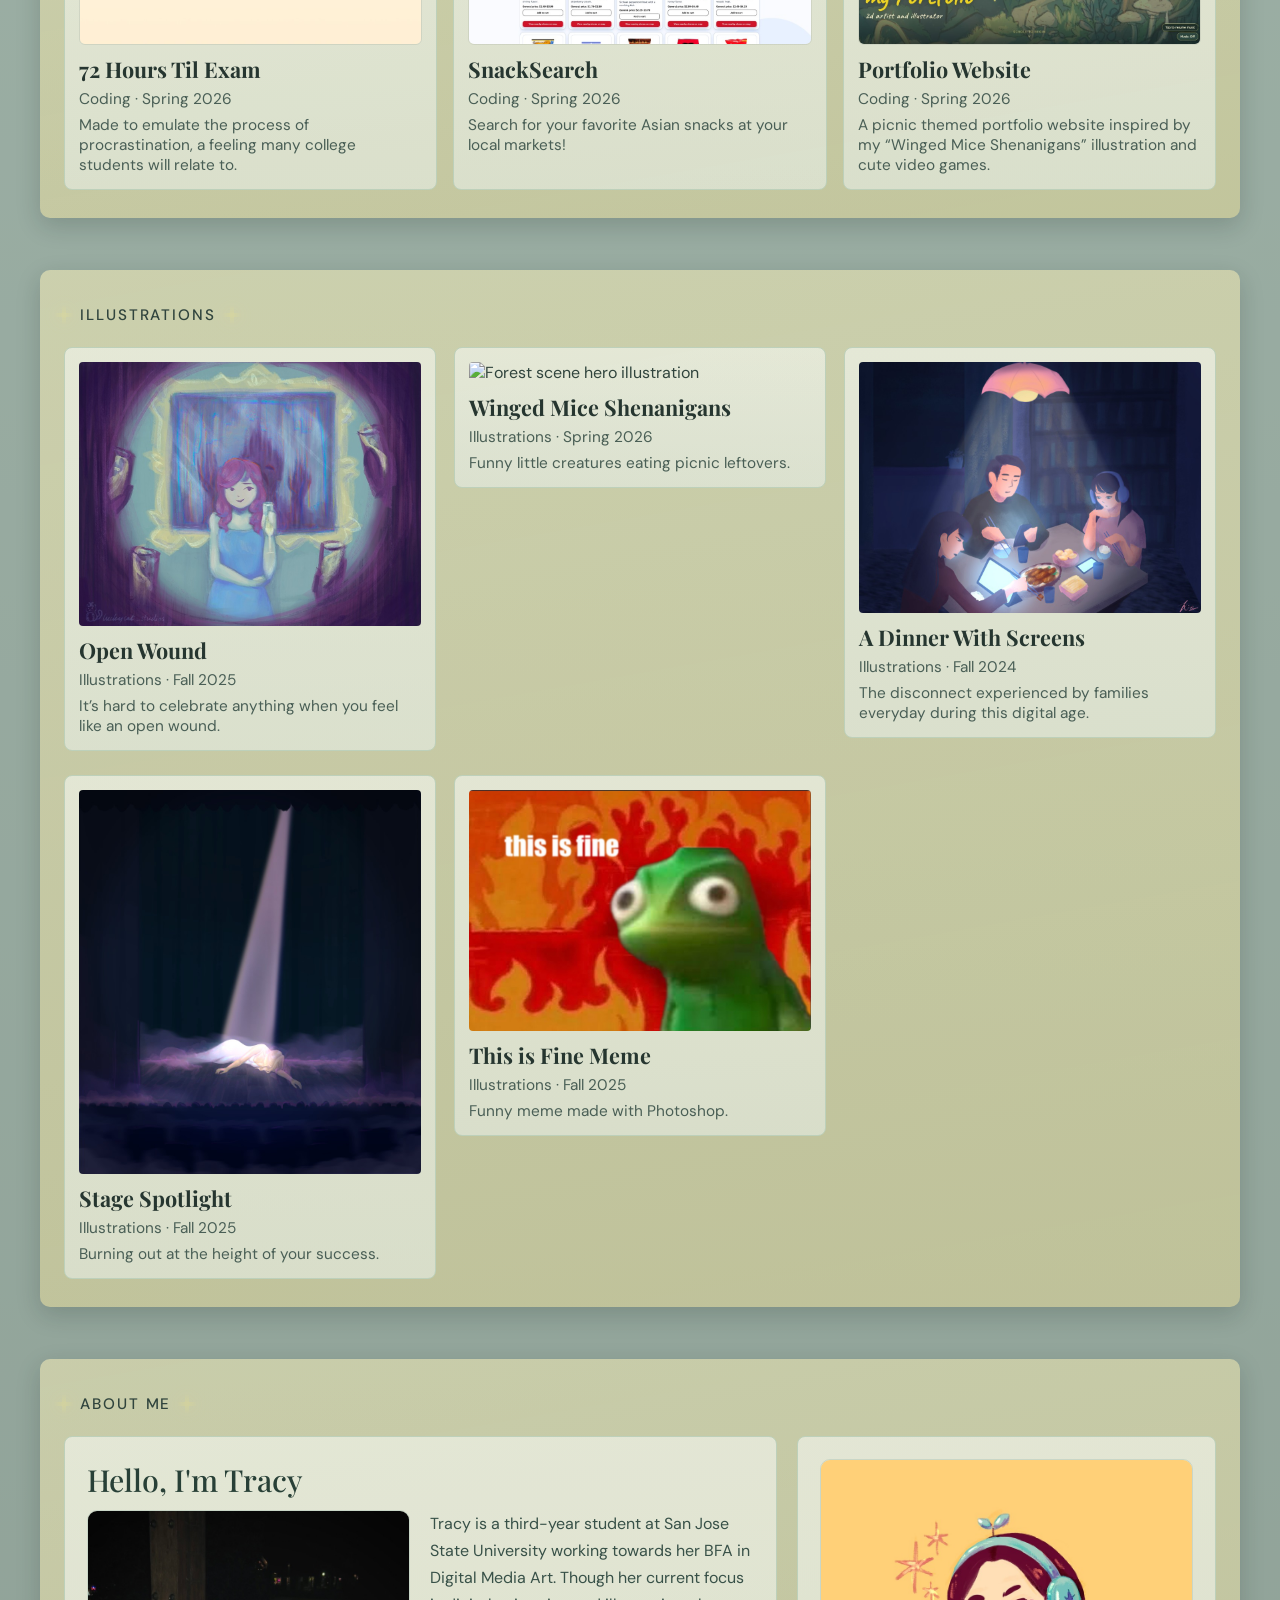
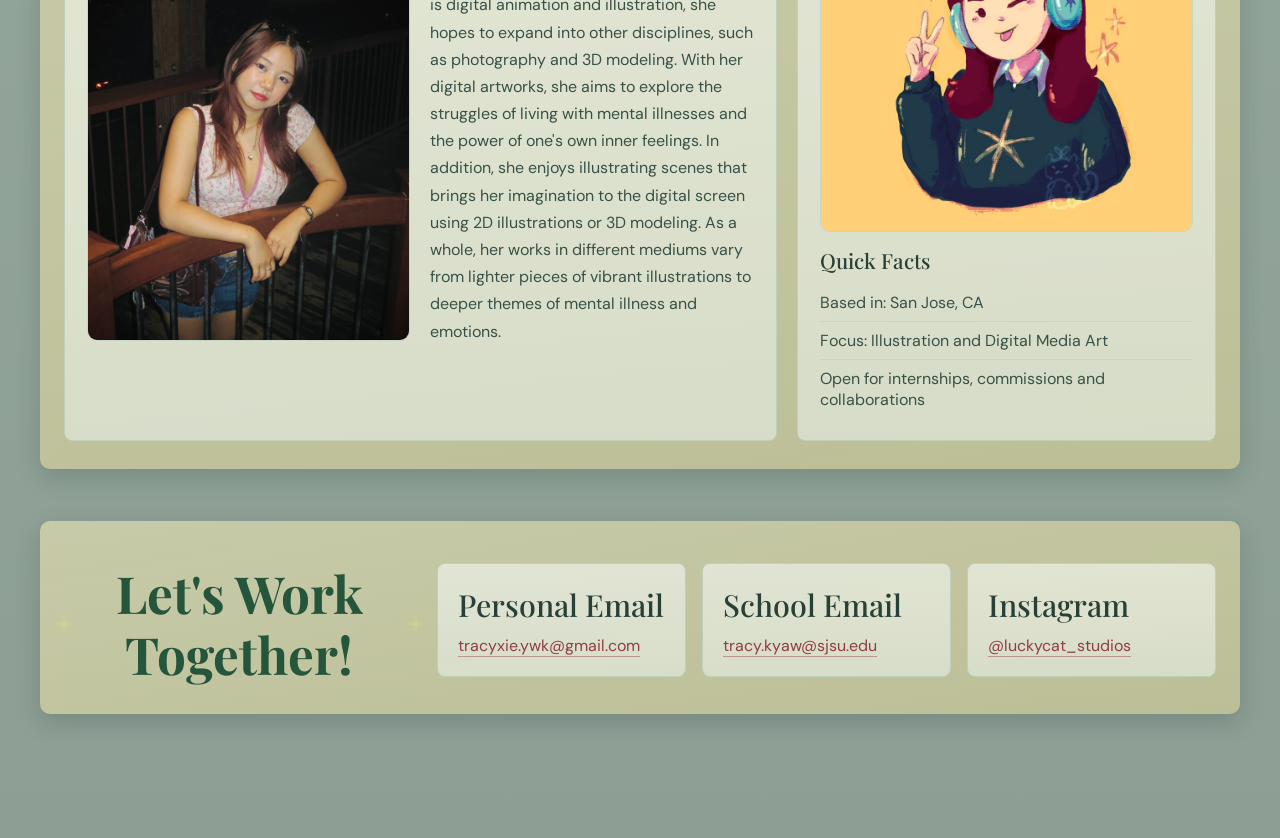
==== commit ff01f5b6: "d" ====
--- a/index.html
+++ b/index.html
@@ -17,7 +17,7 @@
   <link rel="preconnect" href="https://fonts.googleapis.com">
   <link rel="preconnect" href="https://fonts.gstatic.com" crossorigin>
   <link href="https://fonts.googleapis.com/css2?family=Caveat:wght@400;700&family=DM+Sans:wght@400;500&family=Playfair+Display:wght@500&family=Quicksand:wght@500;600&display=swap" rel="stylesheet">
-  <link rel="stylesheet" href="style.css?v=20261028" />
+  <link rel="stylesheet" href="style.css?v=20261029" />
 </head>
 <body>
   <audio id="bg-music" loop preload="auto"></audio>
@@ -521,7 +521,7 @@
       }
     })();
   </script>
-  <script src="artwork-lightbox.js?v=20261028"></script>
+  <script src="artwork-lightbox.js?v=20261029"></script>
 
 </body>
 </html>
--- a/style.css
+++ b/style.css
@@ -485,11 +485,7 @@
   gap: 24px 18px;
 }
 
-/* Two columns, each about as wide as a card in the 3-column grids */
 .illustrations-section .artwork-grid {
-  grid-template-columns: repeat(2, minmax(0, 1fr));
-  max-width: 762px;
-  margin: 0 auto;
   align-items: start;
 }
 
@@ -1040,10 +1036,6 @@
     grid-template-columns: 1fr;
   }
 
-  .illustrations-section .artwork-grid {
-    grid-template-columns: 1fr;
-  }
-
   .about-layout {
     grid-template-columns: 1fr;
   }
